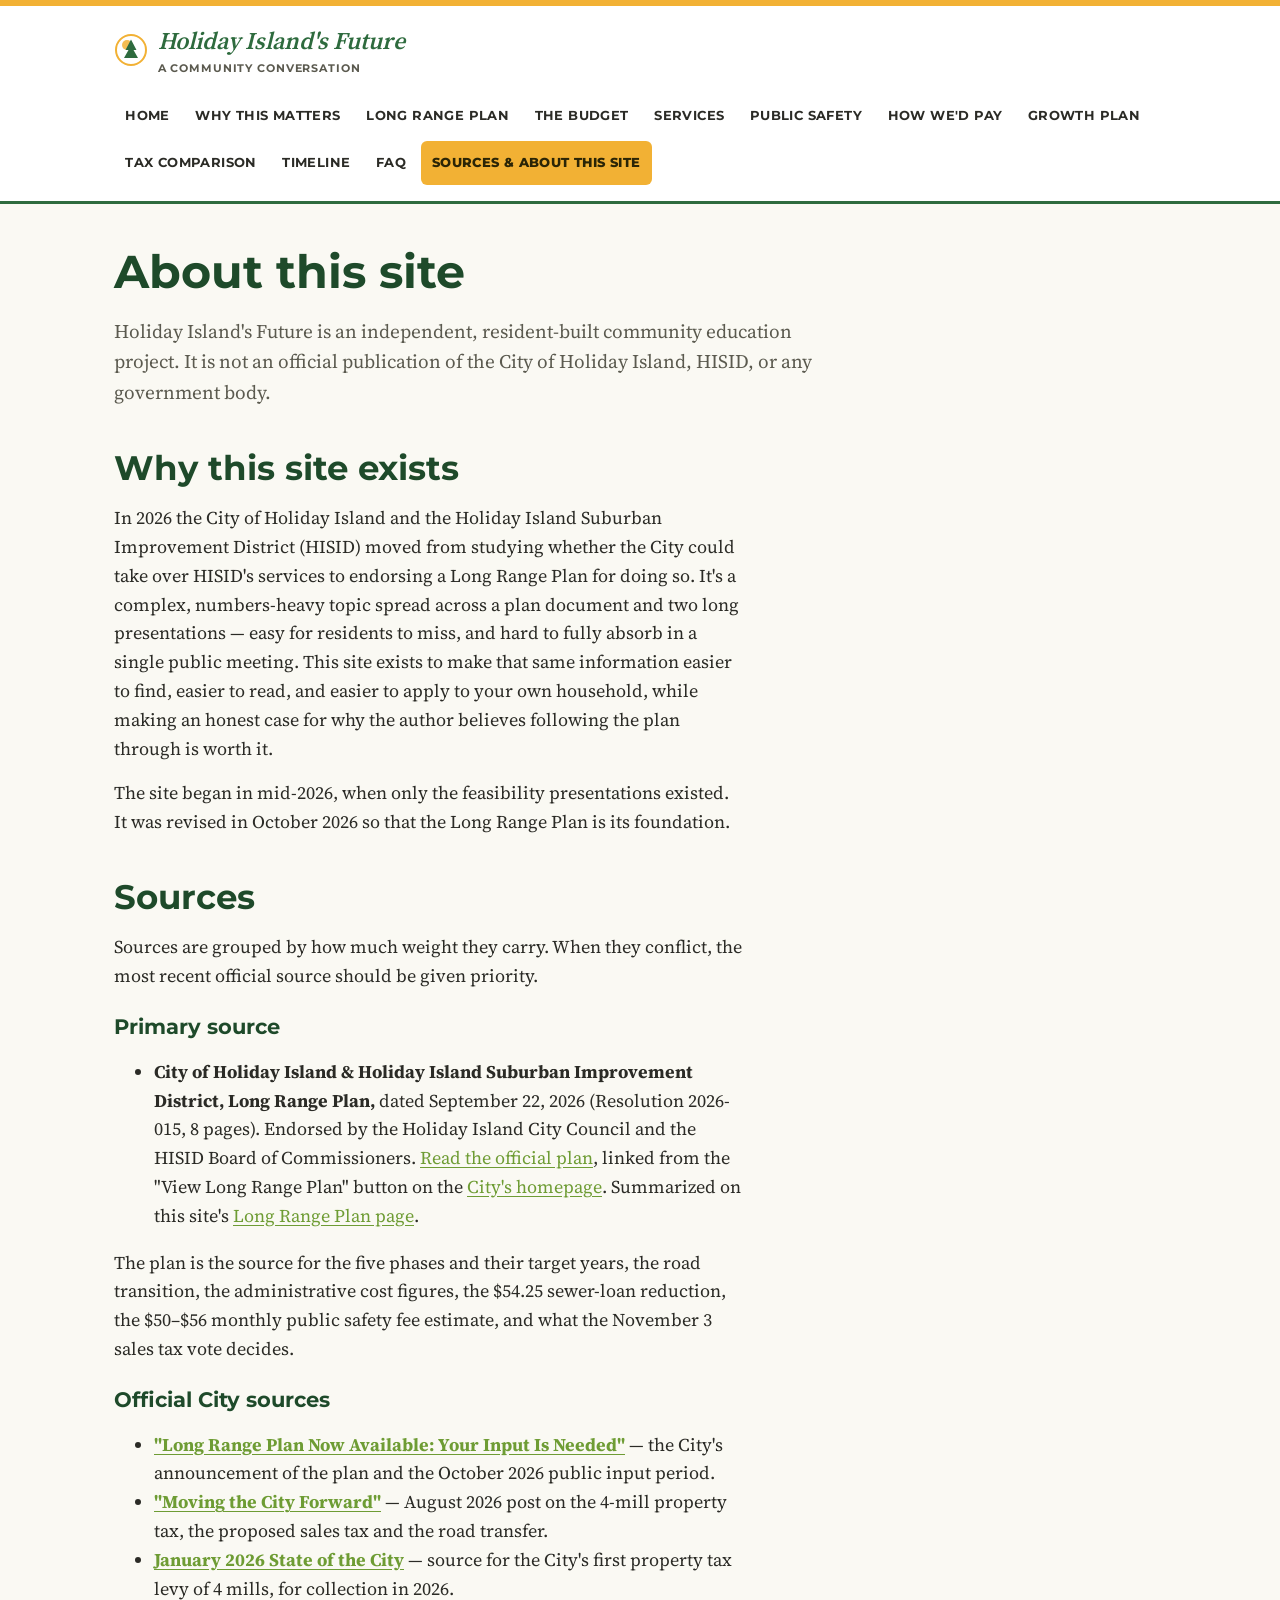
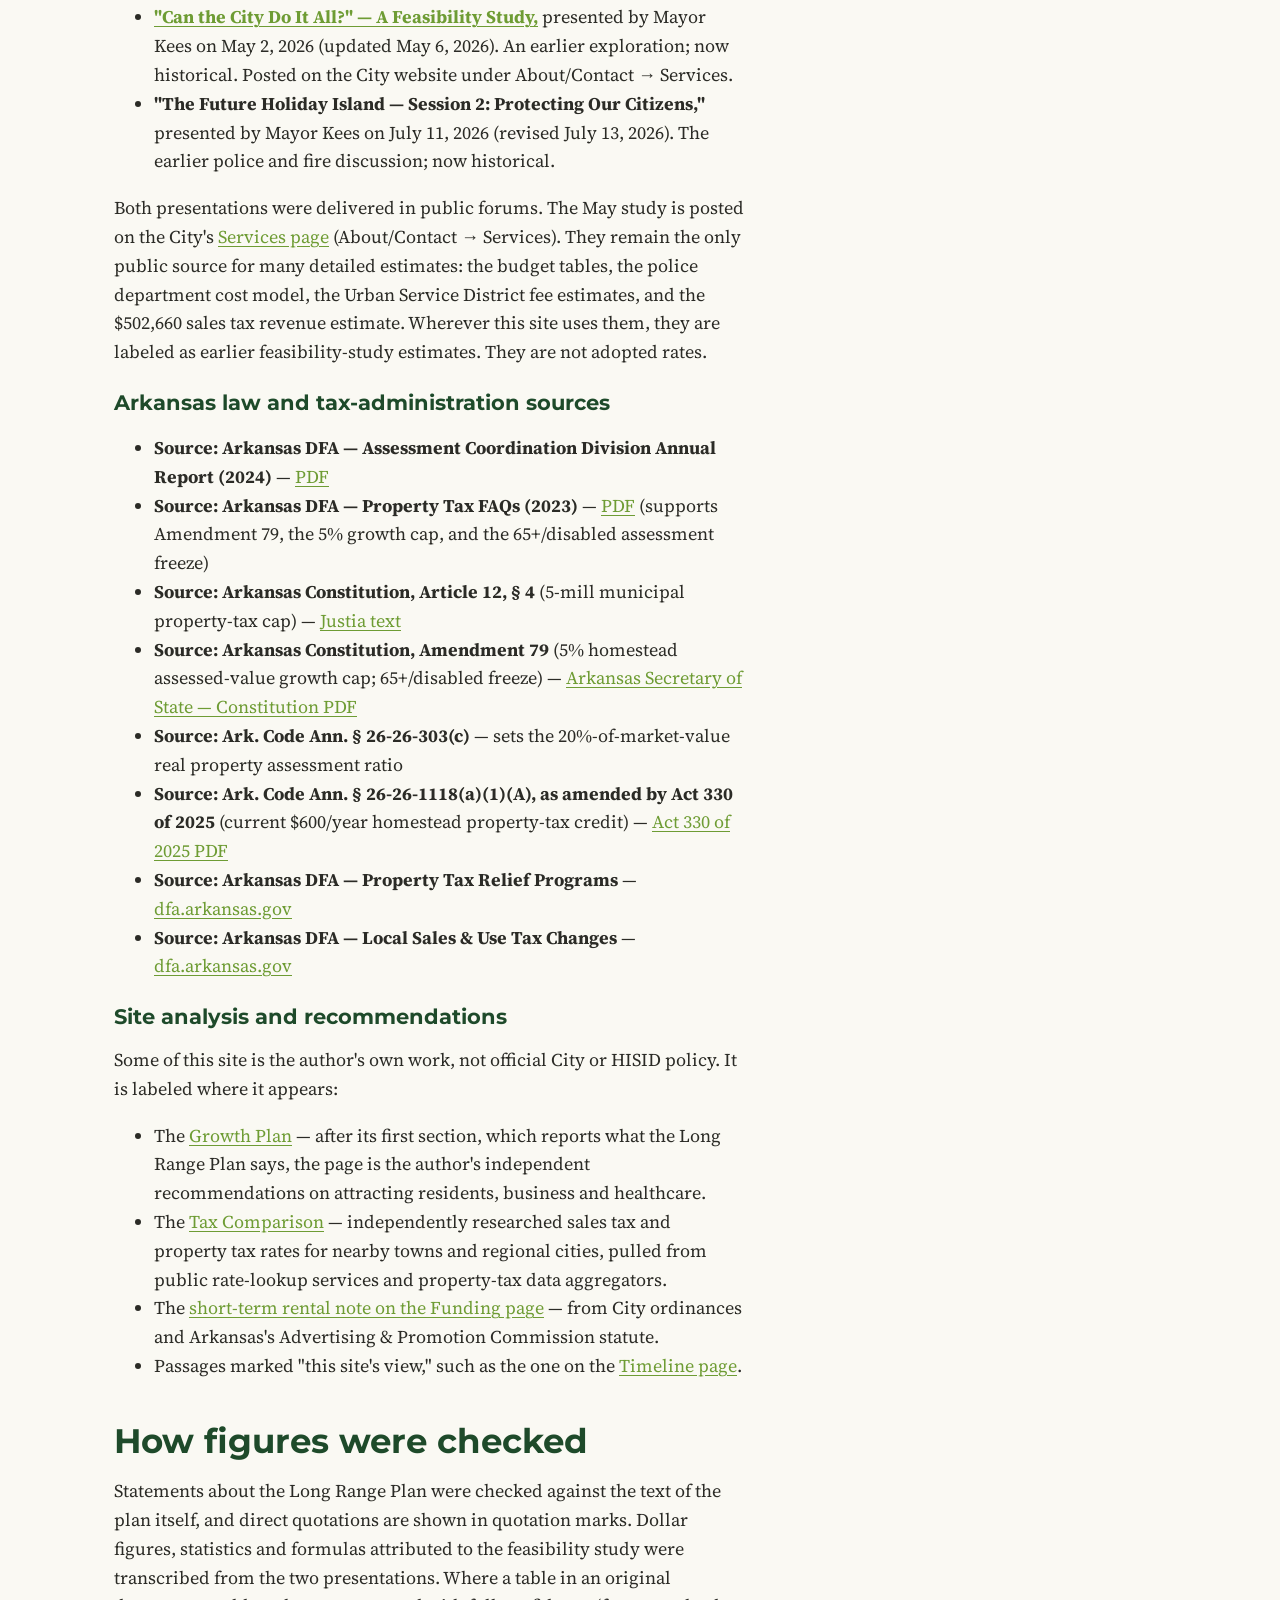
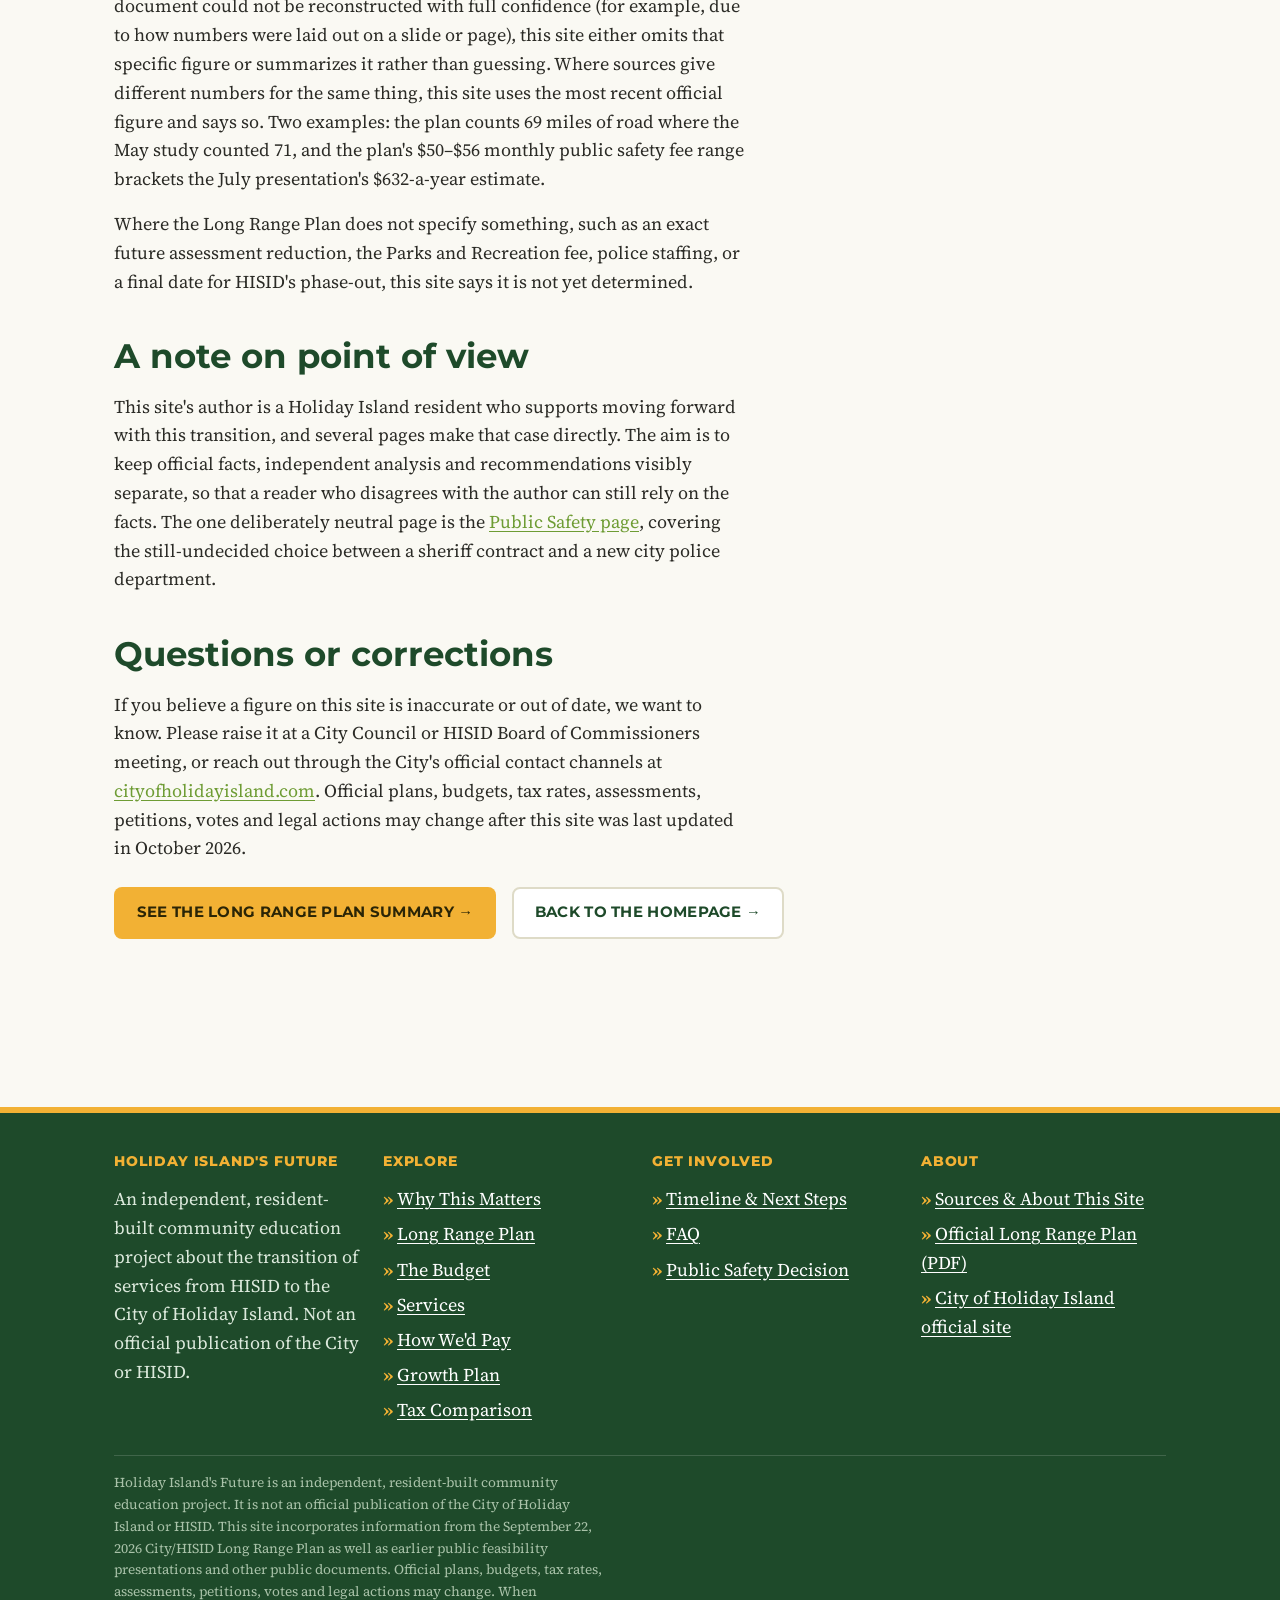
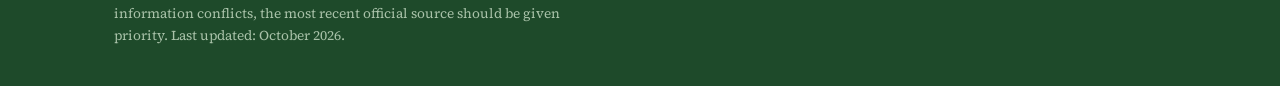
==== about-this-site.html @ 3b880674 "Rebuild the site around the September 2026 Long Range Plan The City and HISID endorsed a Long Range " ====
<!DOCTYPE html>
<html lang="en">
<head>
<meta charset="UTF-8">
<meta name="viewport" content="width=device-width, initial-scale=1.0">
<title>About This Site &amp; Sources — Holiday Island's Future</title>
<meta name="description" content="Sourcing and background for the Holiday Island's Future website — an independent community-education project.">
<link rel="icon" href="favicon.svg" type="image/svg+xml">
<link rel="stylesheet" href="assets/css/base.css">
<link rel="stylesheet" href="assets/css/components.css">
</head>
<body>
<a class="skip-link" href="#main">Skip to main content</a>
<header class="site-header">
  <div class="container">
    <a class="site-brand" href="index.html">
      <svg width="34" height="34" viewBox="0 0 34 34" aria-hidden="true"><circle cx="17" cy="17" r="15" fill="#fff" stroke="#F2B134" stroke-width="2"/><circle cx="13" cy="12" r="5" fill="#F2B134" opacity="0.85"/><path d="M17 6.5 L22.5 17 L19.5 17 L24 25 L10 25 L14.5 17 L11.5 17 Z" fill="#2E6B3E"/></svg>
      <span>Holiday Island's Future<span class="tag">A community conversation</span></span>
    </a>
    <nav class="site-nav" aria-label="Main">
      <ul>
        <li><a href="index.html">Home</a></li>
        <li><a href="why-transition.html">Why This Matters</a></li>
        <li><a href="long-range-plan.html">Long Range Plan</a></li>
        <li><a href="budget-today.html">The Budget</a></li>
        <li><a href="services.html">Services</a></li>
        <li><a href="public-safety.html">Public Safety</a></li>
        <li><a href="funding.html">How We'd Pay</a></li>
        <li><a href="growth-plan.html">Growth Plan</a></li>
        <li><a href="tax-comparison.html">Tax Comparison</a></li>
        <li><a href="timeline.html">Timeline</a></li>
        <li><a href="faq.html">FAQ</a></li>
        <li><a href="about-this-site.html" aria-current="page">Sources &amp; About This Site</a></li>
      </ul>
    </nav>
  </div>
</header>
<noscript><div class="noscript-note">JavaScript is off in your browser. Every page here still works without it.</div></noscript>

<main id="main">
  <section class="section">
    <div class="container">
      <h1>About this site</h1>
      <p class="lede">Holiday Island's Future is an independent, resident-built community education project. It is not an official publication of the City of Holiday Island, HISID, or any government body.</p>

      <h2>Why this site exists</h2>
      <p>In 2026 the City of Holiday Island and the Holiday Island Suburban Improvement District (HISID) moved from studying whether the City could take over HISID's services to endorsing a Long Range Plan for doing so. It's a complex, numbers-heavy topic spread across a plan document and two long presentations — easy for residents to miss, and hard to fully absorb in a single public meeting. This site exists to make that same information easier to find, easier to read, and easier to apply to your own household, while making an honest case for why the author believes following the plan through is worth it.</p>
      <p>The site began in mid-2026, when only the feasibility presentations existed. It was revised in October 2026 so that the Long Range Plan is its foundation.</p>

      <h2 id="sources">Sources</h2>
      <p>Sources are grouped by how much weight they carry. When they conflict, the most recent official source should be given priority.</p>

      <h3>Primary source</h3>
      <ul>
        <li><strong>City of Holiday Island &amp; Holiday Island Suburban Improvement District, Long Range Plan,</strong> dated September 22, 2026 (Resolution 2026-015, 8 pages). Endorsed by the Holiday Island City Council and the HISID Board of Commissioners. <a href="https://drive.google.com/file/d/1ul3-1l40UpRCqN19zxTP7dAHxp4odrPl/view" target="_blank" rel="noopener">Read the official plan</a>, linked from the "View Long Range Plan" button on the <a href="https://www.cityofholidayisland.com" target="_blank" rel="noopener">City's homepage</a>. Summarized on this site's <a href="long-range-plan.html">Long Range Plan page</a>.</li>
      </ul>
      <p>The plan is the source for the five phases and their target years, the road transition, the administrative cost figures, the $54.25 sewer-loan reduction, the $50–$56 monthly public safety fee estimate, and what the November 3 sales tax vote decides.</p>

      <h3>Official City sources</h3>
      <ul>
        <li><a href="https://www.cityofholidayisland.com/post/long-range-plan-now-available-your-input-is-needed" target="_blank" rel="noopener"><strong>"Long Range Plan Now Available: Your Input Is Needed"</strong></a> — the City's announcement of the plan and the October 2026 public input period.</li>
        <li><a href="https://www.cityofholidayisland.com/post/moving-the-city-forward" target="_blank" rel="noopener"><strong>"Moving the City Forward"</strong></a> — August 2026 post on the 4-mill property tax, the proposed sales tax and the road transfer.</li>
        <li><a href="https://www.cityofholidayisland.com/post/january-16-2026-state-of-the-city-planning-for-holiday-island-s-future" target="_blank" rel="noopener"><strong>January 2026 State of the City</strong></a> — source for the City's first property tax levy of 4 mills, for collection in 2026.</li>
        <li><a href="https://www.cityofholidayisland.com/services-1" target="_blank" rel="noopener"><strong>"Can the City Do It All?" — A Feasibility Study,</strong></a> presented by Mayor Kees on May 2, 2026 (updated May 6, 2026). An earlier exploration; now historical. Posted on the City website under About/Contact → Services.</li>
        <li><strong>"The Future Holiday Island — Session 2: Protecting Our Citizens,"</strong> presented by Mayor Kees on July 11, 2026 (revised July 13, 2026). The earlier police and fire discussion; now historical.</li>
      </ul>
      <p>Both presentations were delivered in public forums. The May study is posted on the City's <a href="https://www.cityofholidayisland.com/services-1" target="_blank" rel="noopener">Services page</a> (About/Contact → Services). They remain the only public source for many detailed estimates: the budget tables, the police department cost model, the Urban Service District fee estimates, and the $502,660 sales tax revenue estimate. Wherever this site uses them, they are labeled as earlier feasibility-study estimates. They are not adopted rates.</p>

      <h3>Arkansas law and tax-administration sources</h3>
      <ul>
        <li><strong>Source: Arkansas DFA — Assessment Coordination Division Annual Report (2024)</strong> — <a href="https://www.dfa.arkansas.gov/wp-content/uploads/AACD-Annual-Report-2024-3.pdf" target="_blank" rel="noopener">PDF</a></li>
        <li><strong>Source: Arkansas DFA — Property Tax FAQs (2023)</strong> — <a href="https://www.dfa.arkansas.gov/wp-content/uploads/faqs-2023.pdf" target="_blank" rel="noopener">PDF</a> (supports Amendment 79, the 5% growth cap, and the 65+/disabled assessment freeze)</li>
        <li><strong>Source: Arkansas Constitution, Article 12, § 4</strong> (5-mill municipal property-tax cap) — <a href="https://law.justia.com/constitution/arkansas/article-12/section-4/" target="_blank" rel="noopener">Justia text</a></li>
        <li><strong>Source: Arkansas Constitution, Amendment 79</strong> (5% homestead assessed-value growth cap; 65+/disabled freeze) — <a href="https://www.sos.arkansas.gov/uploads/elections/Arkansas_Election_Laws_and_Constitution_2025_Edition.pdf" target="_blank" rel="noopener">Arkansas Secretary of State — Constitution PDF</a></li>
        <li><strong>Source: Ark. Code Ann. § 26-26-303(c)</strong> — sets the 20%-of-market-value real property assessment ratio</li>
        <li><strong>Source: Ark. Code Ann. § 26-26-1118(a)(1)(A), as amended by Act 330 of 2025</strong> (current $600/year homestead property-tax credit) — <a href="https://arkleg.state.ar.us/Home/FTPDocument?path=/ACTS/2025R/Public/ACT330.pdf" target="_blank" rel="noopener">Act 330 of 2025 PDF</a></li>
        <li><strong>Source: Arkansas DFA — Property Tax Relief Programs</strong> — <a href="https://www.dfa.arkansas.gov/office/arkansas-assessment-coordination-division/real-property/property-tax-relief/" target="_blank" rel="noopener">dfa.arkansas.gov</a></li>
        <li><strong>Source: Arkansas DFA — Local Sales &amp; Use Tax Changes</strong> — <a href="https://www.dfa.arkansas.gov/office/taxes/excise-tax-administration/sales-use-tax/recent-changes-in-sales-use-tax/recent-changes-for-local-taxes/" target="_blank" rel="noopener">dfa.arkansas.gov</a></li>
      </ul>

      <h3>Site analysis and recommendations</h3>
      <p>Some of this site is the author's own work, not official City or HISID policy. It is labeled where it appears:</p>
      <ul>
        <li>The <a href="growth-plan.html">Growth Plan</a> — after its first section, which reports what the Long Range Plan says, the page is the author's independent recommendations on attracting residents, business and healthcare.</li>
        <li>The <a href="tax-comparison.html">Tax Comparison</a> — independently researched sales tax and property tax rates for nearby towns and regional cities, pulled from public rate-lookup services and property-tax data aggregators.</li>
        <li>The <a href="funding.html">short-term rental note on the Funding page</a> — from City ordinances and Arkansas's Advertising &amp; Promotion Commission statute.</li>
        <li>Passages marked "this site's view," such as the one on the <a href="timeline.html#vote">Timeline page</a>.</li>
      </ul>

      <h2>How figures were checked</h2>
      <p>Statements about the Long Range Plan were checked against the text of the plan itself, and direct quotations are shown in quotation marks. Dollar figures, statistics and formulas attributed to the feasibility study were transcribed from the two presentations. Where a table in an original document could not be reconstructed with full confidence (for example, due to how numbers were laid out on a slide or page), this site either omits that specific figure or summarizes it rather than guessing. Where sources give different numbers for the same thing, this site uses the most recent official figure and says so. Two examples: the plan counts 69 miles of road where the May study counted 71, and the plan's $50–$56 monthly public safety fee range brackets the July presentation's $632-a-year estimate.</p>
      <p>Where the Long Range Plan does not specify something, such as an exact future assessment reduction, the Parks and Recreation fee, police staffing, or a final date for HISID's phase-out, this site says it is not yet determined.</p>

      <h2>A note on point of view</h2>
      <p>This site's author is a Holiday Island resident who supports moving forward with this transition, and several pages make that case directly. The aim is to keep official facts, independent analysis and recommendations visibly separate, so that a reader who disagrees with the author can still rely on the facts. The one deliberately neutral page is the <a href="public-safety.html">Public Safety page</a>, covering the still-undecided choice between a sheriff contract and a new city police department.</p>

      <h2>Questions or corrections</h2>
      <p>If you believe a figure on this site is inaccurate or out of date, we want to know. Please raise it at a City Council or HISID Board of Commissioners meeting, or reach out through the City's official contact channels at <a href="https://www.cityofholidayisland.com" target="_blank" rel="noopener">cityofholidayisland.com</a>. Official plans, budgets, tax rates, assessments, petitions, votes and legal actions may change after this site was last updated in October 2026.</p>

      <div class="hero-actions">
        <a class="btn btn-primary" href="long-range-plan.html">See the Long Range Plan summary →</a>
        <a class="btn btn-quiet" href="index.html">Back to the homepage →</a>
      </div>
    </div>
  </section>
</main>

<footer class="site-footer">
  <div class="container">
    <div class="footer-grid">
      <div>
        <h4>Holiday Island's Future</h4>
        <p>An independent, resident-built community education project about the transition of services from HISID to the City of Holiday Island. Not an official publication of the City or HISID.</p>
      </div>
      <div>
        <h4>Explore</h4>
        <ul>
          <li><a href="why-transition.html">Why This Matters</a></li>
          <li><a href="long-range-plan.html">Long Range Plan</a></li>
          <li><a href="budget-today.html">The Budget</a></li>
          <li><a href="services.html">Services</a></li>
          <li><a href="funding.html">How We'd Pay</a></li>
          <li><a href="growth-plan.html">Growth Plan</a></li>
          <li><a href="tax-comparison.html">Tax Comparison</a></li>
        </ul>
      </div>
      <div>
        <h4>Get Involved</h4>
        <ul>
          <li><a href="timeline.html">Timeline &amp; Next Steps</a></li>
          <li><a href="faq.html">FAQ</a></li>
          <li><a href="public-safety.html">Public Safety Decision</a></li>
        </ul>
      </div>
      <div>
        <h4>About</h4>
        <ul>
          <li><a href="about-this-site.html">Sources &amp; About This Site</a></li>
          <li><a href="https://drive.google.com/file/d/1ul3-1l40UpRCqN19zxTP7dAHxp4odrPl/view" target="_blank" rel="noopener">Official Long Range Plan (PDF)</a></li>
          <li><a href="https://www.cityofholidayisland.com" target="_blank" rel="noopener">City of Holiday Island official site</a></li>
        </ul>
      </div>
    </div>
    <div class="footer-bottom">
      <p>Holiday Island's Future is an independent, resident-built community education project. It is not an official publication of the City of Holiday Island or HISID. This site incorporates information from the September 22, 2026 City/HISID Long Range Plan as well as earlier public feasibility presentations and other public documents. Official plans, budgets, tax rates, assessments, petitions, votes and legal actions may change. When information conflicts, the most recent official source should be given priority. Last updated: October 2026.</p>
    </div>
  </div>
</footer>
</body>
</html>
---- assets/css/base.css ----
/* Holiday Island's Future — design tokens, reset, typography, layout
   Palette and type pairing deliberately echo holidayisland.us (the HISID
   community site): forest green + gold, bold uppercase sans headings/nav,
   serif body copy. Fonts are self-hosted (assets/fonts/) as variable
   fonts so one file covers the full weight range with no runtime
   external requests. */

@font-face {
  font-family: "Montserrat";
  font-style: normal;
  font-weight: 400 800;
  font-display: swap;
  src: url("../fonts/montserrat-variable.woff2") format("woff2");
}

@font-face {
  font-family: "Source Serif 4";
  font-style: normal;
  font-weight: 400 700;
  font-display: swap;
  src: url("../fonts/source-serif-4-variable.woff2") format("woff2");
}

:root {
  /* Color tokens */
  --color-bg: #FAF9F3;
  --color-surface: #FFFFFF;
  --color-surface-alt: #F0F1E7;
  --color-text: #2B2B26;
  --color-text-muted: #5B5A4F;
  --color-border: #DEDBC7;

  --color-primary: #2E6B3E;
  --color-primary-dark: #1E4A2A;
  --color-primary-light: #4C8B5C;
  --color-primary-contrast: #FFFFFF;

  --color-accent: #F2B134;
  --color-accent-dark: #A9790C;
  --color-accent-contrast: #2B2506;

  --color-link: #6E9C34;
  --color-link-dark: #517327;

  --color-good: #2E6B3E;
  --color-good-bg: #E9F1E5;
  --color-warn: #A9790C;
  --color-warn-bg: #FBF1DC;

  --color-neutral-panel: #F5EFDE;
  --color-neutral-border: #C9B98F;

  /* Typography */
  --font-heading: "Montserrat", Arial, Helvetica, sans-serif;
  --font-body: "Source Serif 4", Georgia, "Iowan Old Style", serif;

  --font-size-base: 18px;
  --line-height-base: 1.6;

  /* Layout */
  --measure: 70ch;
  --radius: 10px;
  --shadow-card: 0 2px 10px rgba(27, 77, 92, 0.08);
  --shadow-card-hover: 0 6px 20px rgba(27, 77, 92, 0.14);
  --space-1: 0.5rem;
  --space-2: 1rem;
  --space-3: 1.5rem;
  --space-4: 2.5rem;
  --space-5: 4rem;
}

* , *::before, *::after { box-sizing: border-box; }

html { scroll-behavior: smooth; }

body {
  margin: 0;
  background: var(--color-bg);
  color: var(--color-text);
  font-family: var(--font-body);
  font-size: var(--font-size-base);
  line-height: var(--line-height-base);
  -webkit-font-smoothing: antialiased;
}

img { max-width: 100%; display: block; }

h1, h2, h3, h4 {
  font-family: var(--font-heading);
  color: var(--color-primary-dark);
  line-height: 1.2;
  margin: 0 0 var(--space-2);
}

h1 { font-size: clamp(2rem, 4vw, 2.9rem); }
h2 { font-size: clamp(1.5rem, 3vw, 2.1rem); margin-top: var(--space-4); }
h3 { font-size: 1.3rem; margin-top: var(--space-3); }

p { margin: 0 0 var(--space-2); max-width: var(--measure); }
main :is(ul, ol) { max-width: var(--measure); }

a { color: var(--color-link); text-underline-offset: 3px; }
a:hover { color: var(--color-link-dark); }

a:focus-visible,
button:focus-visible,
input:focus-visible,
select:focus-visible,
[tabindex]:focus-visible {
  outline: 3px solid var(--color-accent);
  outline-offset: 2px;
}

.container {
  width: 100%;
  max-width: 1100px;
  margin: 0 auto;
  padding: 0 var(--space-3);
}

main { display: block; padding-bottom: var(--space-5); }

.section {
  padding-top: var(--space-4);
  padding-bottom: var(--space-4);
}

.section--alt { background: var(--color-surface-alt); }

.lede {
  font-size: 1.2rem;
  color: var(--color-text-muted);
  max-width: var(--measure);
}

.visually-hidden {
  position: absolute;
  width: 1px; height: 1px;
  overflow: hidden;
  clip: rect(0 0 0 0);
  white-space: nowrap;
}

.skip-link {
  position: absolute;
  left: -999px;
  top: 0;
  background: var(--color-primary);
  color: #fff;
  padding: var(--space-1) var(--space-2);
  z-index: 100;
  border-radius: 0 0 6px 0;
}
.skip-link:focus { left: 0; }

@media (max-width: 760px) {
  :root { --font-size-base: 17px; }
  .section { padding-top: var(--space-3); padding-bottom: var(--space-3); }
}
---- assets/css/components.css ----
/* Holiday Island's Future — reusable components */

/* ---------- Dashed section rule ---------- */
.rule-dashed {
  border: none;
  border-top: 2px dashed var(--color-border);
  margin: var(--space-4) 0;
}

/* ---------- Header / Nav ---------- */
.site-header {
  background: var(--color-surface);
  border-top: 6px solid var(--color-accent);
  border-bottom: 3px solid var(--color-primary);
}

.site-header .container {
  display: flex;
  align-items: center;
  justify-content: space-between;
  flex-wrap: wrap;
  gap: var(--space-2);
  padding-top: var(--space-2);
  padding-bottom: var(--space-2);
}

.site-brand {
  display: flex;
  align-items: center;
  gap: 0.6rem;
  color: var(--color-primary);
  text-decoration: none;
  font-family: var(--font-body);
  font-style: italic;
  font-size: 1.5rem;
  font-weight: 600;
}
.site-brand:hover { color: var(--color-primary-dark); opacity: 1; }
.site-brand svg { flex-shrink: 0; }
.site-brand .tag {
  display: block;
  font-family: var(--font-heading);
  font-style: normal;
  font-size: 0.68rem;
  font-weight: 700;
  letter-spacing: 0.08em;
  text-transform: uppercase;
  color: var(--color-text-muted);
}

.site-nav ul {
  list-style: none;
  display: flex;
  flex-wrap: wrap;
  gap: 0.2rem;
  margin: 0;
  padding: 0;
}

.site-nav a {
  display: inline-block;
  color: var(--color-text);
  text-decoration: none;
  padding: 0.5rem 0.7rem;
  border-radius: 6px;
  font-family: var(--font-heading);
  font-weight: 700;
  font-size: 0.82rem;
  letter-spacing: 0.03em;
  text-transform: uppercase;
  min-height: 44px;
  display: flex;
  align-items: center;
}

.site-nav a:hover { background: var(--color-surface-alt); color: var(--color-primary); }
.site-nav a[aria-current="page"] {
  background: var(--color-accent);
  color: var(--color-accent-contrast);
  font-weight: 800;
}

@media (max-width: 900px) {
  .site-nav ul { gap: 0; }
  .site-nav a { padding: 0.5rem; font-size: 0.74rem; }
}

/* ---------- Hero ---------- */
.hero {
  background: linear-gradient(180deg, var(--color-primary) 0%, var(--color-primary-light) 100%);
  color: #fff;
  padding: var(--space-5) 0 var(--space-4);
  position: relative;
  overflow: hidden;
}

.hero h1 { color: #fff; max-width: 18ch; }
.hero .lede { color: #E3F0E4; max-width: 58ch; font-size: 1.25rem; }

.hero-actions {
  display: flex;
  flex-wrap: wrap;
  gap: var(--space-2);
  margin-top: var(--space-3);
}

.wave-divider {
  display: block;
  position: absolute;
  left: 0;
  bottom: 0;
  width: 100%;
  height: 48px;
}

.wave-divider path { fill: var(--color-bg); }
.wave-divider.alt path { fill: var(--color-surface-alt); }

/* ---------- Buttons ---------- */
.btn {
  display: inline-flex;
  align-items: center;
  gap: 0.4rem;
  padding: 0.75rem 1.3rem;
  border-radius: 8px;
  font-family: var(--font-heading);
  font-weight: 700;
  text-transform: uppercase;
  letter-spacing: 0.02em;
  text-decoration: none;
  min-height: 44px;
  border: 2px solid transparent;
  font-size: 0.92rem;
  cursor: pointer;
}

.btn-primary {
  background: var(--color-accent);
  color: var(--color-accent-contrast);
}
.btn-primary:hover { background: var(--color-accent-dark); color: #fff; }

.btn-outline {
  background: transparent;
  border-color: #fff;
  color: #fff;
}
.btn-outline:hover { background: rgba(255,255,255,0.15); color: #fff; }

.btn-quiet {
  background: var(--color-surface);
  border-color: var(--color-border);
  color: var(--color-primary-dark);
}
.btn-quiet:hover { border-color: var(--color-primary); }

/* ---------- Cards ---------- */
.card-grid {
  display: grid;
  grid-template-columns: repeat(auto-fit, minmax(260px, 1fr));
  gap: var(--space-3);
  margin-top: var(--space-3);
}

.card {
  background: var(--color-surface);
  border: 1px solid var(--color-border);
  border-radius: var(--radius);
  padding: var(--space-3);
  box-shadow: var(--shadow-card);
  display: flex;
  flex-direction: column;
  gap: 0.6rem;
}

.card:hover { box-shadow: var(--shadow-card-hover); }

.card .icon {
  width: 44px; height: 44px;
  color: var(--color-primary);
}

.card h3 { margin-top: 0; }
.card p { margin-bottom: 0; }
.card .card-link { margin-top: auto; font-weight: 600; }

/* ---------- Tables ---------- */
.table-wrap { overflow-x: auto; margin: var(--space-2) 0 var(--space-3); }

table {
  width: 100%;
  border-collapse: collapse;
  background: var(--color-surface);
  min-width: 480px;
}

caption {
  text-align: left;
  font-weight: 600;
  padding-bottom: 0.5rem;
  color: var(--color-primary-dark);
}

th, td {
  text-align: left;
  padding: 0.75rem 0.9rem;
  border-bottom: 1px solid var(--color-border);
  min-height: 44px;
}

thead th {
  background: var(--color-primary);
  color: #fff;
  position: sticky;
  top: 0;
}

tbody tr:nth-child(even) { background: var(--color-surface-alt); }

td.num, th.num { text-align: right; font-variant-numeric: tabular-nums; }
td.positive { color: var(--color-warn); font-weight: 600; }
td.negative { color: var(--color-good); font-weight: 600; }

/* ---------- Callouts ---------- */
.callout {
  border-radius: var(--radius);
  padding: var(--space-3);
  margin: var(--space-3) 0;
  border: 1px solid var(--color-border);
  background: var(--color-surface);
}

.callout h3 { margin-top: 0; }

.callout--accent {
  background: var(--color-warn-bg);
  border-color: var(--color-accent);
}

.callout--good {
  background: var(--color-good-bg);
  border-color: var(--color-good);
}

/* The "neutral zone" treatment used only on public-safety.html */
.callout--neutral {
  background: var(--color-neutral-panel);
  border: 3px double var(--color-neutral-border);
  padding: var(--space-3) var(--space-3);
}
.callout--neutral h2, .callout--neutral h3 { color: #5B4A22; }

/* ---------- Disclaimer banner ---------- */
.disclaimer {
  background: var(--color-neutral-panel);
  border: 1px solid var(--color-neutral-border);
  border-radius: var(--radius);
  padding: var(--space-2) var(--space-3);
  font-size: 0.95rem;
  color: #5B4A22;
  margin: var(--space-3) 0;
}
.disclaimer strong { color: #4A3B1A; }

/* ---------- Sub-nav (services.html) ---------- */
.subnav {
  position: sticky;
  top: 0;
  z-index: 10;
  background: var(--color-surface);
  border-bottom: 1px solid var(--color-border);
  overflow-x: auto;
}
.subnav ul {
  list-style: none;
  display: flex;
  gap: 0.5rem;
  margin: 0;
  padding: 0.6rem var(--space-3);
  max-width: 1100px;
  margin: 0 auto;
}
.subnav a {
  display: block;
  padding: 0.5rem 0.8rem;
  border-radius: 6px;
  text-decoration: none;
  color: var(--color-primary-dark);
  font-weight: 600;
  white-space: nowrap;
  min-height: 44px;
  display: flex;
  align-items: center;
}
.subnav a:hover { background: var(--color-surface-alt); }

/* ---------- Stat tiles ---------- */
.stat-grid {
  display: grid;
  grid-template-columns: repeat(auto-fit, minmax(190px, 1fr));
  gap: var(--space-2);
  margin: var(--space-3) 0;
}
.stat-tile {
  background: var(--color-surface);
  border: 1px solid var(--color-border);
  border-radius: var(--radius);
  padding: var(--space-2);
  text-align: center;
}
.stat-tile .value {
  display: block;
  font-family: var(--font-heading);
  font-size: 1.9rem;
  color: var(--color-primary);
  font-weight: 700;
}
.stat-tile .label { color: var(--color-text-muted); font-size: 0.92rem; }

/* ---------- Badges (source/assumption indicators) ---------- */
.badge {
  display: inline-flex;
  align-items: center;
  font-family: var(--font-heading);
  font-size: 0.72rem;
  font-weight: 700;
  text-transform: uppercase;
  letter-spacing: 0.03em;
  padding: 0.2rem 0.55rem;
  border-radius: 999px;
  border: 1px solid;
  white-space: nowrap;
}
.badge--current { color: var(--color-good); background: var(--color-good-bg); border-color: var(--color-good); }
.badge--study { color: var(--color-warn); background: var(--color-warn-bg); border-color: var(--color-warn); }
.badge--estimate { color: #5B4A22; background: var(--color-neutral-panel); border-color: var(--color-neutral-border); }

/* ---------- Expandable help sections ---------- */
.help-details {
  border: 1px solid var(--color-border);
  border-radius: var(--radius);
  background: var(--color-surface);
  padding: 0 var(--space-3);
  margin: var(--space-2) 0;
}
.help-details summary {
  cursor: pointer;
  font-weight: 700;
  color: var(--color-primary-dark);
  padding: 0.75rem 0;
  min-height: 44px;
  display: flex;
  align-items: center;
  list-style: none;
}
.help-details summary::-webkit-details-marker { display: none; }
.help-details summary::before { content: "+ "; }
.help-details[open] summary::before { content: "\2212 "; }
.help-details > *:last-child { padding-bottom: var(--space-3); }

/* ---------- Timeline ---------- */
.timeline { position: relative; margin-top: var(--space-3); }
.timeline-year {
  border-left: 4px solid var(--color-primary);
  padding: 0 0 var(--space-4) var(--space-3);
  position: relative;
}
.timeline-year::before {
  content: "";
  position: absolute;
  left: -13px; top: 2px;
  width: 22px; height: 22px;
  border-radius: 50%;
  background: var(--color-accent);
  border: 3px solid var(--color-bg);
}
.timeline-year h3 { margin-top: 0; color: var(--color-primary); }
.timeline-year ul { padding-left: 1.2rem; }
.timeline-year li { margin-bottom: 0.5rem; }

/* ---------- Footer ---------- */
.site-footer {
  background: var(--color-primary-dark);
  color: #DCE9DC;
  padding: var(--space-4) 0 var(--space-3);
  margin-top: var(--space-5);
  border-top: 6px solid var(--color-accent);
}
.site-footer a { color: #fff; }
.site-footer .footer-grid {
  display: grid;
  grid-template-columns: repeat(auto-fit, minmax(200px, 1fr));
  gap: var(--space-3);
}
.site-footer h4 { color: var(--color-accent); font-family: var(--font-heading); font-weight: 800; font-size: 0.85rem; text-transform: uppercase; letter-spacing: 0.06em; }
.site-footer ul { list-style: none; padding: 0; margin: 0; }
.site-footer li { margin-bottom: 0.4rem; }
.site-footer li::before { content: "\00bb\0020"; color: var(--color-accent); font-weight: 700; }
.footer-bottom {
  border-top: 1px solid rgba(255,255,255,0.15);
  margin-top: var(--space-3);
  padding-top: var(--space-2);
  font-size: 0.85rem;
  color: #A9C2A9;
}

/* ---------- Pride / photo-band placeholder ---------- */
.scenic-band {
  background: linear-gradient(120deg, #3D7A4C 0%, #2E6B3E 45%, #1E4A2A 100%);
  color: #fff;
  border-radius: var(--radius);
  padding: var(--space-4);
  position: relative;
  overflow: hidden;
}
.scenic-band::after {
  content: "";
  position: absolute;
  inset: 0;
  background-image: radial-gradient(circle at 15% 30%, rgba(255,255,255,0.10) 0, transparent 45%),
                     radial-gradient(circle at 85% 70%, rgba(255,255,255,0.08) 0, transparent 40%);
  pointer-events: none;
}
.scenic-band h2, .scenic-band p { color: #fff; position: relative; }

/* ---------- Vote call-to-action band ---------- */
.vote-band {
  background: linear-gradient(120deg, #24384D 0%, #1B2A3A 60%, #14212E 100%);
  color: #fff;
  border-radius: var(--radius);
  padding: var(--space-4);
  position: relative;
  overflow: hidden;
}
.vote-band::after {
  content: "";
  position: absolute;
  inset: 0;
  background-image: radial-gradient(circle at 15% 30%, rgba(255,255,255,0.10) 0, transparent 45%),
                     radial-gradient(circle at 85% 70%, rgba(255,255,255,0.08) 0, transparent 40%);
  pointer-events: none;
}
.vote-band h2 { color: var(--color-accent); position: relative; }
.vote-band p { color: #fff; position: relative; }

.noscript-note {
  background: var(--color-warn-bg);
  border: 1px solid var(--color-accent);
  padding: var(--space-2);
  text-align: center;
}

/* ---------- Status badges (Long Range Plan phases) ---------- */
.badge--decided { color: #fff; background: var(--color-primary); border-color: var(--color-primary); }
.badge--planned { color: #6B4C05; background: var(--color-warn-bg); border-color: var(--color-warn); }
.badge--condition { color: #5B4A22; background: var(--color-neutral-panel); border-color: var(--color-neutral-border); }
.badge--future { color: var(--color-text-muted); background: var(--color-surface-alt); border-color: var(--color-border); }
.badge-row { display: flex; flex-wrap: wrap; gap: 0.35rem; margin: 0.2rem 0 0.4rem; }

/* ---------- Source labels ---------- */
.source-note {
  font-size: 0.85rem;
  color: var(--color-text-muted);
  margin-top: 0.4rem;
}
.source-note a { color: var(--color-link-dark); }

/* ---------- Five-phase strip (compact, e.g. homepage) ---------- */
.phase-strip {
  list-style: none;
  display: grid;
  grid-template-columns: repeat(auto-fit, minmax(170px, 1fr));
  gap: var(--space-2);
  margin: var(--space-3) 0 var(--space-2);
  padding: 0;
  max-width: none;
}
.phase-strip li {
  background: var(--color-surface);
  border: 1px solid var(--color-border);
  border-top: 5px solid var(--color-primary);
  border-radius: var(--radius);
  padding: var(--space-2);
  display: flex;
  flex-direction: column;
  gap: 0.25rem;
}
.phase-strip li.is-open { border-top-color: var(--color-accent); }
.phase-strip li.is-future { border-top-color: var(--color-neutral-border); }
.phase-strip .phase-when {
  font-family: var(--font-heading);
  font-weight: 800;
  font-size: 1.35rem;
  color: var(--color-primary-dark);
  line-height: 1.1;
}
.phase-strip .phase-what {
  font-family: var(--font-heading);
  font-weight: 700;
  font-size: 0.82rem;
  text-transform: uppercase;
  letter-spacing: 0.04em;
}
.phase-strip .phase-note { font-size: 0.9rem; color: var(--color-text-muted); }
.phase-strip .badge { align-self: flex-start; margin-top: auto; }

/* ---------- Five-phase list (detailed) ---------- */
.phase-list {
  list-style: none;
  margin: var(--space-3) 0;
  padding: 0;
  max-width: none;
}
.phase-list > li {
  position: relative;
  border-left: 4px solid var(--color-primary);
  padding: 0 0 var(--space-3) var(--space-3);
  margin-left: 11px;
}
.phase-list > li:last-child { border-left-color: transparent; padding-bottom: 0; }
.phase-list > li::before {
  content: "";
  position: absolute;
  left: -13px; top: 2px;
  width: 22px; height: 22px;
  border-radius: 50%;
  background: var(--color-accent);
  border: 3px solid var(--color-bg);
}
.section--alt .phase-list > li::before { border-color: var(--color-surface-alt); }
.phase-list > li.is-decided::before { background: var(--color-primary); }
.phase-list > li.is-future::before { background: var(--color-neutral-border); }
.phase-list .phase-card {
  background: var(--color-surface);
  border: 1px solid var(--color-border);
  border-radius: var(--radius);
  padding: var(--space-2) var(--space-3);
  box-shadow: var(--shadow-card);
}
.phase-list .phase-kicker {
  font-family: var(--font-heading);
  font-weight: 800;
  font-size: 0.78rem;
  text-transform: uppercase;
  letter-spacing: 0.06em;
  color: var(--color-text-muted);
  margin: 0;
}
.phase-list h3 { margin: 0.1rem 0 0.3rem; color: var(--color-primary); }
.phase-list .phase-card > :last-child { margin-bottom: 0; }
.phase-list ul { padding-left: 1.2rem; }
.phase-list ul li { margin-bottom: 0.4rem; }

/* ---------- Decided / still-open pair ---------- */
.status-pair {
  display: grid;
  grid-template-columns: repeat(auto-fit, minmax(280px, 1fr));
  gap: var(--space-3);
  margin: var(--space-3) 0;
}
.status-pair .callout { margin: 0; }
.status-pair ul { padding-left: 1.2rem; margin-bottom: 0; }
.status-pair li { margin-bottom: 0.45rem; }

/* ---------- Current vs. planning-assumption comparison ---------- */
.compare-pair {
  display: grid;
  grid-template-columns: repeat(auto-fit, minmax(240px, 1fr));
  gap: var(--space-2);
  margin: var(--space-3) 0 var(--space-2);
}
.compare-tile {
  background: var(--color-surface);
  border: 1px solid var(--color-border);
  border-radius: var(--radius);
  padding: var(--space-2) var(--space-3);
}
.compare-tile .value {
  display: block;
  font-family: var(--font-heading);
  font-size: 1.9rem;
  font-weight: 700;
  color: var(--color-primary);
  line-height: 1.2;
  margin: 0.3rem 0 0.2rem;
}
.compare-tile p { margin-bottom: 0; font-size: 0.95rem; }

/* ---------- Assessment step-down flow ---------- */
.assess-flow {
  list-style: none;
  margin: var(--space-3) 0 var(--space-2);
  padding: 0;
  max-width: 820px;
}
.assess-flow > li {
  background: var(--color-surface);
  border: 1px solid var(--color-border);
  border-radius: var(--radius);
  padding: var(--space-2) var(--space-3);
  position: relative;
  margin-bottom: 2.1rem;
}
.assess-flow > li:last-child { margin-bottom: 0; }
.assess-flow > li:not(:last-child)::after {
  content: "\2193";
  position: absolute;
  left: 50%;
  bottom: -2rem;
  transform: translateX(-50%);
  font-family: var(--font-heading);
  font-weight: 800;
  font-size: 1.4rem;
  line-height: 1.4;
  color: var(--color-primary);
}
.assess-flow .step-title {
  font-family: var(--font-heading);
  font-weight: 800;
  font-size: 0.95rem;
  text-transform: uppercase;
  letter-spacing: 0.04em;
  color: var(--color-primary-dark);
  margin: 0 0 0.3rem;
}
.assess-flow p { margin-bottom: 0.4rem; font-size: 0.98rem; }
.assess-flow .chips { display: flex; flex-wrap: wrap; gap: 0.35rem; margin-top: 0.5rem; }
.assess-flow .chip {
  font-family: var(--font-heading);
  font-size: 0.72rem;
  font-weight: 700;
  padding: 0.2rem 0.55rem;
  border-radius: 6px;
  background: var(--color-good-bg);
  border: 1px solid var(--color-good);
  color: var(--color-primary-dark);
}
.assess-flow .chip.is-gone {
  background: transparent;
  border: 1px dashed var(--color-border);
  color: var(--color-text-muted);
  text-decoration: line-through;
}

/* Dark vote band: notes and lists need light text */
.vote-band .source-note { color: #C9D6E2; }
.vote-band .source-note a { color: #fff; }
.vote-band ul { position: relative; color: #fff; max-width: 65ch; padding-left: 1.2rem; }
.vote-band li { margin-bottom: 0.45rem; }

/* ---------- Citations ---------- */
sup.cite {
  font-family: var(--font-heading);
  font-size: 0.62em;
  font-weight: 600;
  line-height: 0;
  letter-spacing: 0;
  text-transform: none;
  margin-left: 1px;
  white-space: nowrap;
}
sup.cite a { color: var(--color-text-muted); text-decoration: none; padding: 0 1px; }
sup.cite a:hover, sup.cite a:focus-visible { color: var(--color-link-dark); text-decoration: underline; }
thead sup.cite a, .hero sup.cite a, .vote-band sup.cite a, .scenic-band sup.cite a { color: inherit; opacity: 0.85; }

.references {
  border-top: 1px solid var(--color-border);
  margin-top: var(--space-4);
  padding-top: var(--space-3);
  font-size: 0.82rem;
  color: var(--color-text-muted);
}
.references h2 {
  font-size: 0.85rem;
  text-transform: uppercase;
  letter-spacing: 0.06em;
  color: var(--color-text-muted);
  margin: 0 0 var(--space-1);
}
.references ol { margin: 0; padding-left: 1.6rem; max-width: 90ch; }
.references li { margin-bottom: 0.25rem; }
.references li:target { background: var(--color-warn-bg); }
.references a { color: var(--color-link-dark); }

/* ---------- Hero illustration (home page) ---------- */
.hero-art {
  position: absolute;
  inset: 0;
  width: 100%;
  height: 100%;
  pointer-events: none;
  -webkit-mask-image: linear-gradient(to right, transparent 0%, rgba(0,0,0,0.25) 38%, #000 62%);
  mask-image: linear-gradient(to right, transparent 0%, rgba(0,0,0,0.25) 38%, #000 62%);
}
.hero .container { position: relative; z-index: 1; }
.hero .wave-divider { z-index: 1; }
@media (max-width: 900px) {
  .hero-art {
    opacity: 0.45;
    -webkit-mask-image: linear-gradient(to bottom, transparent 20%, #000 75%);
    mask-image: linear-gradient(to bottom, transparent 20%, #000 75%);
  }
}

/* ---------- Bar charts (static, no script) ---------- */
.bar-chart {
  margin: var(--space-3) 0;
  padding: var(--space-3);
  background: var(--color-surface);
  border: 1px solid var(--color-border);
  border-radius: var(--radius);
  box-shadow: var(--shadow-card);
}
.bar-chart figcaption { color: var(--color-text-muted); margin-bottom: var(--space-2); max-width: var(--measure); }
.bar-chart figcaption strong { color: var(--color-primary-dark); font-family: var(--font-heading); display: block; font-size: 1.05rem; }
.bar-chart ul { list-style: none; margin: 0; padding: 0; max-width: none; }
.bar-row {
  display: grid;
  grid-template-columns: minmax(150px, 290px) 1fr 5.5rem;
  align-items: center;
  gap: 0.75rem;
  padding: 0.28rem 0;
  font-size: 0.92rem;
}
.bar-label em { font-style: normal; color: var(--color-text-muted); }
.bar-track { display: block; height: 16px; border-left: 1px solid var(--color-border); }
.bar {
  display: block;
  height: 100%;
  min-width: 2px;
  background: #B9B39A;
  border-radius: 0 4px 4px 0;
}
.bar-row.is-hi .bar { background: var(--color-primary); }
.bar-row.is-b .bar { background: #C98A12; }
.bar-row.is-hi .bar-label { color: var(--color-primary-dark); }
.bar-value { text-align: right; font-variant-numeric: tabular-nums; font-family: var(--font-heading); font-weight: 700; font-size: 0.85rem; }
.bar-legend { display: flex; flex-wrap: wrap; align-items: center; gap: 0.4rem; font-size: 0.85rem; color: var(--color-text-muted); margin-bottom: var(--space-1); }
.bar-legend .swatch { display: inline-block; width: 12px; height: 12px; border-radius: 3px; background: #B9B39A; margin-left: 0.6rem; }
.bar-legend .swatch:first-child { margin-left: 0; }
.bar-legend .swatch--hi { background: var(--color-primary); }
.bar-legend .swatch--b { background: #C98A12; }
.bar-chart .source-note { margin-bottom: 0; margin-top: var(--space-2); }
@media (max-width: 620px) {
  .bar-chart { padding: var(--space-2); }
  .bar-row { grid-template-columns: 1fr 5rem; row-gap: 0.1rem; padding: 0.4rem 0; }
  .bar-label { grid-column: 1 / -1; }
}
@media (forced-colors: active) {
  .bar { background: CanvasText; forced-color-adjust: none; }
  .bar-row.is-b .bar { background: repeating-linear-gradient(45deg, CanvasText 0 3px, Canvas 3px 6px); }
}
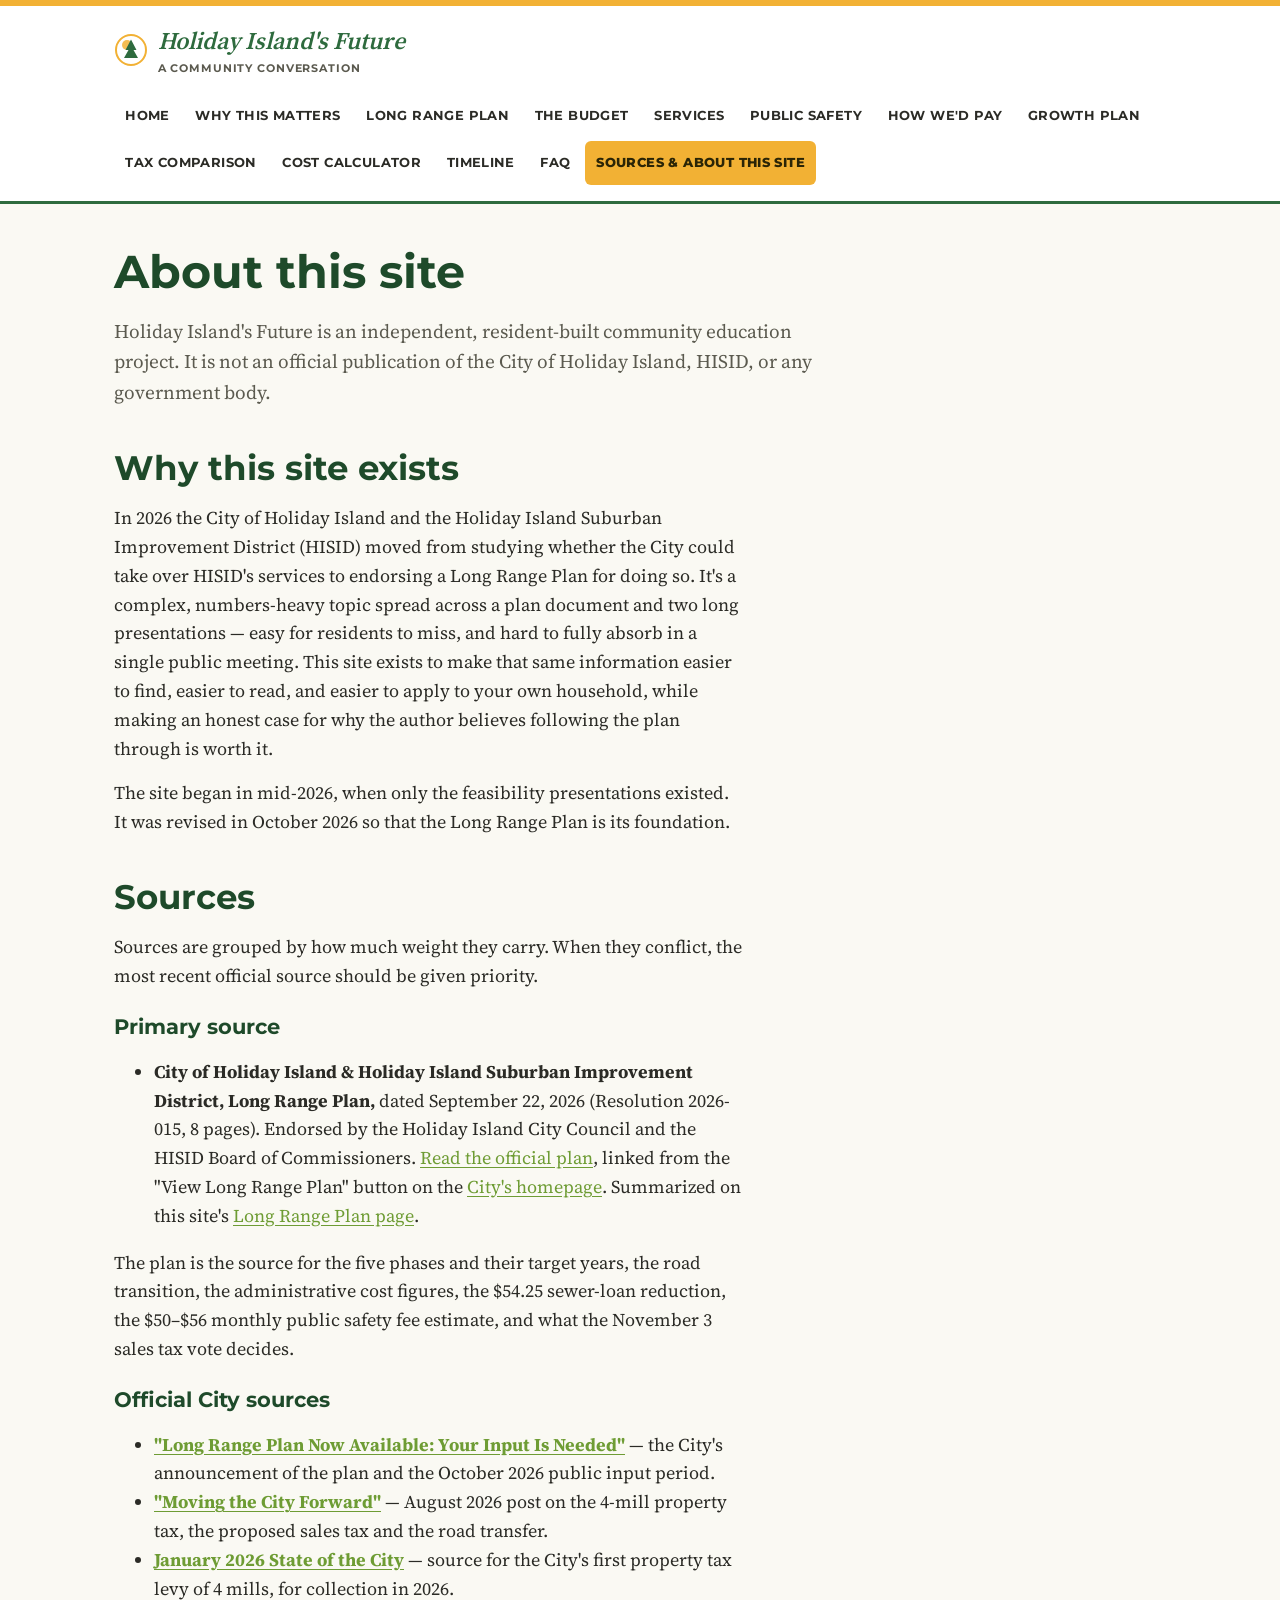
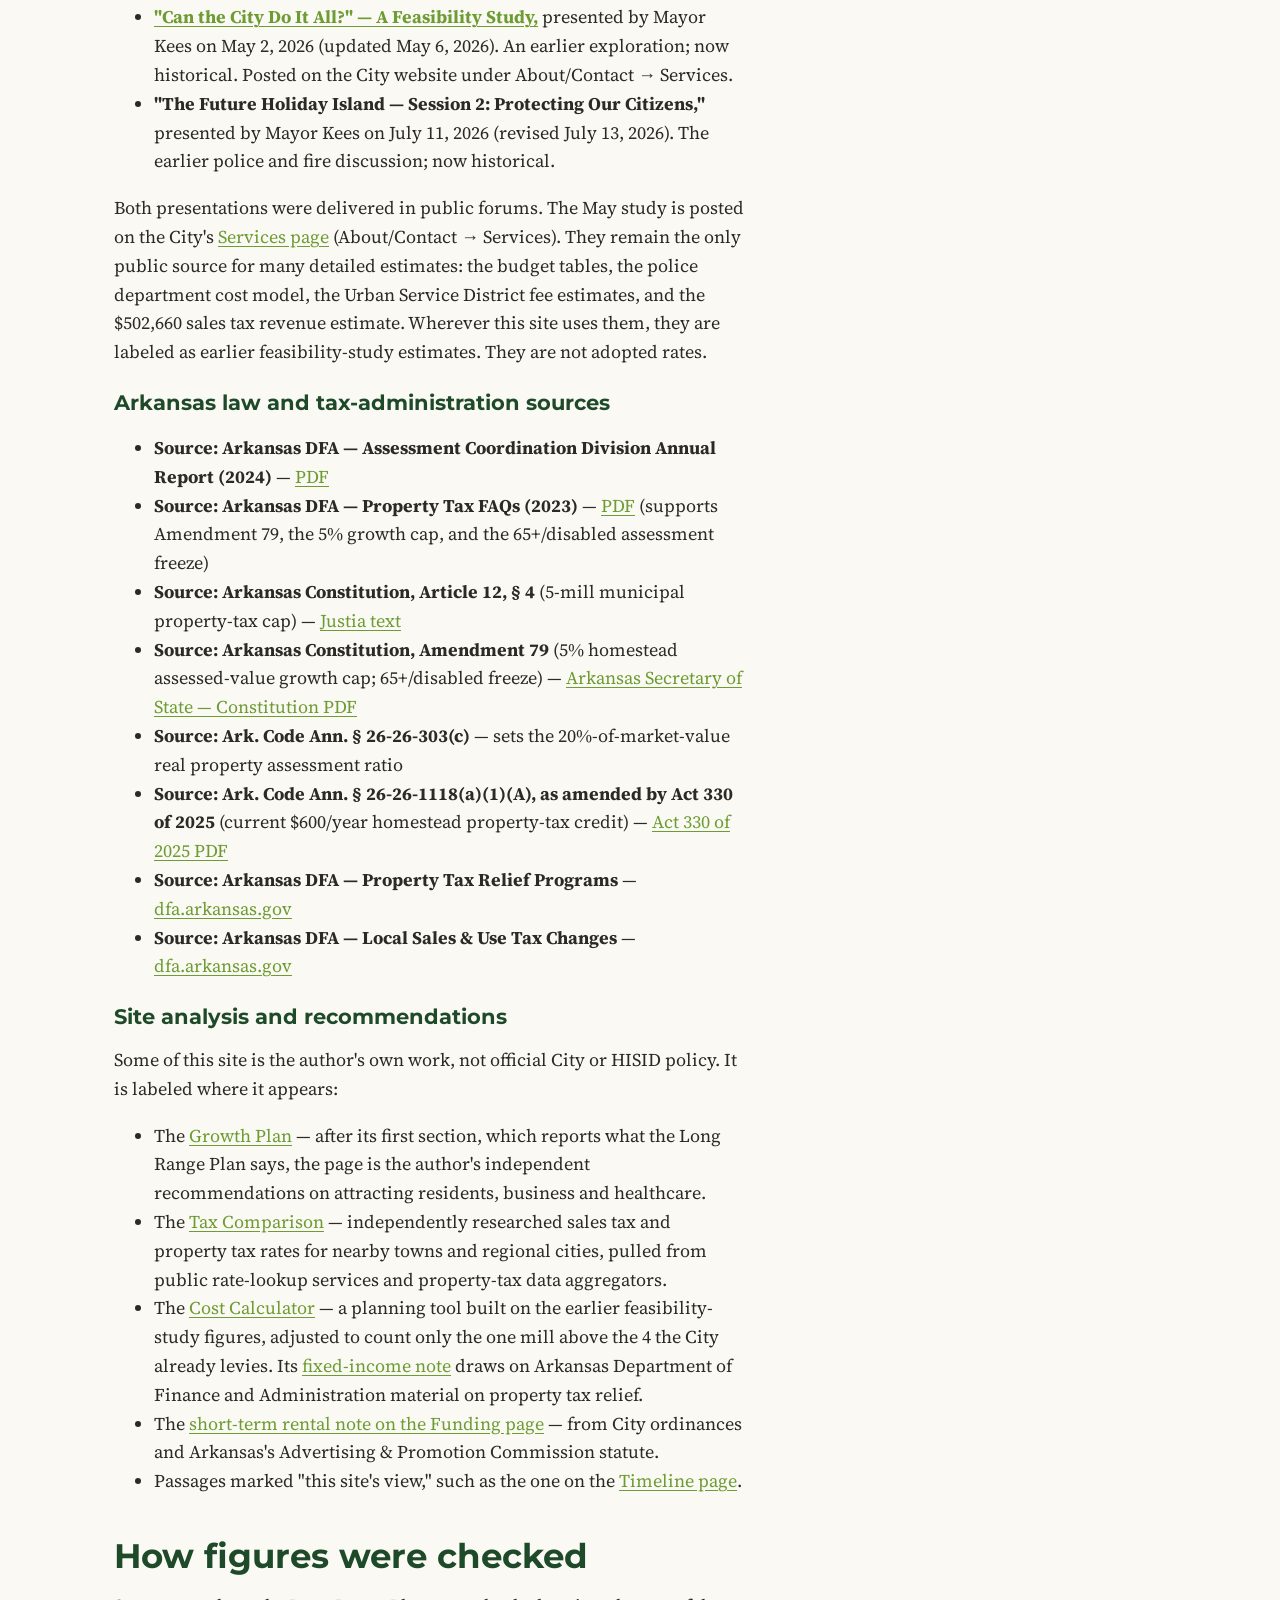
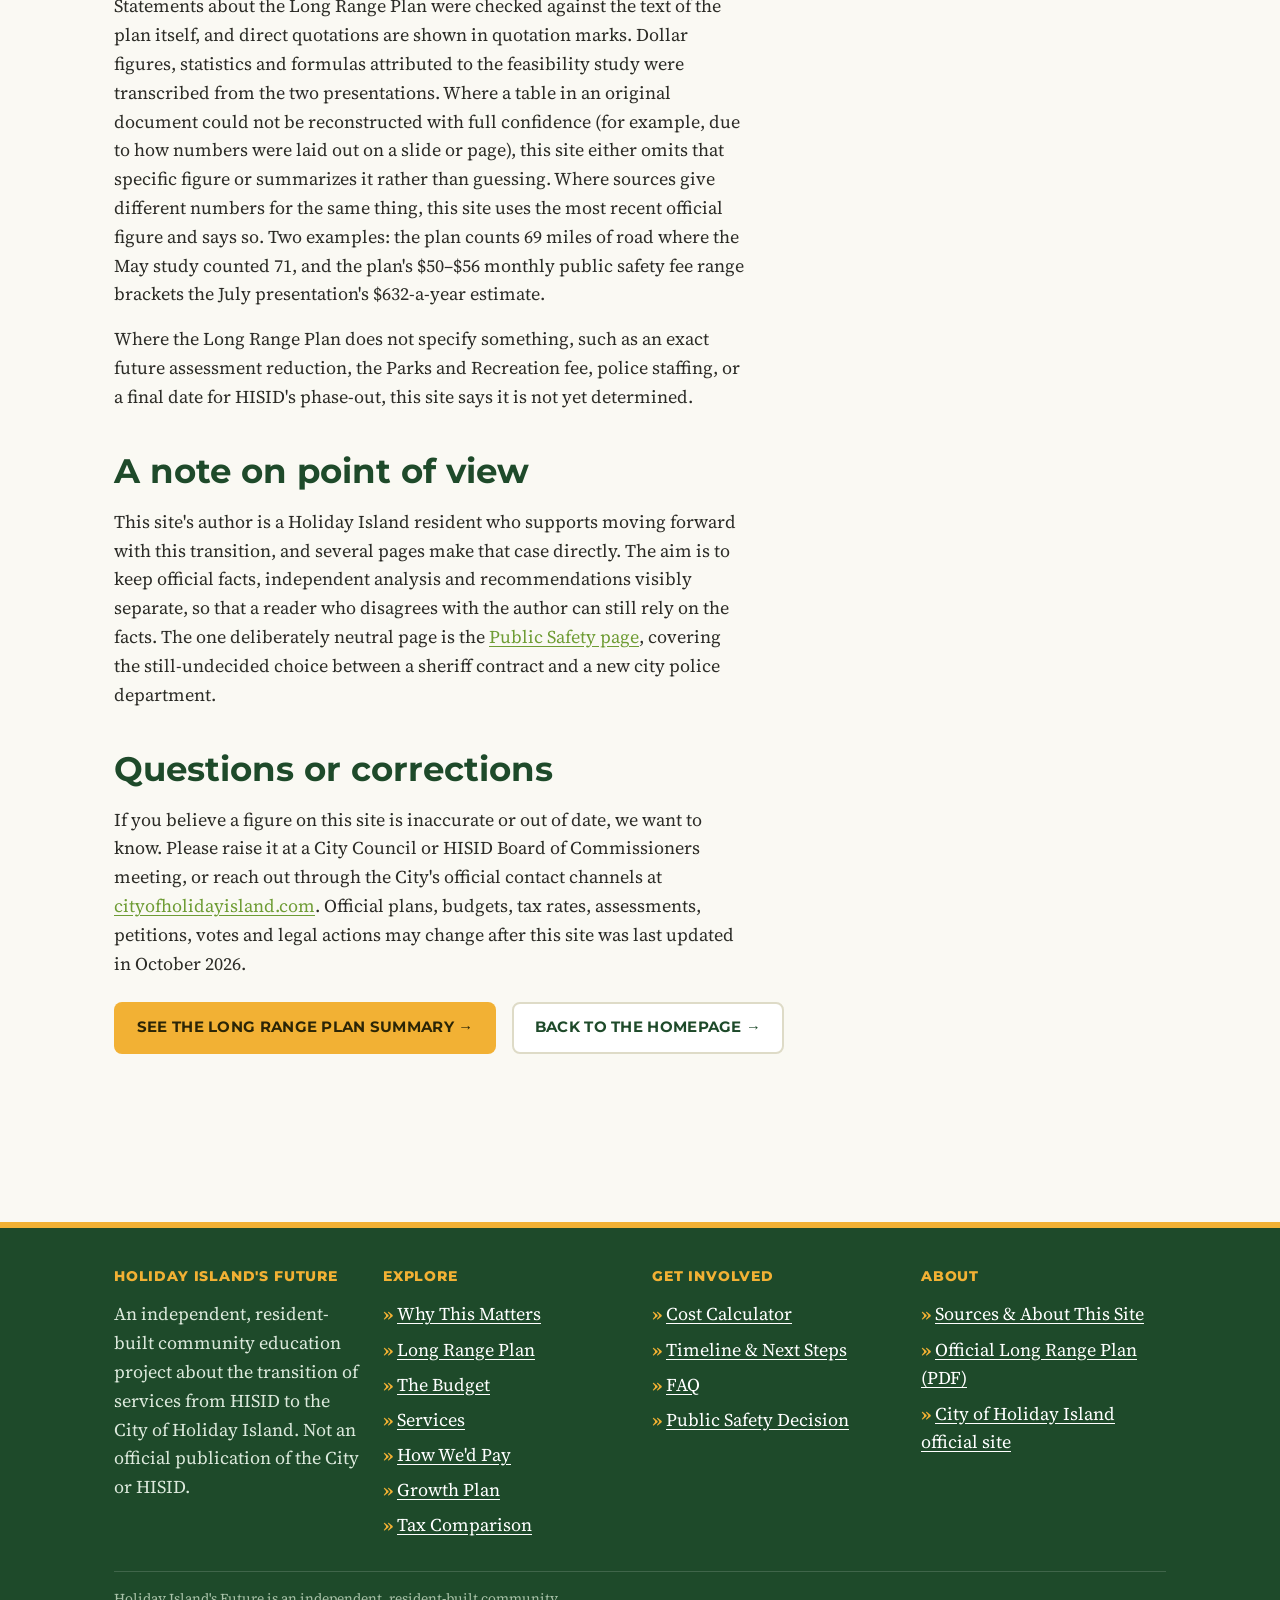
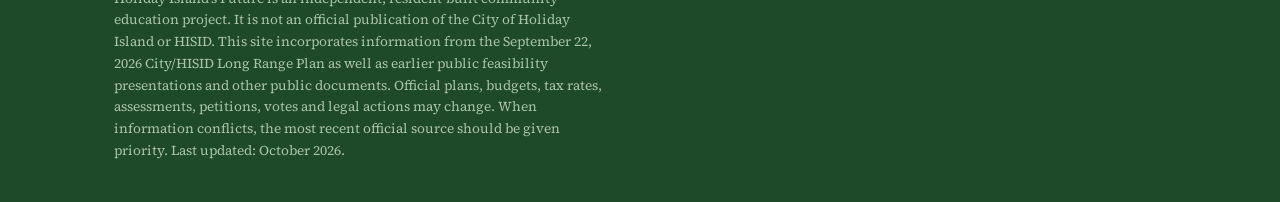
==== commit 54b4ed07: "Restore the Cost Calculator Bring the calculator back as a site page with its scripts and styles, an" ====
--- a/about-this-site.html
+++ b/about-this-site.html
@@ -28,6 +28,7 @@
         <li><a href="funding.html">How We'd Pay</a></li>
         <li><a href="growth-plan.html">Growth Plan</a></li>
         <li><a href="tax-comparison.html">Tax Comparison</a></li>
+        <li><a href="calculator.html">Cost Calculator</a></li>
         <li><a href="timeline.html">Timeline</a></li>
         <li><a href="faq.html">FAQ</a></li>
         <li><a href="about-this-site.html" aria-current="page">Sources &amp; About This Site</a></li>
@@ -35,7 +36,7 @@
     </nav>
   </div>
 </header>
-<noscript><div class="noscript-note">JavaScript is off in your browser. Every page here still works without it.</div></noscript>
+<noscript><div class="noscript-note">JavaScript is off in your browser. Every page here still works — only the interactive Cost Calculator needs JavaScript to compute your results.</div></noscript>
 
 <main id="main">
   <section class="section">
@@ -83,6 +84,7 @@
       <ul>
         <li>The <a href="growth-plan.html">Growth Plan</a> — after its first section, which reports what the Long Range Plan says, the page is the author's independent recommendations on attracting residents, business and healthcare.</li>
         <li>The <a href="tax-comparison.html">Tax Comparison</a> — independently researched sales tax and property tax rates for nearby towns and regional cities, pulled from public rate-lookup services and property-tax data aggregators.</li>
+        <li>The <a href="calculator.html">Cost Calculator</a> — a planning tool built on the earlier feasibility-study figures, adjusted to count only the one mill above the 4 the City already levies. Its <a href="calculator.html#fixed-income">fixed-income note</a> draws on Arkansas Department of Finance and Administration material on property tax relief.</li>
         <li>The <a href="funding.html">short-term rental note on the Funding page</a> — from City ordinances and Arkansas's Advertising &amp; Promotion Commission statute.</li>
         <li>Passages marked "this site's view," such as the one on the <a href="timeline.html#vote">Timeline page</a>.</li>
       </ul>
@@ -127,6 +129,7 @@
       <div>
         <h4>Get Involved</h4>
         <ul>
+          <li><a href="calculator.html">Cost Calculator</a></li>
           <li><a href="timeline.html">Timeline &amp; Next Steps</a></li>
           <li><a href="faq.html">FAQ</a></li>
           <li><a href="public-safety.html">Public Safety Decision</a></li>
--- a/assets/css/components.css
+++ b/assets/css/components.css
@@ -750,3 +750,80 @@
   .bar { background: CanvasText; forced-color-adjust: none; }
   .bar-row.is-b .bar { background: repeating-linear-gradient(45deg, CanvasText 0 3px, Canvas 3px 6px); }
 }
+
+/* ---------- Calculator ---------- */
+.calc {
+  background: var(--color-surface);
+  border: 1px solid var(--color-border);
+  border-radius: var(--radius);
+  padding: var(--space-3);
+  box-shadow: var(--shadow-card);
+}
+
+.calc fieldset {
+  border: none;
+  padding: 0;
+  margin: 0 0 var(--space-3);
+}
+
+.calc legend {
+  font-family: var(--font-heading);
+  font-weight: 700;
+  color: var(--color-primary-dark);
+  padding: 0 0 0.5rem;
+  font-size: 1.05rem;
+}
+
+.calc label {
+  display: block;
+  font-weight: 600;
+  margin-bottom: 0.3rem;
+}
+
+.calc .field { margin-bottom: var(--space-2); }
+
+.calc input[type="number"],
+.calc select {
+  width: 100%;
+  max-width: 320px;
+  padding: 0.65rem 0.7rem;
+  font-size: 1rem;
+  border: 1px solid var(--color-border);
+  border-radius: 8px;
+  min-height: 44px;
+  background: #fff;
+  color: var(--color-text);
+}
+
+.radio-row {
+  display: flex;
+  gap: var(--space-3);
+  flex-wrap: wrap;
+}
+.radio-option {
+  display: flex;
+  align-items: center;
+  gap: 0.5rem;
+  border: 2px solid var(--color-border);
+  border-radius: 8px;
+  padding: 0.6rem 1rem;
+  min-height: 44px;
+  cursor: pointer;
+}
+.radio-option:has(input:checked) {
+  border-color: var(--color-primary);
+  background: var(--color-surface-alt);
+}
+.radio-option input { width: 20px; height: 20px; }
+
+.calc-results { margin-top: var(--space-3); border-top: 2px solid var(--color-border); padding-top: var(--space-3); }
+
+.calc-total {
+  font-family: var(--font-heading);
+  font-size: 2rem;
+  font-weight: 700;
+  margin: 0.4rem 0;
+}
+.calc-total.is-positive { color: var(--color-warn); }
+.calc-total.is-negative { color: var(--color-good); }
+
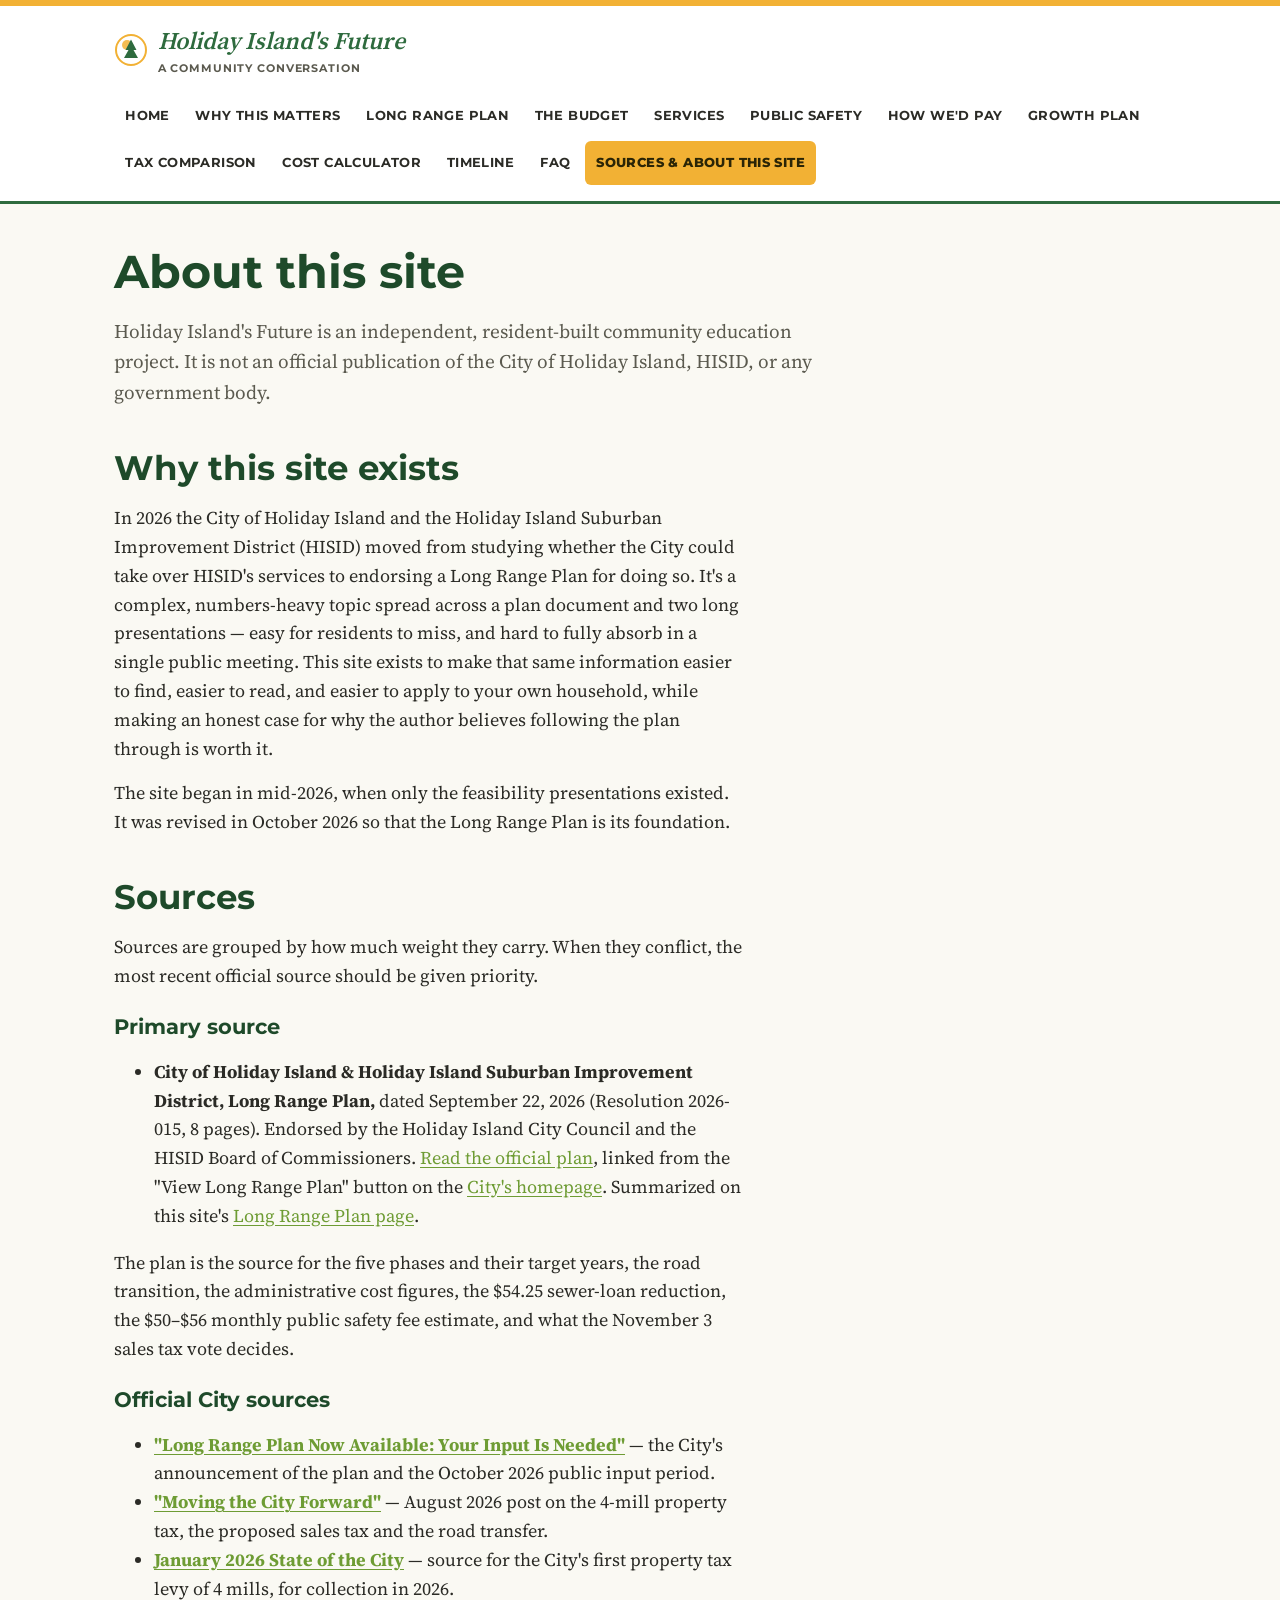
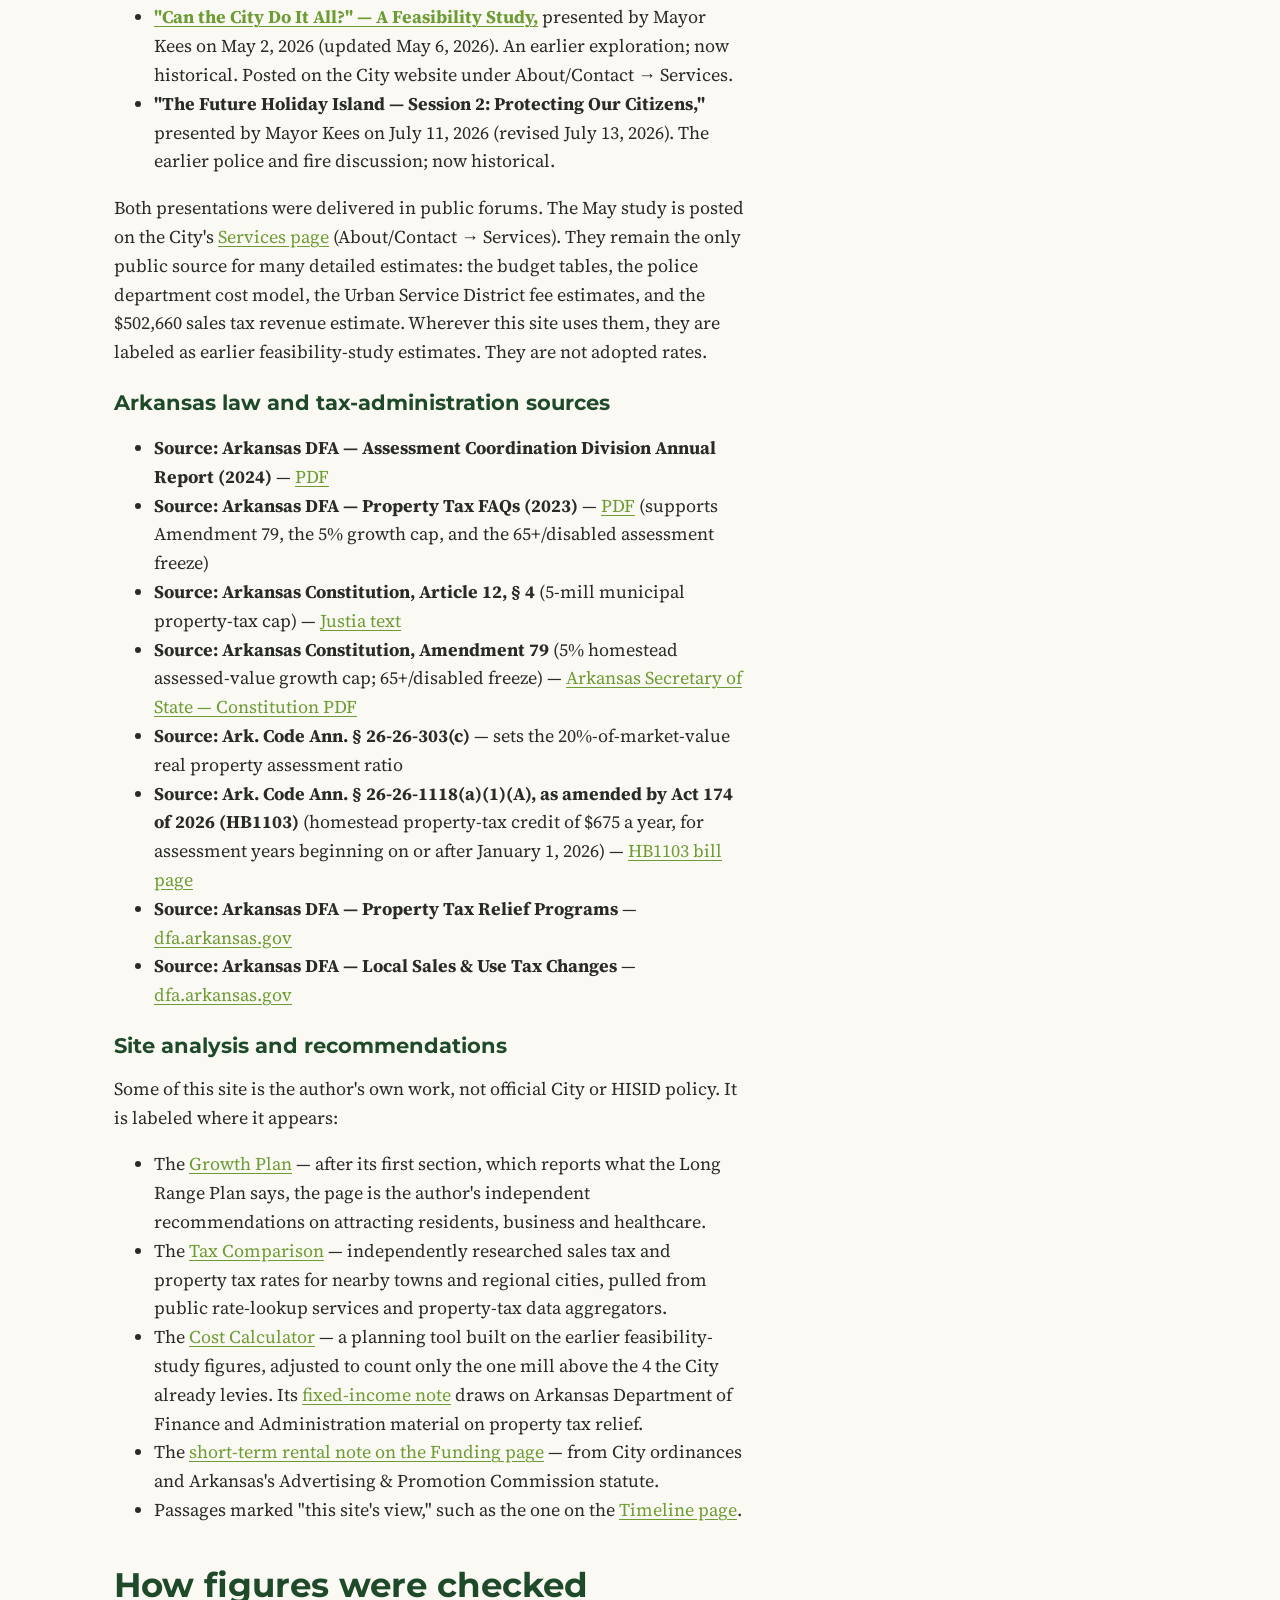
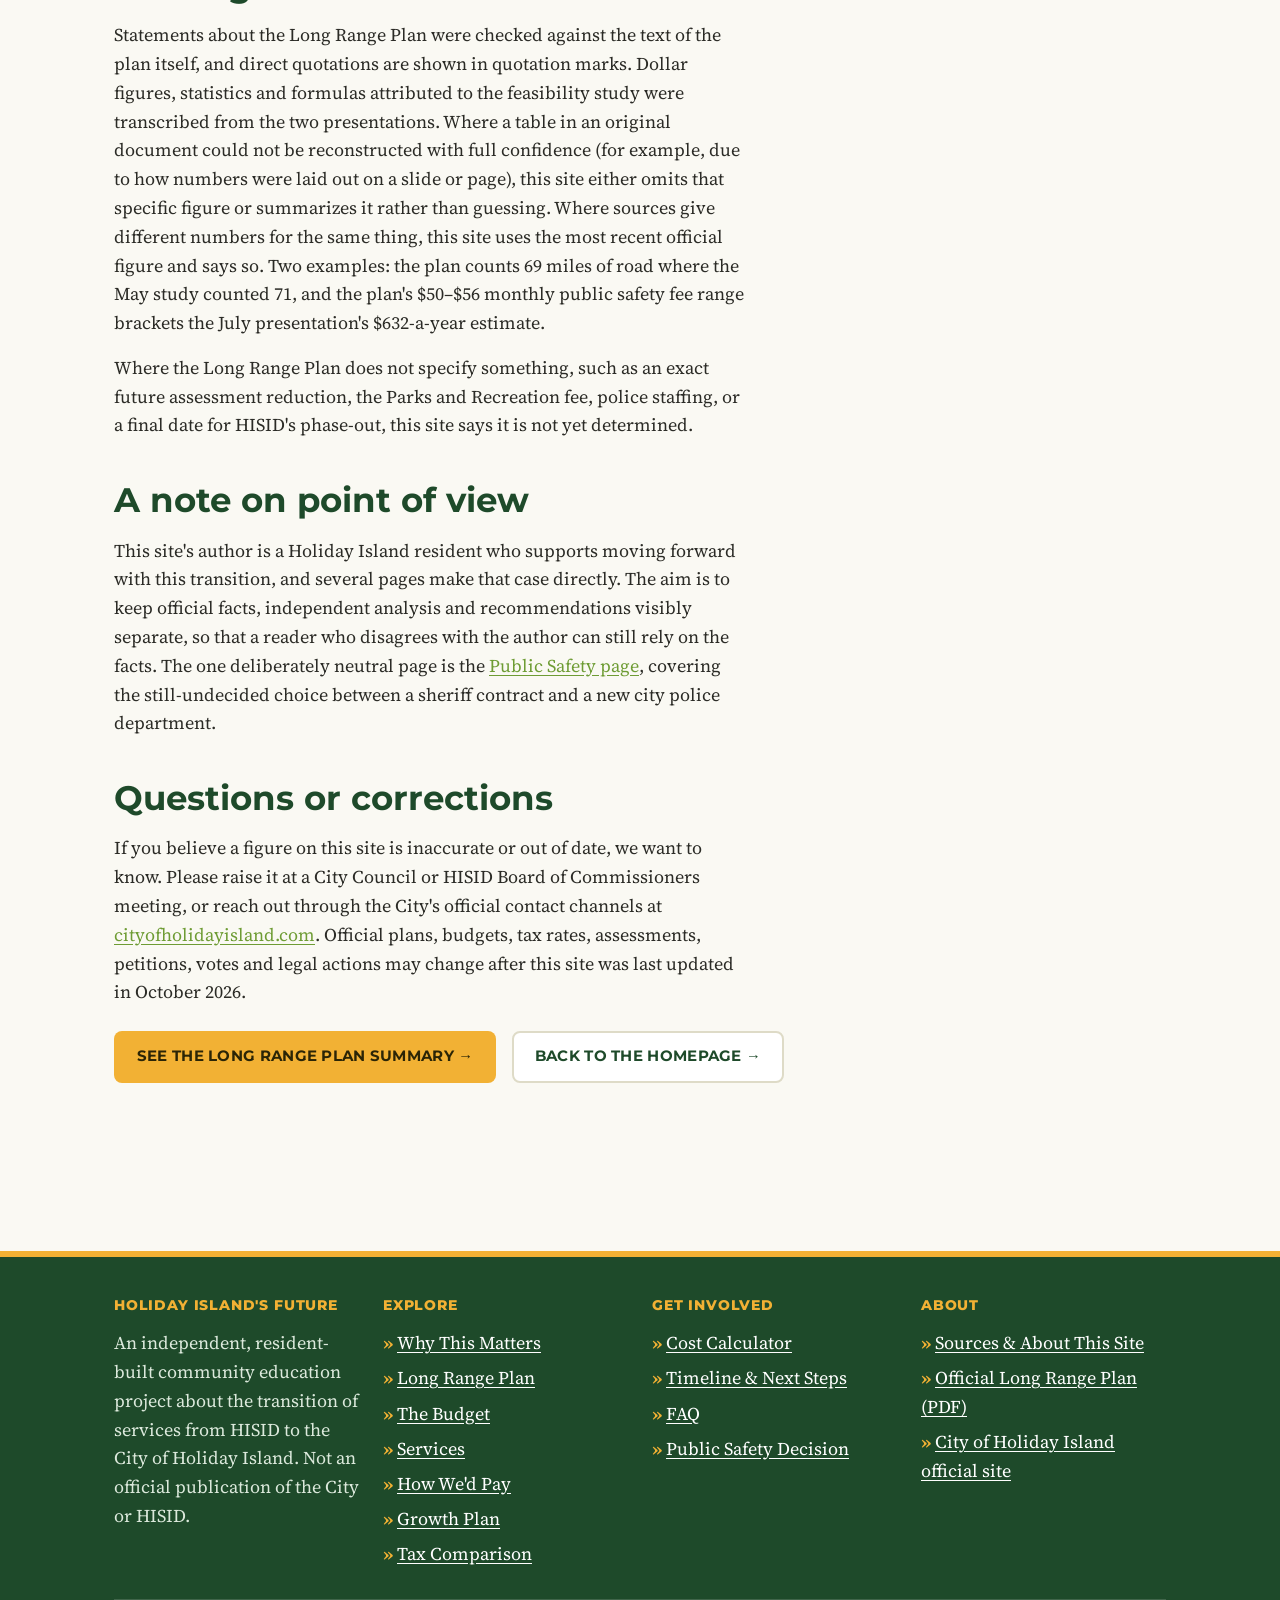
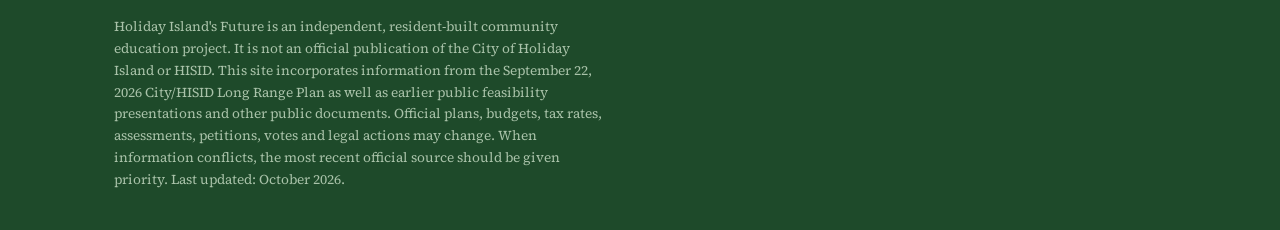
==== commit 7938699b: "Update homestead credit, calculator spending input, and legal wording - Homestead property tax credi" ====
--- a/about-this-site.html
+++ b/about-this-site.html
@@ -74,7 +74,7 @@
         <li><strong>Source: Arkansas Constitution, Article 12, § 4</strong> (5-mill municipal property-tax cap) — <a href="https://law.justia.com/constitution/arkansas/article-12/section-4/" target="_blank" rel="noopener">Justia text</a></li>
         <li><strong>Source: Arkansas Constitution, Amendment 79</strong> (5% homestead assessed-value growth cap; 65+/disabled freeze) — <a href="https://www.sos.arkansas.gov/uploads/elections/Arkansas_Election_Laws_and_Constitution_2025_Edition.pdf" target="_blank" rel="noopener">Arkansas Secretary of State — Constitution PDF</a></li>
         <li><strong>Source: Ark. Code Ann. § 26-26-303(c)</strong> — sets the 20%-of-market-value real property assessment ratio</li>
-        <li><strong>Source: Ark. Code Ann. § 26-26-1118(a)(1)(A), as amended by Act 330 of 2025</strong> (current $600/year homestead property-tax credit) — <a href="https://arkleg.state.ar.us/Home/FTPDocument?path=/ACTS/2025R/Public/ACT330.pdf" target="_blank" rel="noopener">Act 330 of 2025 PDF</a></li>
+        <li><strong>Source: Ark. Code Ann. § 26-26-1118(a)(1)(A), as amended by Act 174 of 2026 (HB1103)</strong> (homestead property-tax credit of $675 a year, for assessment years beginning on or after January 1, 2026) — <a href="https://www.arkleg.state.ar.us/Bills/Detail?ddBienniumSession=2025%2F2026F&amp;id=HB1103" target="_blank" rel="noopener">HB1103 bill page</a></li>
         <li><strong>Source: Arkansas DFA — Property Tax Relief Programs</strong> — <a href="https://www.dfa.arkansas.gov/office/arkansas-assessment-coordination-division/real-property/property-tax-relief/" target="_blank" rel="noopener">dfa.arkansas.gov</a></li>
         <li><strong>Source: Arkansas DFA — Local Sales &amp; Use Tax Changes</strong> — <a href="https://www.dfa.arkansas.gov/office/taxes/excise-tax-administration/sales-use-tax/recent-changes-in-sales-use-tax/recent-changes-for-local-taxes/" target="_blank" rel="noopener">dfa.arkansas.gov</a></li>
       </ul>
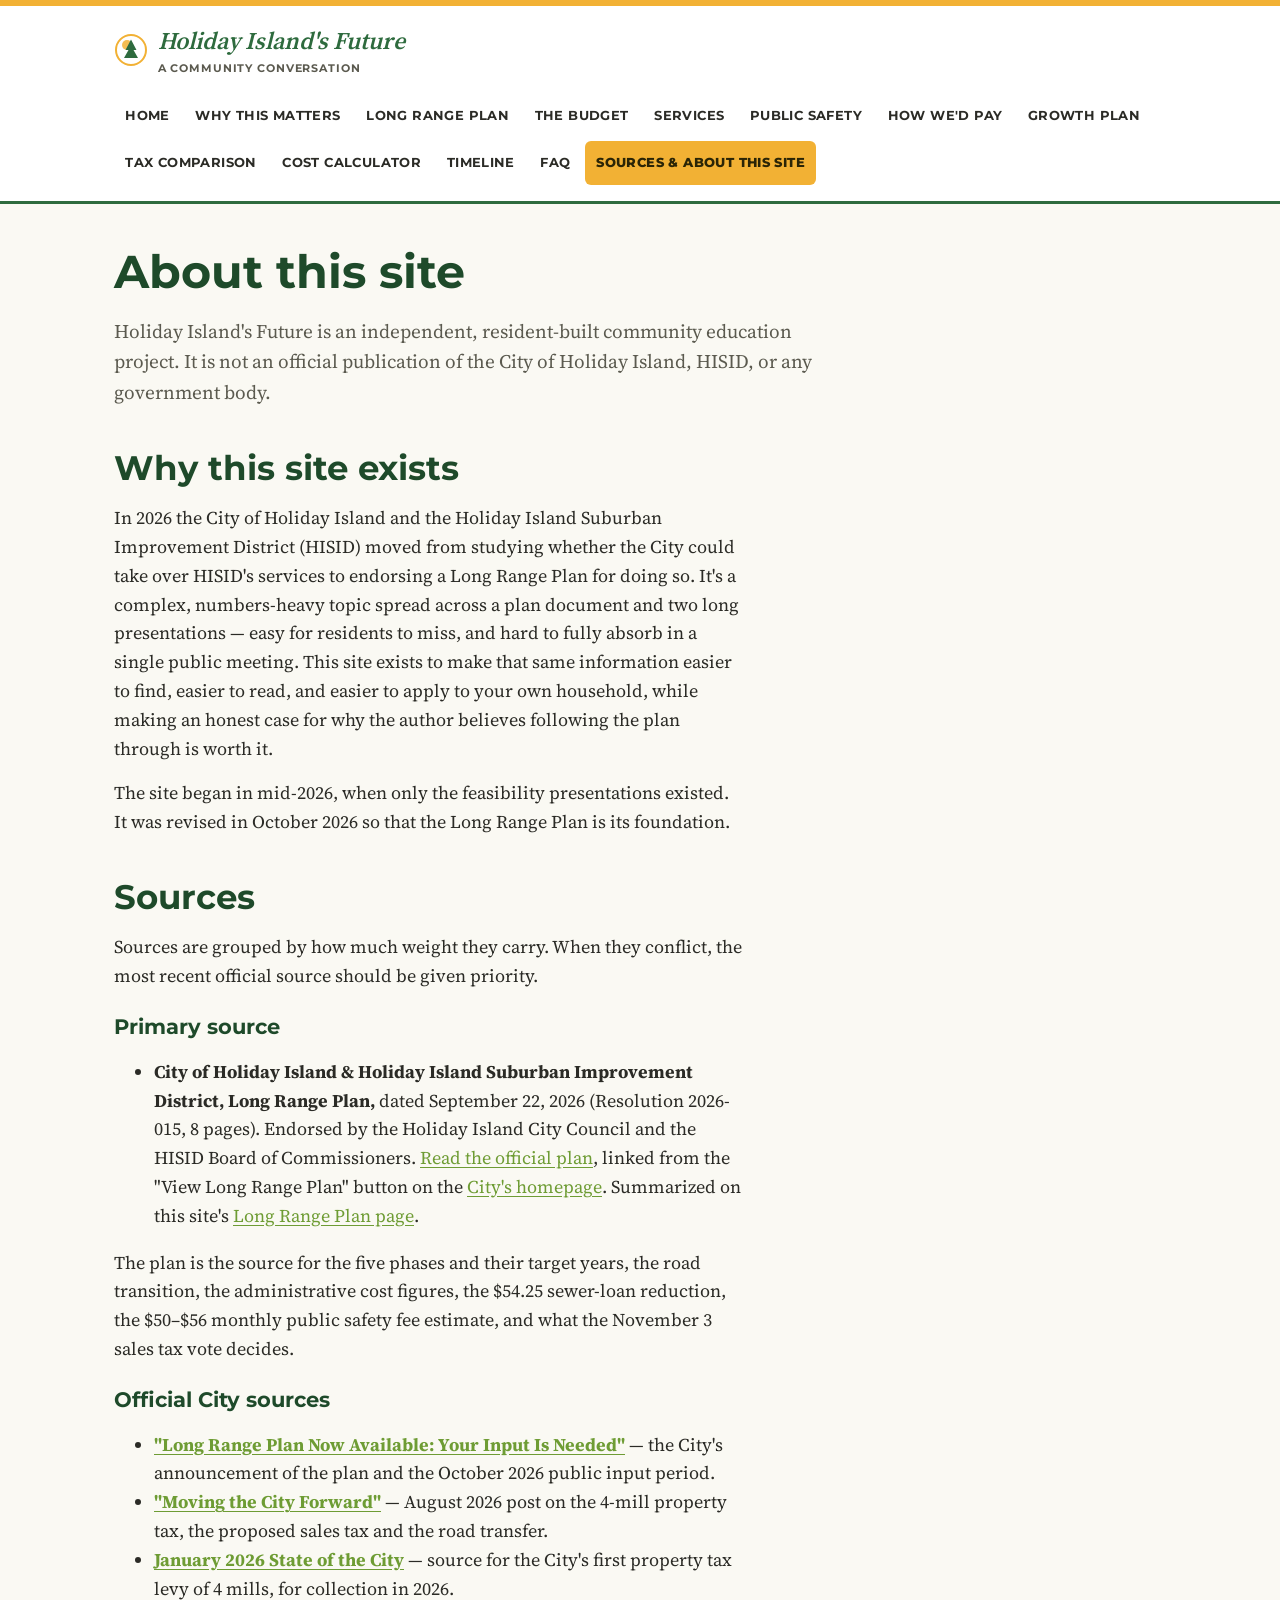
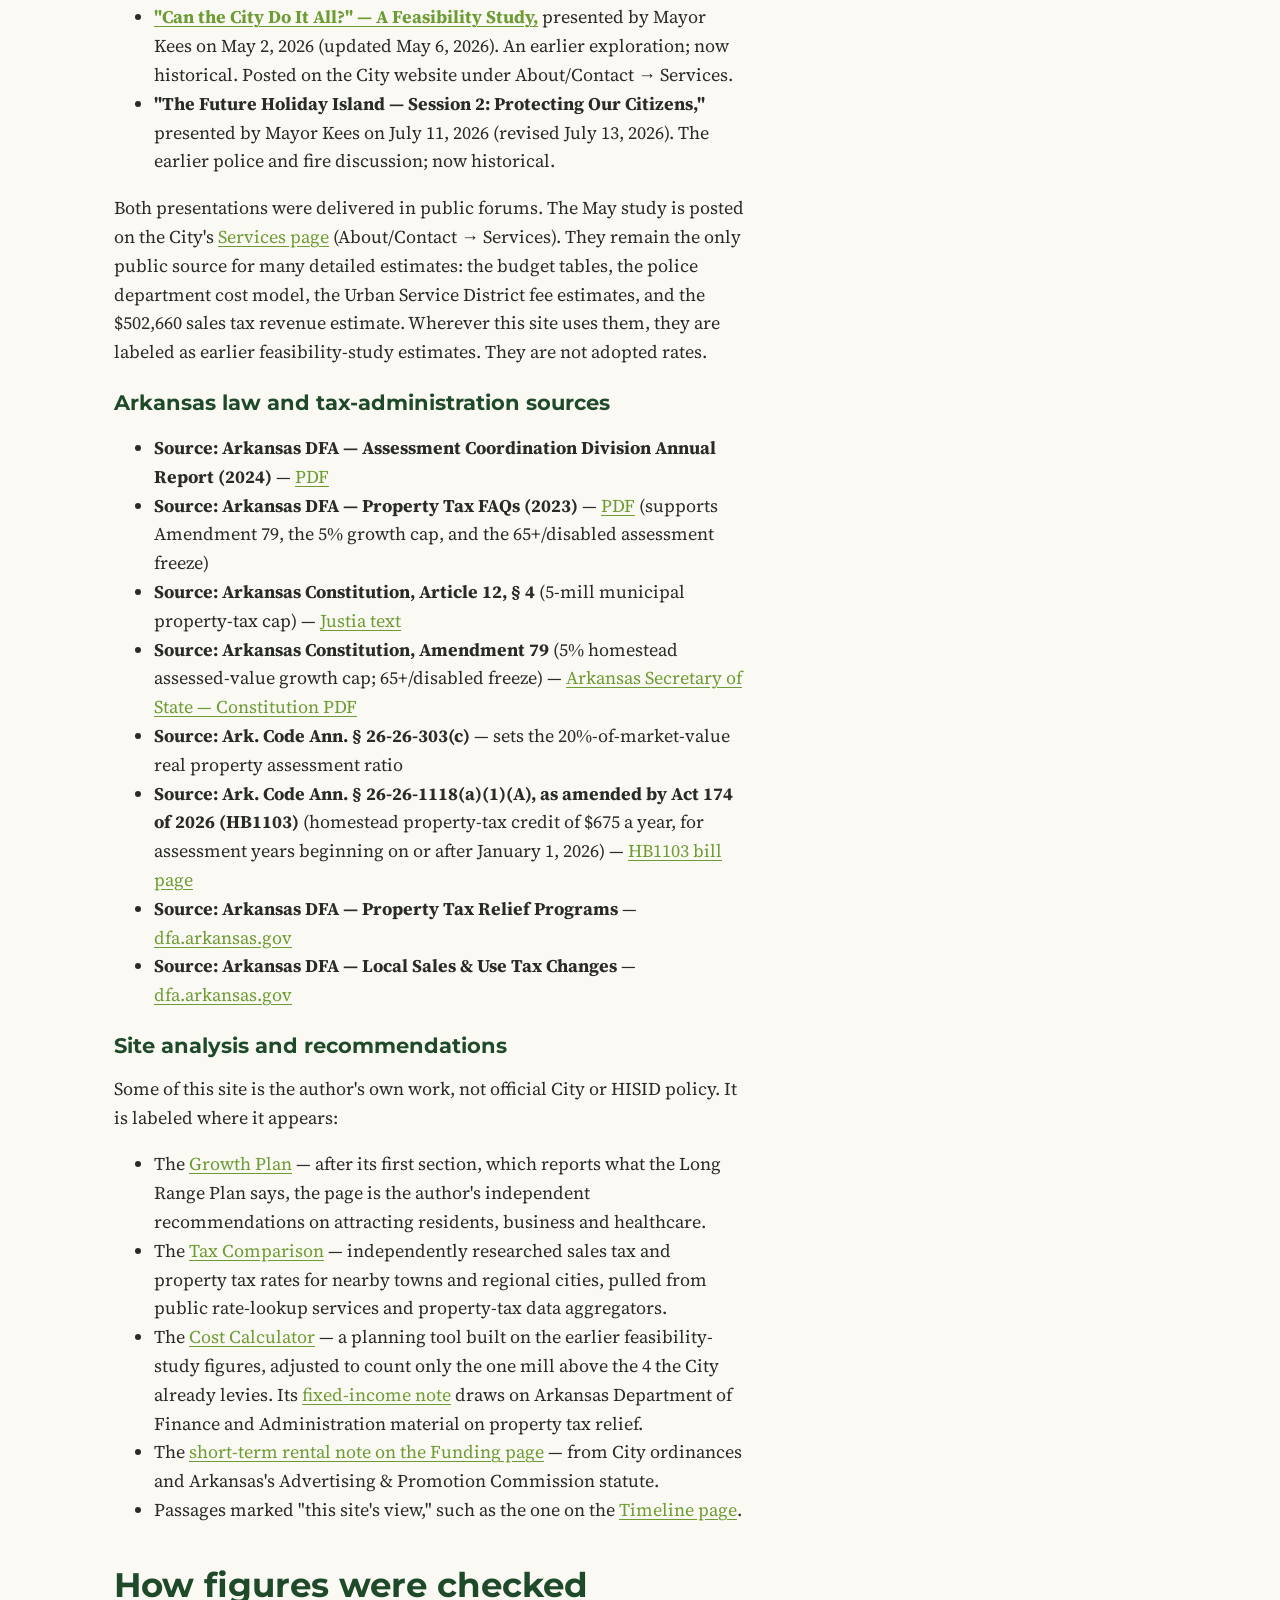
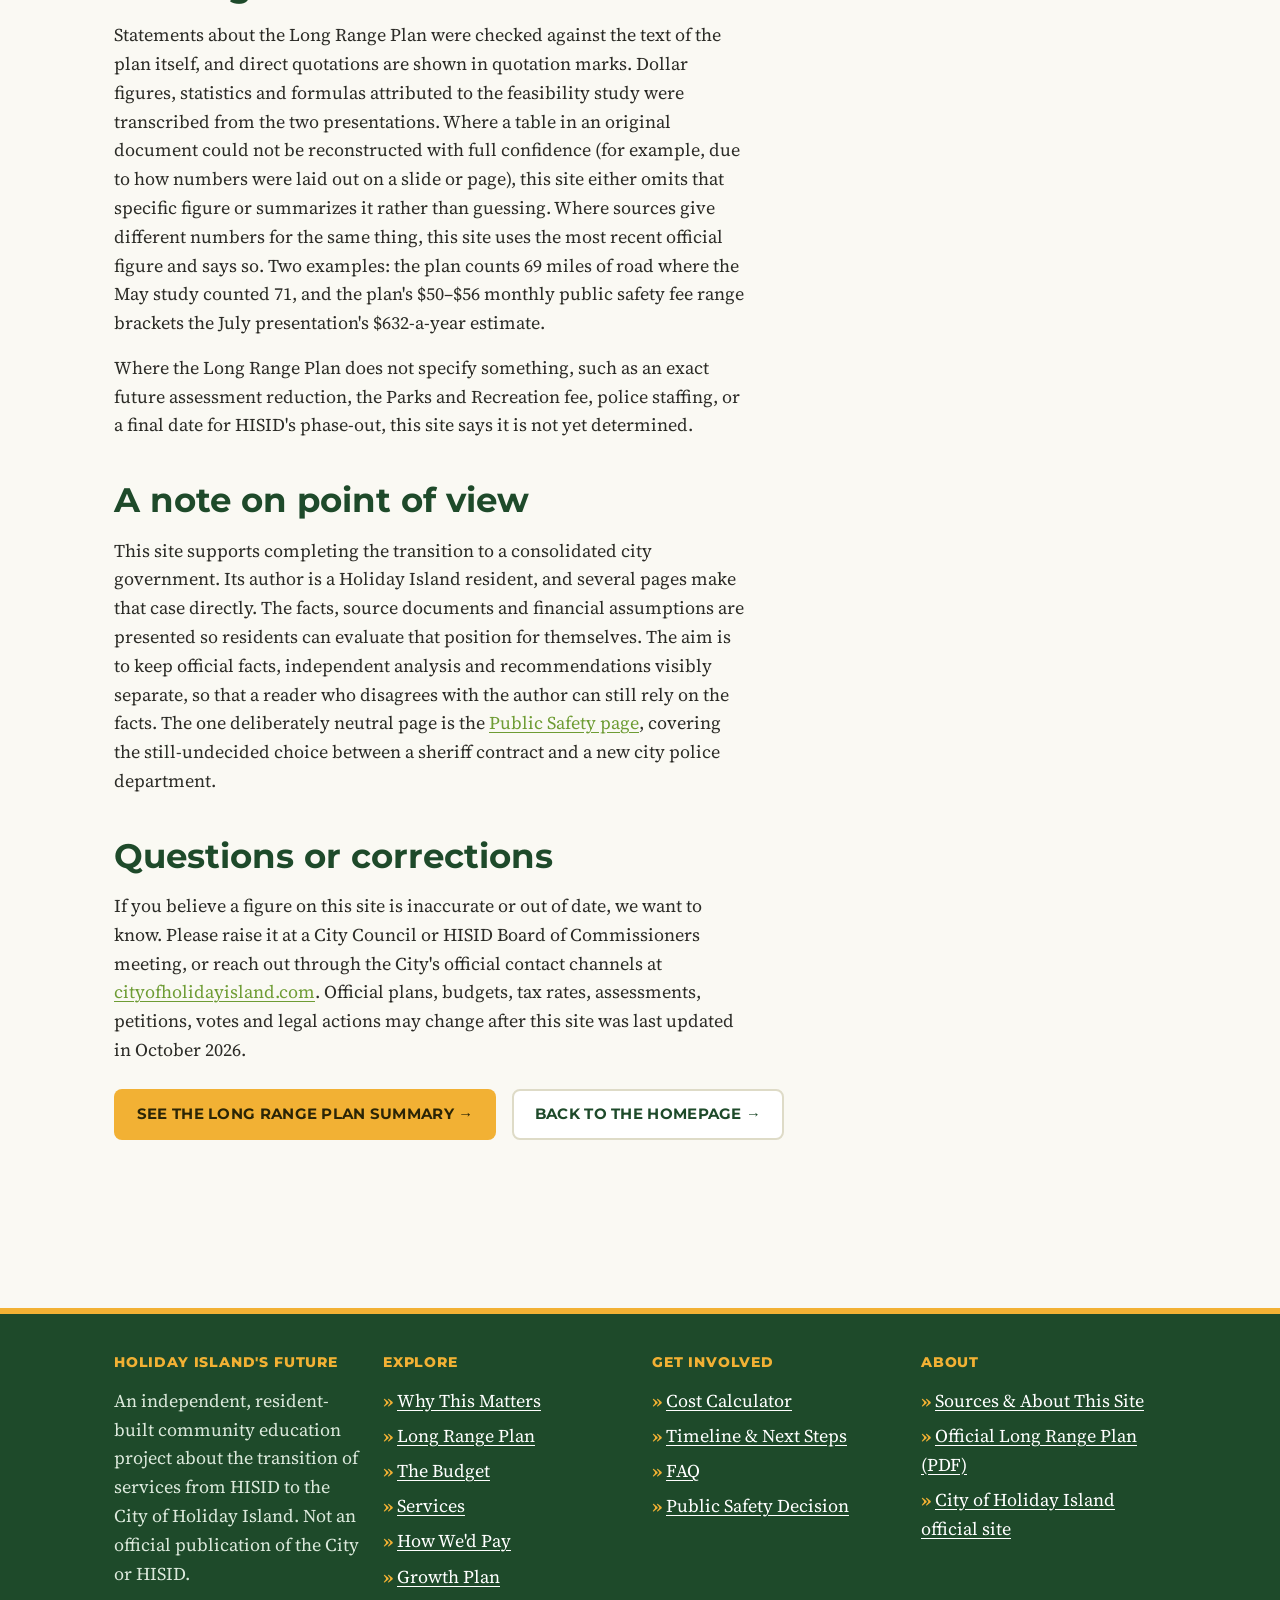
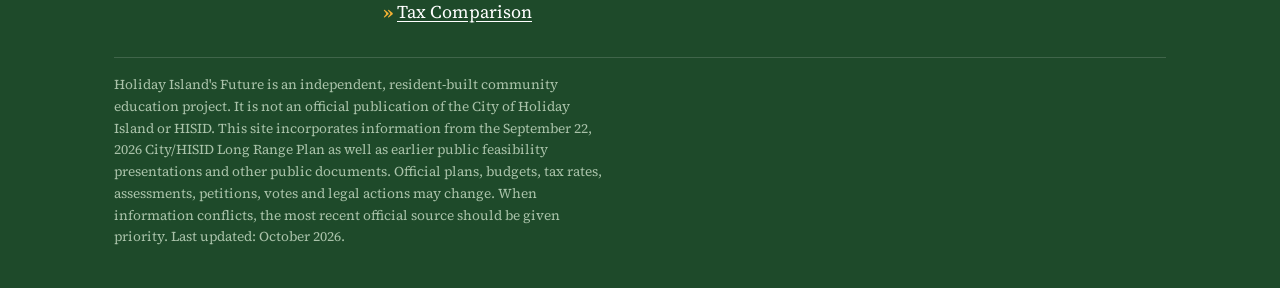
==== commit 8b48bb79: "Strengthen the case around one government and finishing the transition - Home: add "We already becam" ====
--- a/about-this-site.html
+++ b/about-this-site.html
@@ -94,7 +94,7 @@
       <p>Where the Long Range Plan does not specify something, such as an exact future assessment reduction, the Parks and Recreation fee, police staffing, or a final date for HISID's phase-out, this site says it is not yet determined.</p>
 
       <h2>A note on point of view</h2>
-      <p>This site's author is a Holiday Island resident who supports moving forward with this transition, and several pages make that case directly. The aim is to keep official facts, independent analysis and recommendations visibly separate, so that a reader who disagrees with the author can still rely on the facts. The one deliberately neutral page is the <a href="public-safety.html">Public Safety page</a>, covering the still-undecided choice between a sheriff contract and a new city police department.</p>
+      <p>This site supports completing the transition to a consolidated city government. Its author is a Holiday Island resident, and several pages make that case directly. The facts, source documents and financial assumptions are presented so residents can evaluate that position for themselves. The aim is to keep official facts, independent analysis and recommendations visibly separate, so that a reader who disagrees with the author can still rely on the facts. The one deliberately neutral page is the <a href="public-safety.html">Public Safety page</a>, covering the still-undecided choice between a sheriff contract and a new city police department.</p>
 
       <h2>Questions or corrections</h2>
       <p>If you believe a figure on this site is inaccurate or out of date, we want to know. Please raise it at a City Council or HISID Board of Commissioners meeting, or reach out through the City's official contact channels at <a href="https://www.cityofholidayisland.com" target="_blank" rel="noopener">cityofholidayisland.com</a>. Official plans, budgets, tax rates, assessments, petitions, votes and legal actions may change after this site was last updated in October 2026.</p>
--- a/assets/css/components.css
+++ b/assets/css/components.css
@@ -761,6 +761,7 @@
 }
 
 .calc fieldset {
+  min-width: 0; /* let wide tables inside scroll instead of stretching the form on phones */
   border: none;
   padding: 0;
   margin: 0 0 var(--space-3);
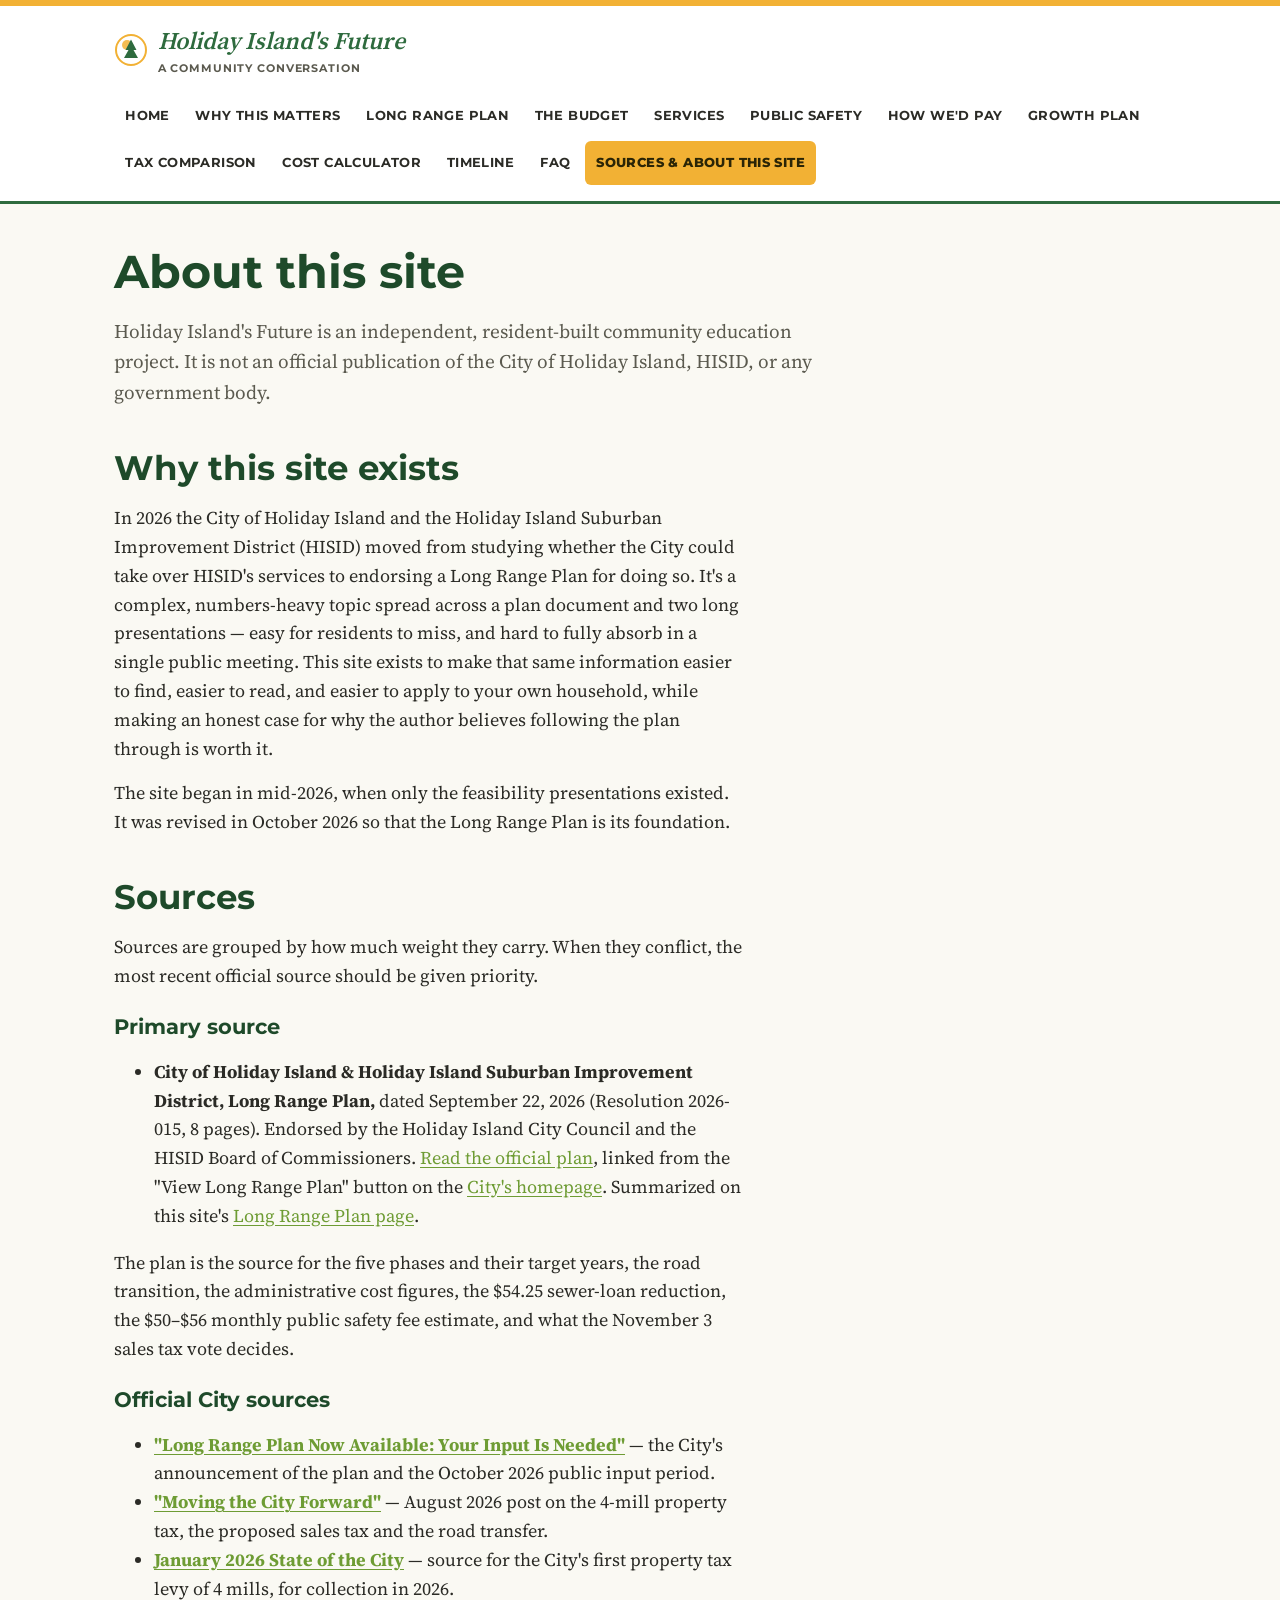
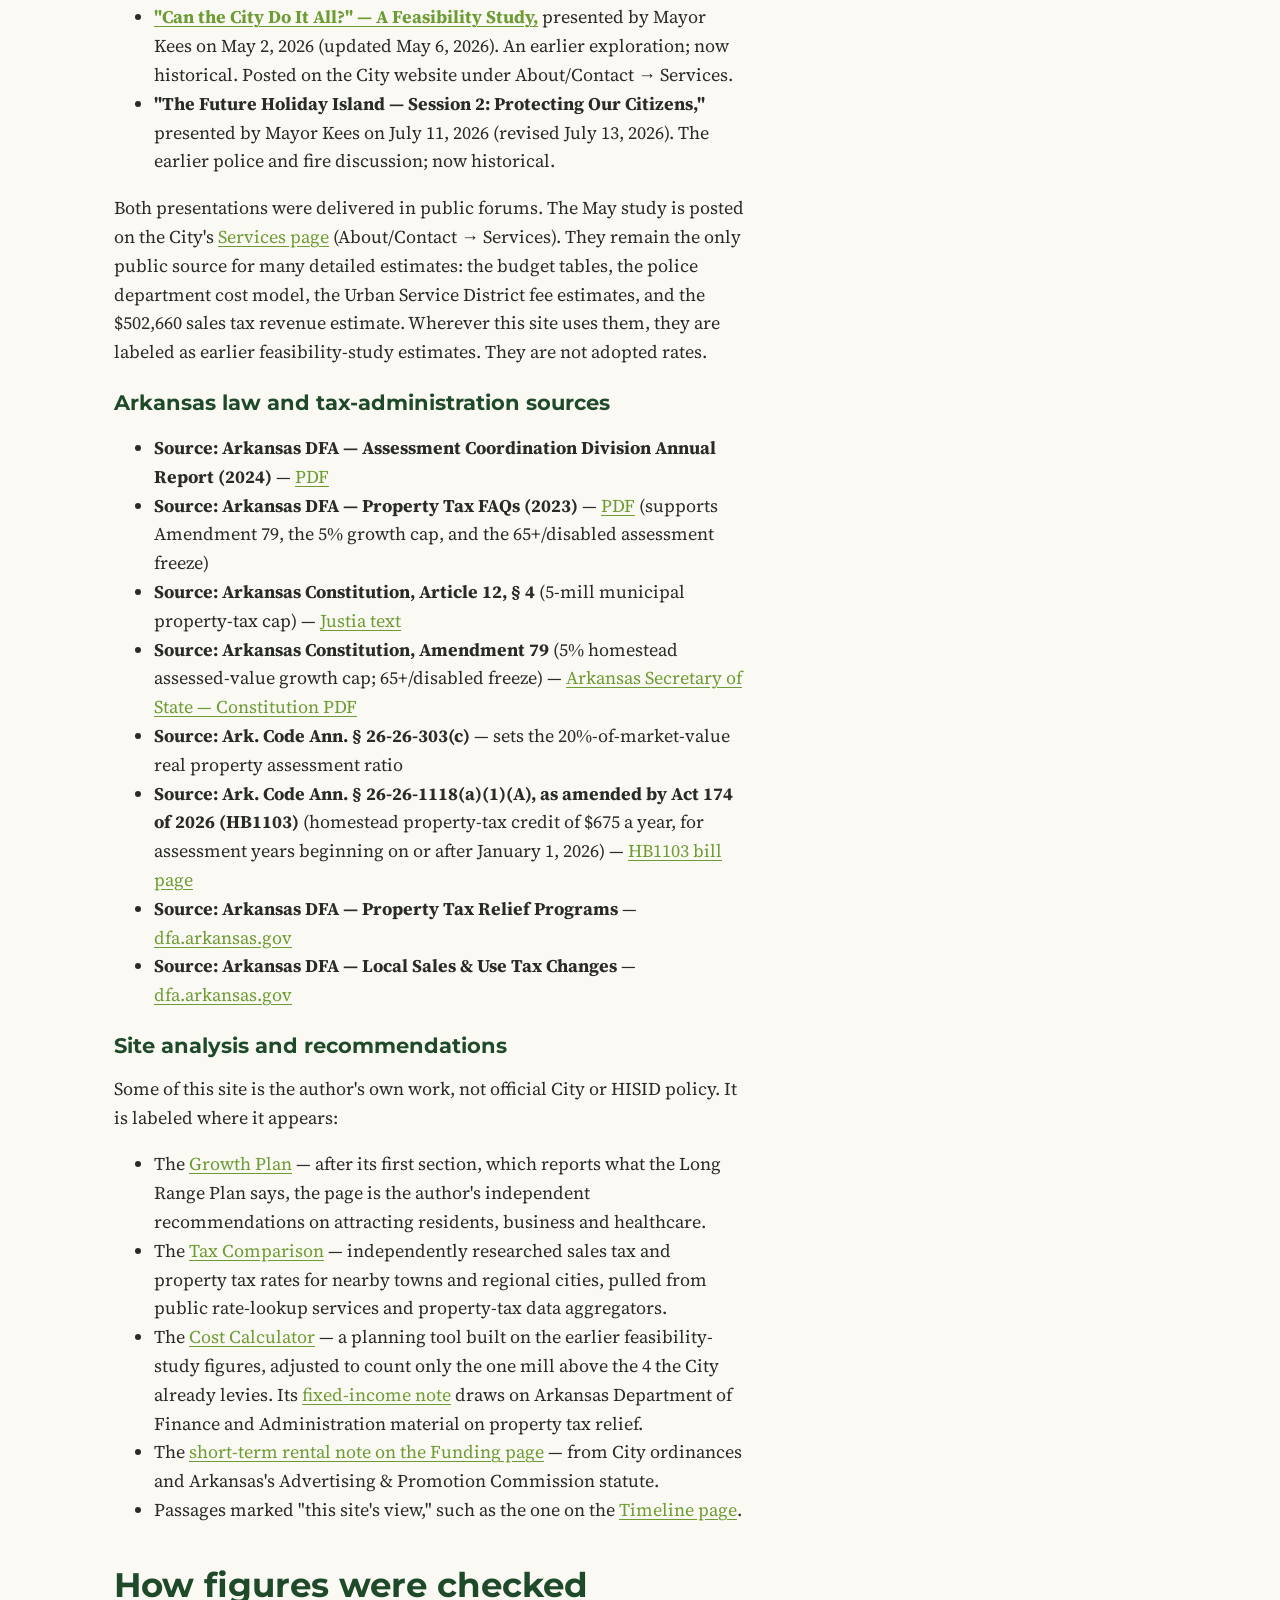
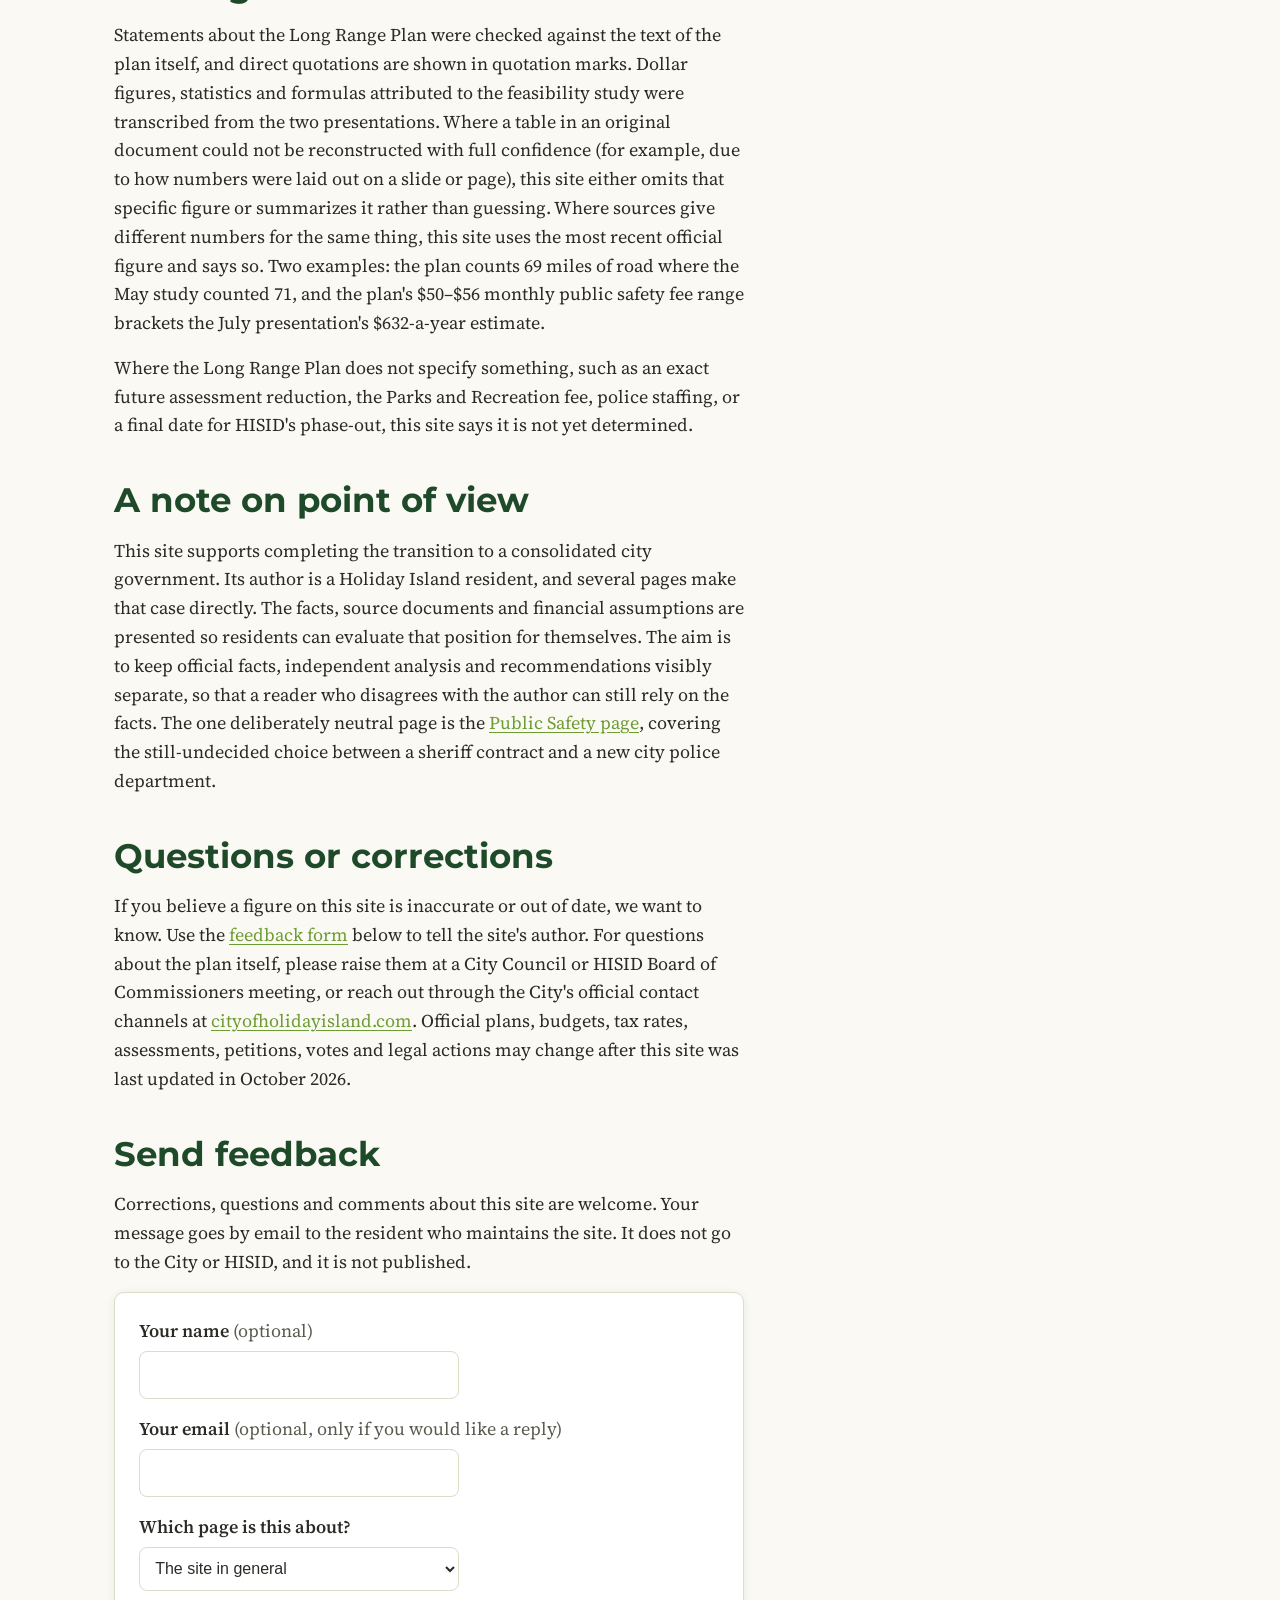
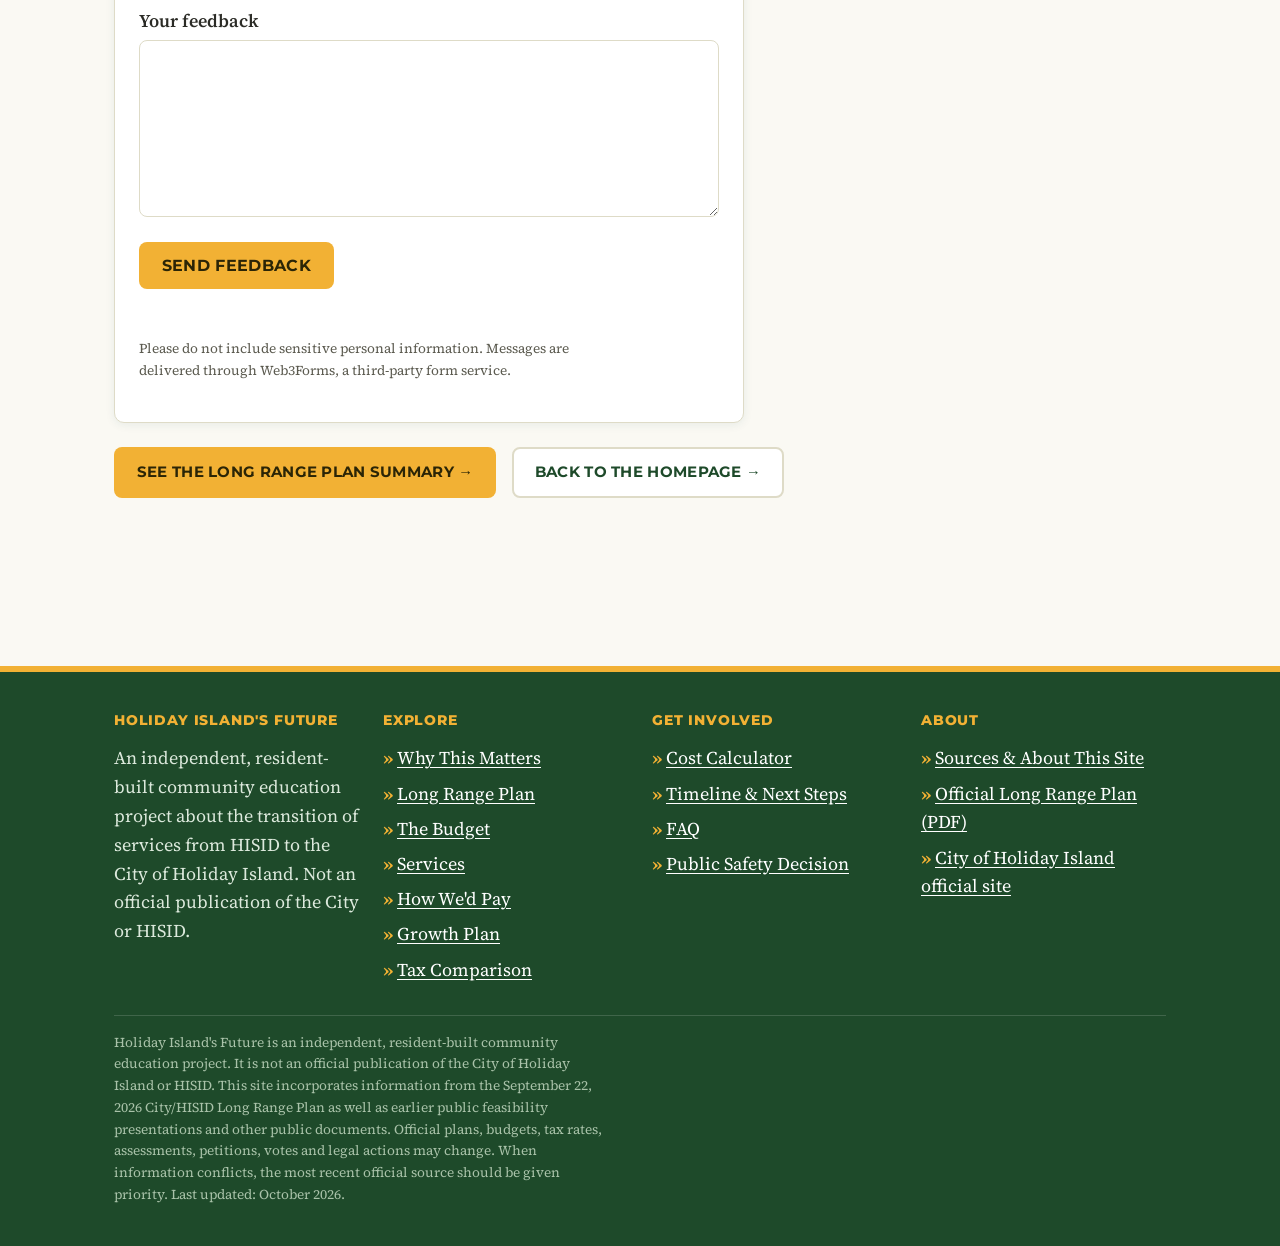
==== commit bb8c5c44: "Add a feedback form to the About page Co-Authored-By: Claude Opus 5.5 <noreply@anthropic.com>" ====
--- a/about-this-site.html
+++ b/about-this-site.html
@@ -97,7 +97,50 @@
       <p>This site supports completing the transition to a consolidated city government. Its author is a Holiday Island resident, and several pages make that case directly. The facts, source documents and financial assumptions are presented so residents can evaluate that position for themselves. The aim is to keep official facts, independent analysis and recommendations visibly separate, so that a reader who disagrees with the author can still rely on the facts. The one deliberately neutral page is the <a href="public-safety.html">Public Safety page</a>, covering the still-undecided choice between a sheriff contract and a new city police department.</p>
 
       <h2>Questions or corrections</h2>
-      <p>If you believe a figure on this site is inaccurate or out of date, we want to know. Please raise it at a City Council or HISID Board of Commissioners meeting, or reach out through the City's official contact channels at <a href="https://www.cityofholidayisland.com" target="_blank" rel="noopener">cityofholidayisland.com</a>. Official plans, budgets, tax rates, assessments, petitions, votes and legal actions may change after this site was last updated in October 2026.</p>
+      <p>If you believe a figure on this site is inaccurate or out of date, we want to know. Use the <a href="#feedback">feedback form</a> below to tell the site's author. For questions about the plan itself, please raise them at a City Council or HISID Board of Commissioners meeting, or reach out through the City's official contact channels at <a href="https://www.cityofholidayisland.com" target="_blank" rel="noopener">cityofholidayisland.com</a>. Official plans, budgets, tax rates, assessments, petitions, votes and legal actions may change after this site was last updated in October 2026.</p>
+
+      <h2 id="feedback">Send feedback</h2>
+      <p>Corrections, questions and comments about this site are welcome. Your message goes by email to the resident who maintains the site. It does not go to the City or HISID, and it is not published.</p>
+      <form class="calc feedback-form" id="feedback-form" action="https://api.web3forms.com/submit" method="POST">
+        <input type="hidden" name="access_key" value="2f6d53c4-0fec-44ad-8a26-5050691aefdf">
+        <input type="hidden" name="subject" value="Holiday Island's Future feedback">
+        <input type="hidden" name="from_name" value="Holiday Island's Future website">
+        <input type="checkbox" name="botcheck" class="feedback-trap" tabindex="-1" autocomplete="off" aria-hidden="true">
+        <div class="field">
+          <label for="fb-name">Your name <span class="optional">(optional)</span></label>
+          <input type="text" id="fb-name" name="name" autocomplete="name" maxlength="100">
+        </div>
+        <div class="field">
+          <label for="fb-email">Your email <span class="optional">(optional, only if you would like a reply)</span></label>
+          <input type="email" id="fb-email" name="email" autocomplete="email" maxlength="150">
+        </div>
+        <div class="field">
+          <label for="fb-page">Which page is this about?</label>
+          <select id="fb-page" name="page">
+            <option>The site in general</option>
+            <option>Home</option>
+            <option>Why This Matters</option>
+            <option>Long Range Plan</option>
+            <option>The Budget</option>
+            <option>Services</option>
+            <option>Public Safety</option>
+            <option>How We'd Pay</option>
+            <option>Growth Plan</option>
+            <option>Tax Comparison</option>
+            <option>Cost Calculator</option>
+            <option>Timeline</option>
+            <option>FAQ</option>
+            <option>Sources &amp; About This Site</option>
+          </select>
+        </div>
+        <div class="field">
+          <label for="fb-message">Your feedback</label>
+          <textarea id="fb-message" name="message" rows="6" maxlength="5000" required></textarea>
+        </div>
+        <button type="submit" class="btn btn-primary">Send feedback</button>
+        <p class="feedback-status" id="feedback-status" role="status" aria-live="polite"></p>
+        <p class="source-note">Please do not include sensitive personal information. Messages are delivered through Web3Forms, a third-party form service.</p>
+      </form>
 
       <div class="hero-actions">
         <a class="btn btn-primary" href="long-range-plan.html">See the Long Range Plan summary →</a>
@@ -149,5 +192,6 @@
     </div>
   </div>
 </footer>
+<script src="assets/js/feedback.js"></script>
 </body>
 </html>
--- a/assets/css/components.css
+++ b/assets/css/components.css
@@ -689,8 +689,6 @@
   width: 100%;
   height: 100%;
   pointer-events: none;
-  -webkit-mask-image: linear-gradient(to right, transparent 0%, rgba(0,0,0,0.25) 38%, #000 62%);
-  mask-image: linear-gradient(to right, transparent 0%, rgba(0,0,0,0.25) 38%, #000 62%);
 }
 .hero .container { position: relative; z-index: 1; }
 .hero .wave-divider { z-index: 1; }
@@ -796,6 +794,36 @@
   color: var(--color-text);
 }
 
+/* ---------- Feedback form (About page) ---------- */
+.feedback-form { max-width: var(--measure); }
+
+.feedback-form input[type="text"],
+.feedback-form input[type="email"],
+.feedback-form textarea {
+  width: 100%;
+  max-width: 320px;
+  padding: 0.65rem 0.7rem;
+  font: inherit;
+  font-size: 1rem;
+  border: 1px solid var(--color-border);
+  border-radius: 8px;
+  min-height: 44px;
+  background: #fff;
+  color: var(--color-text);
+}
+.feedback-form textarea { max-width: 100%; resize: vertical; }
+.feedback-form textarea:focus-visible {
+  outline: 3px solid var(--color-accent);
+  outline-offset: 2px;
+}
+.feedback-form .optional { font-weight: 400; color: var(--color-text-muted); }
+.feedback-form .feedback-trap { display: none; }
+.feedback-form button.btn { font-size: 1rem; cursor: pointer; }
+.feedback-form button[disabled] { opacity: 0.6; cursor: default; }
+.feedback-status { margin: var(--space-2) 0 0; font-weight: 600; min-height: 1.5em; }
+.feedback-status.is-ok { color: var(--color-good); }
+.feedback-status.is-error { color: var(--color-warn); }
+
 .radio-row {
   display: flex;
   gap: var(--space-3);
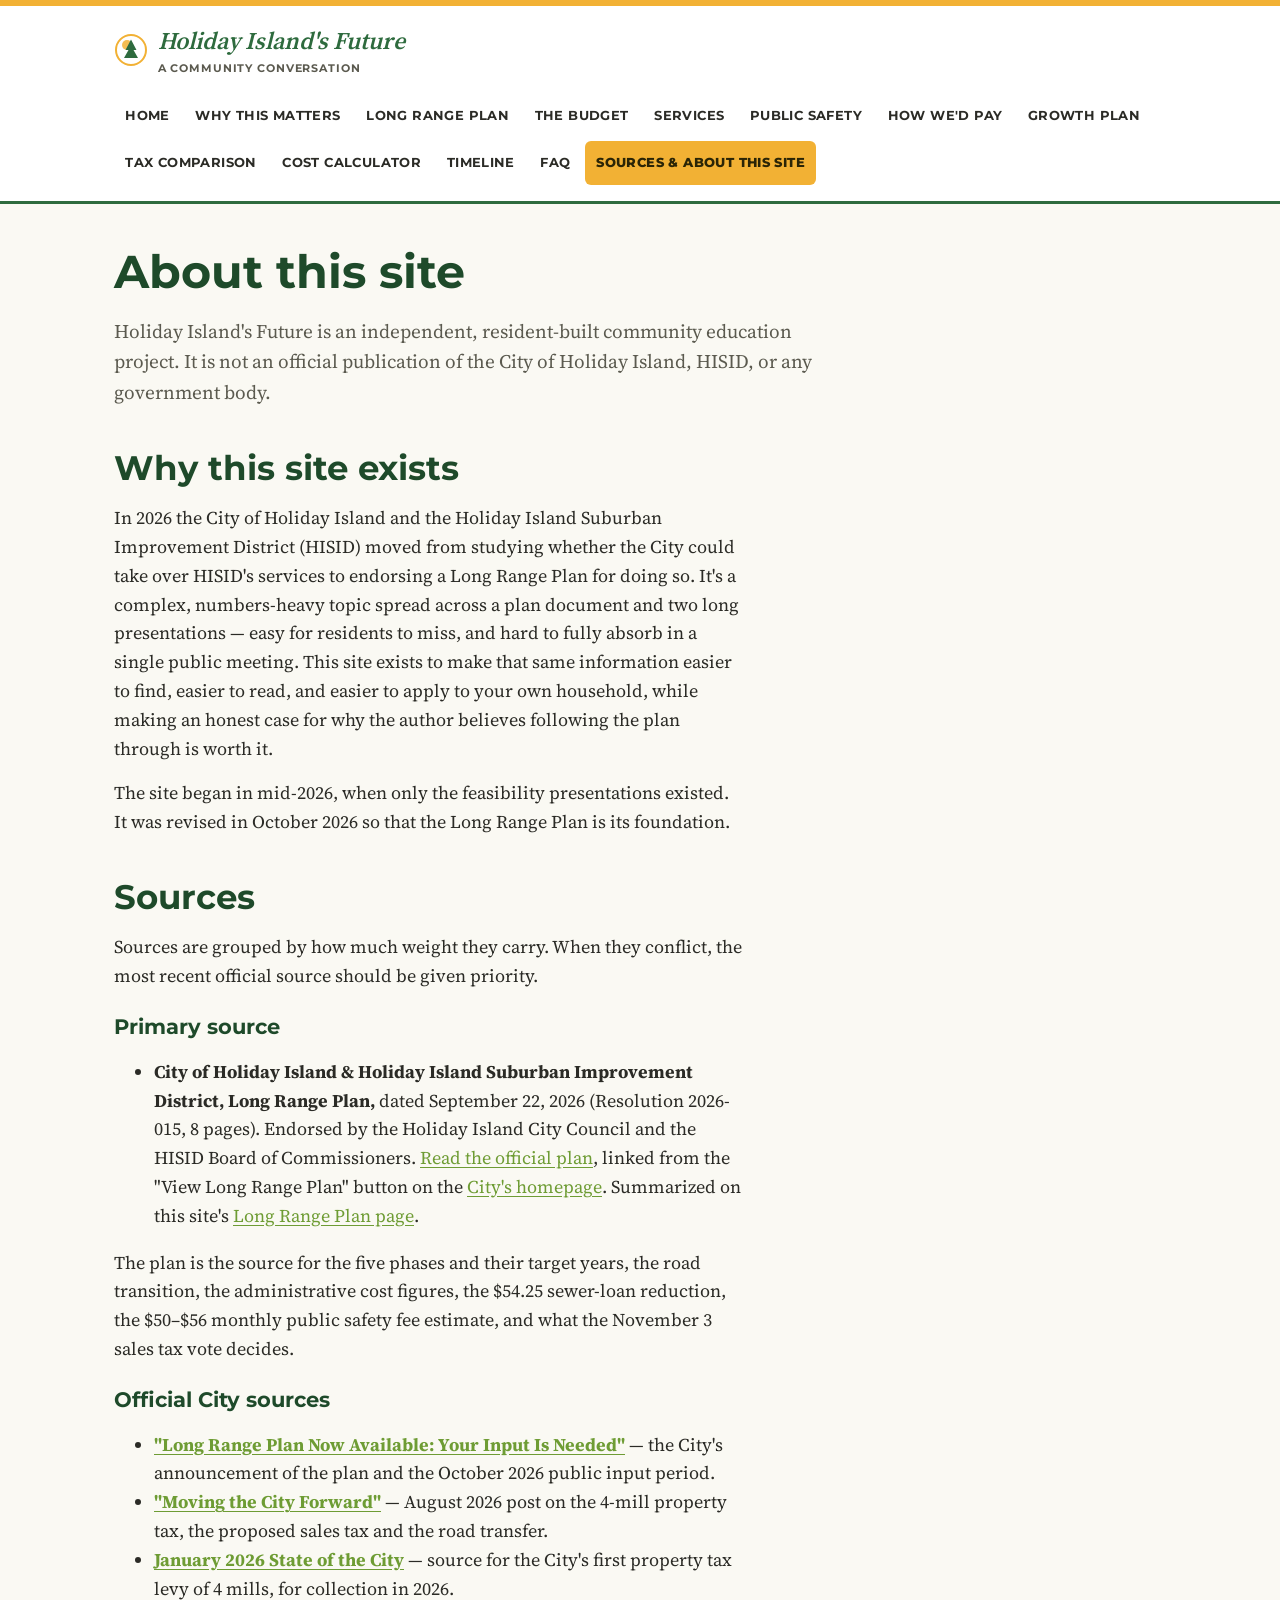
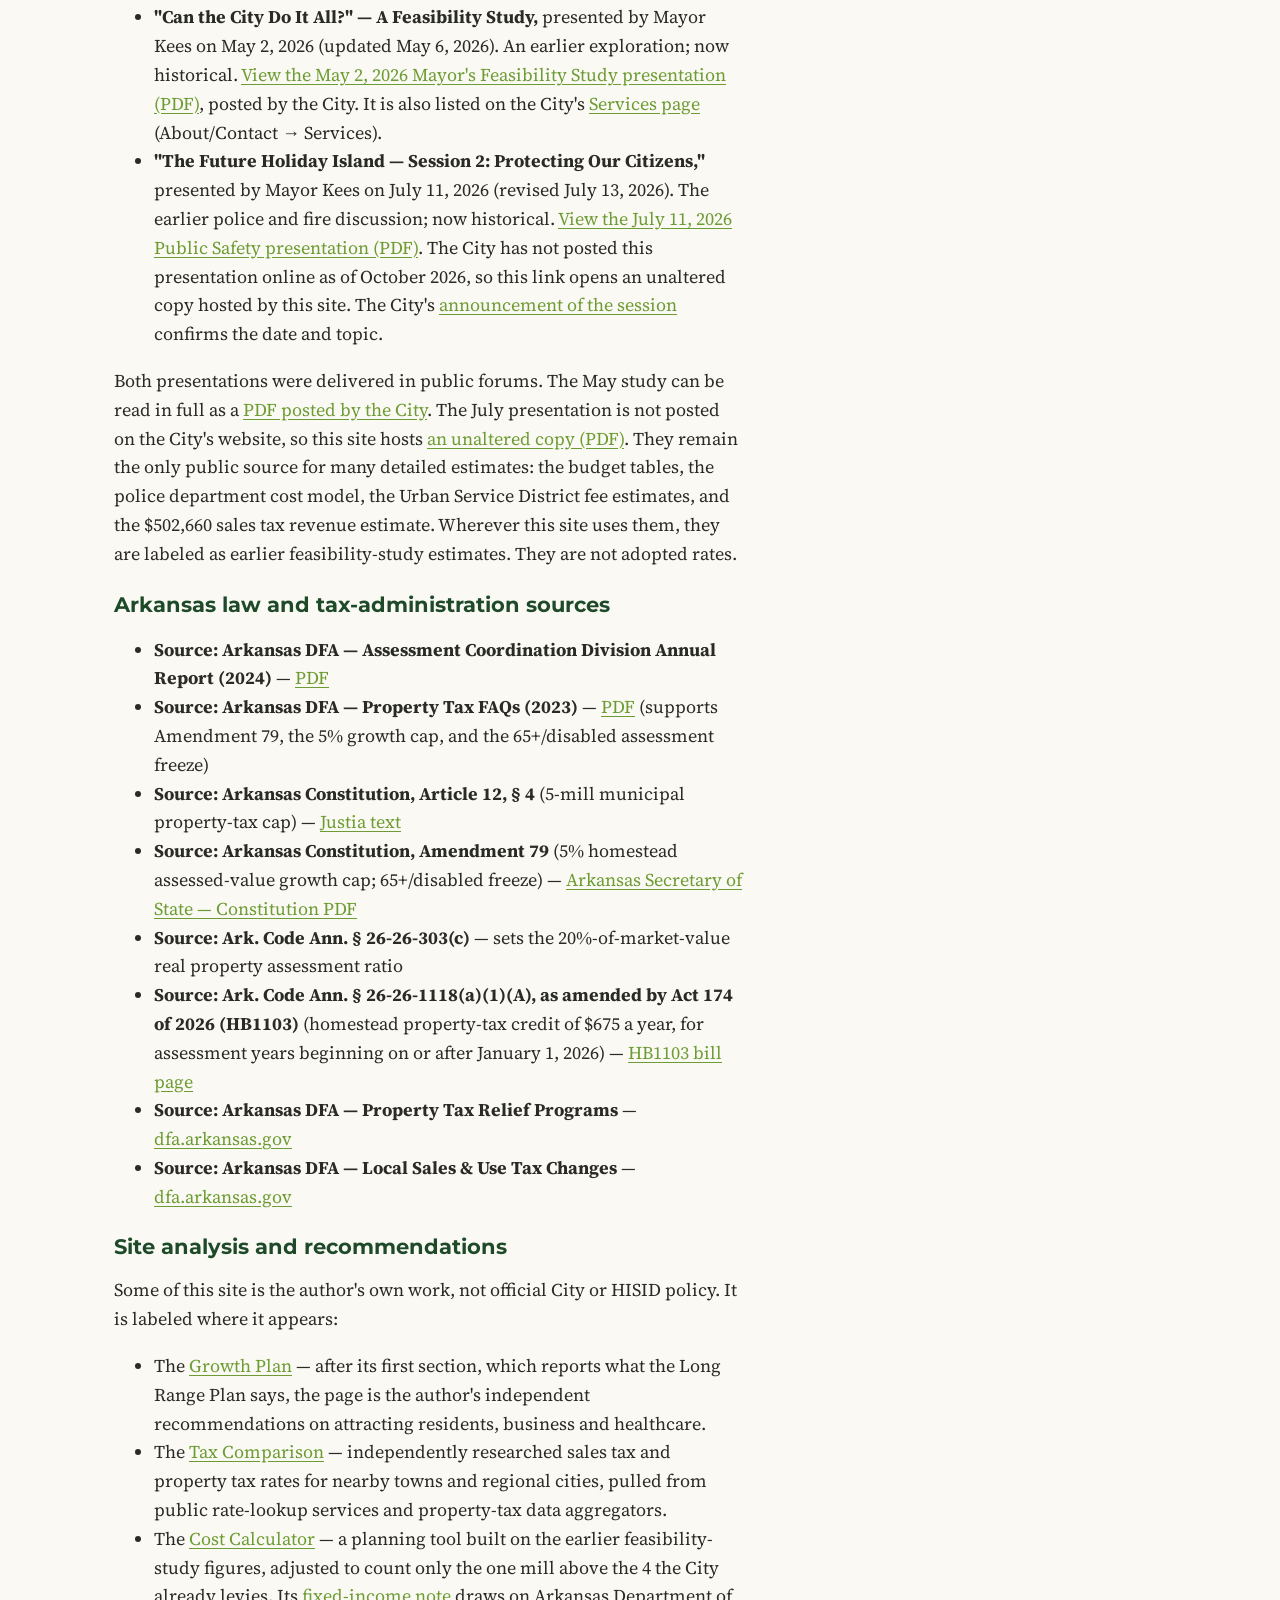
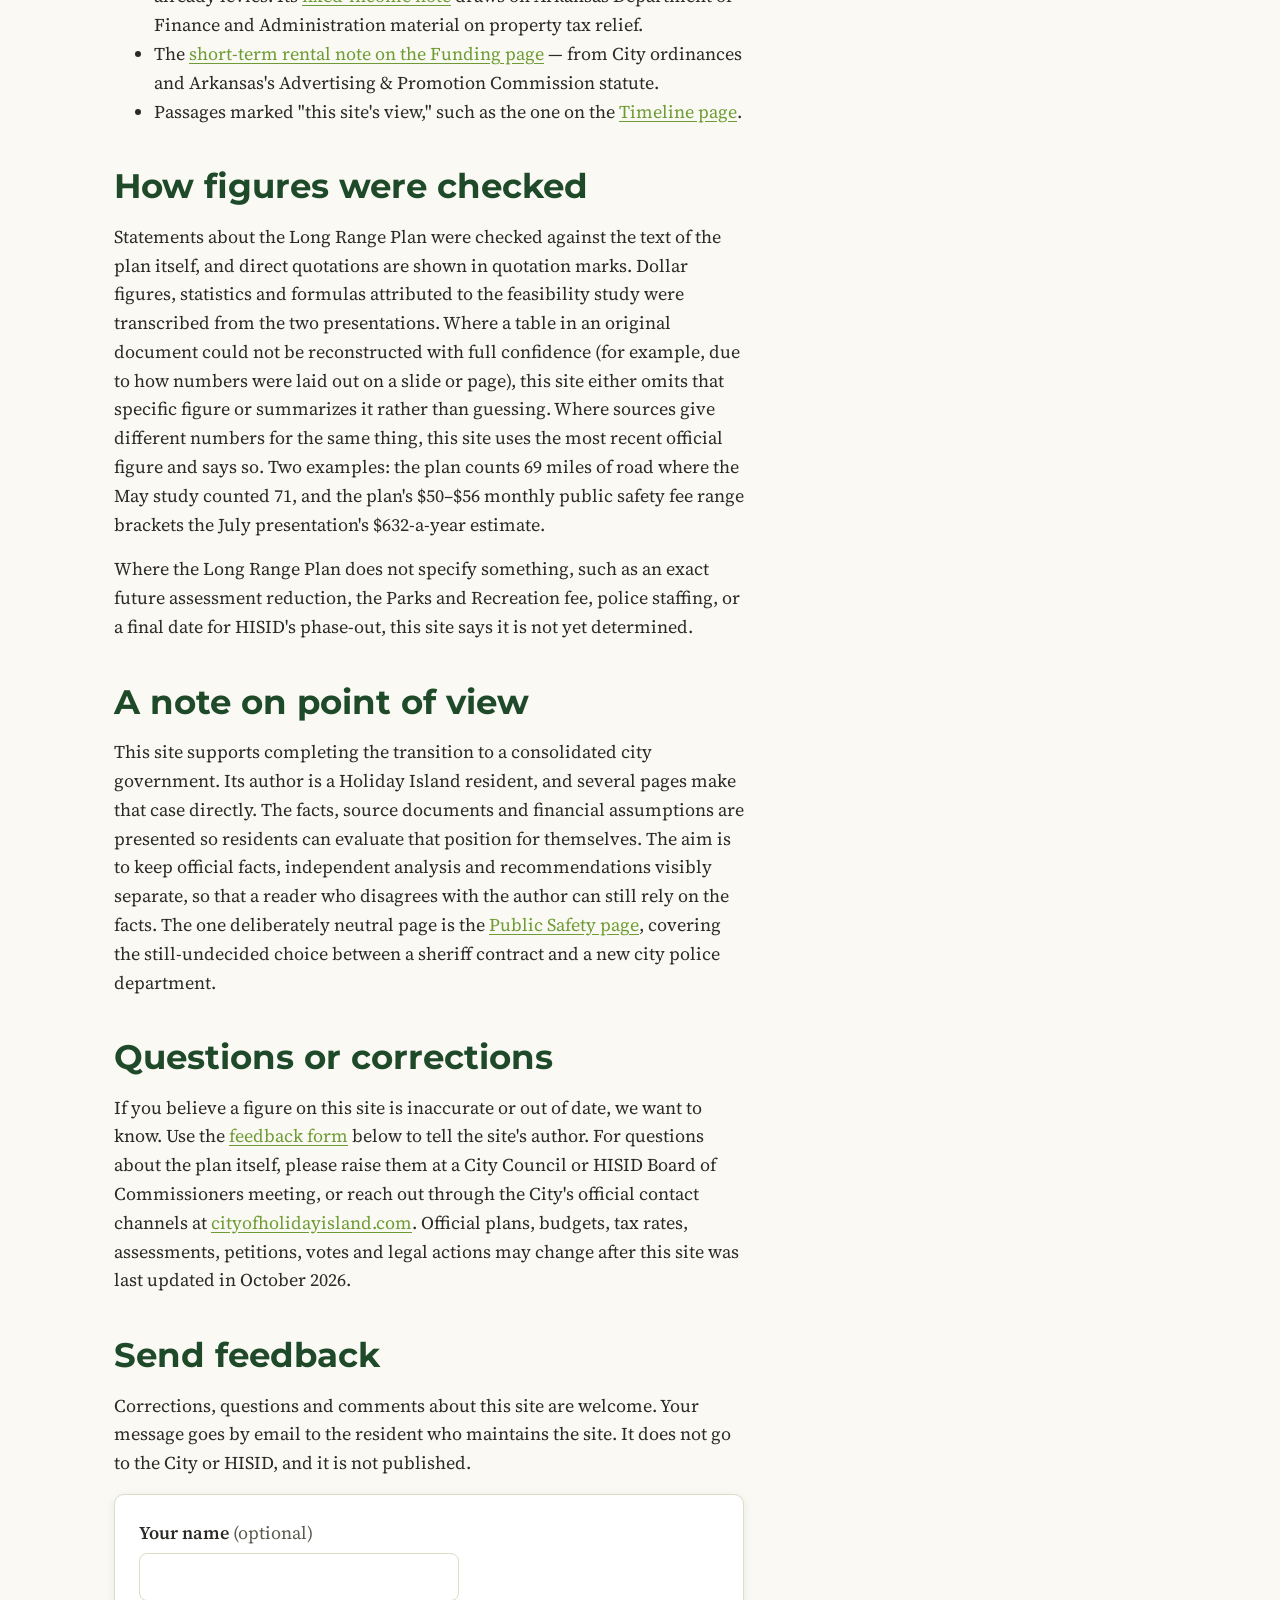
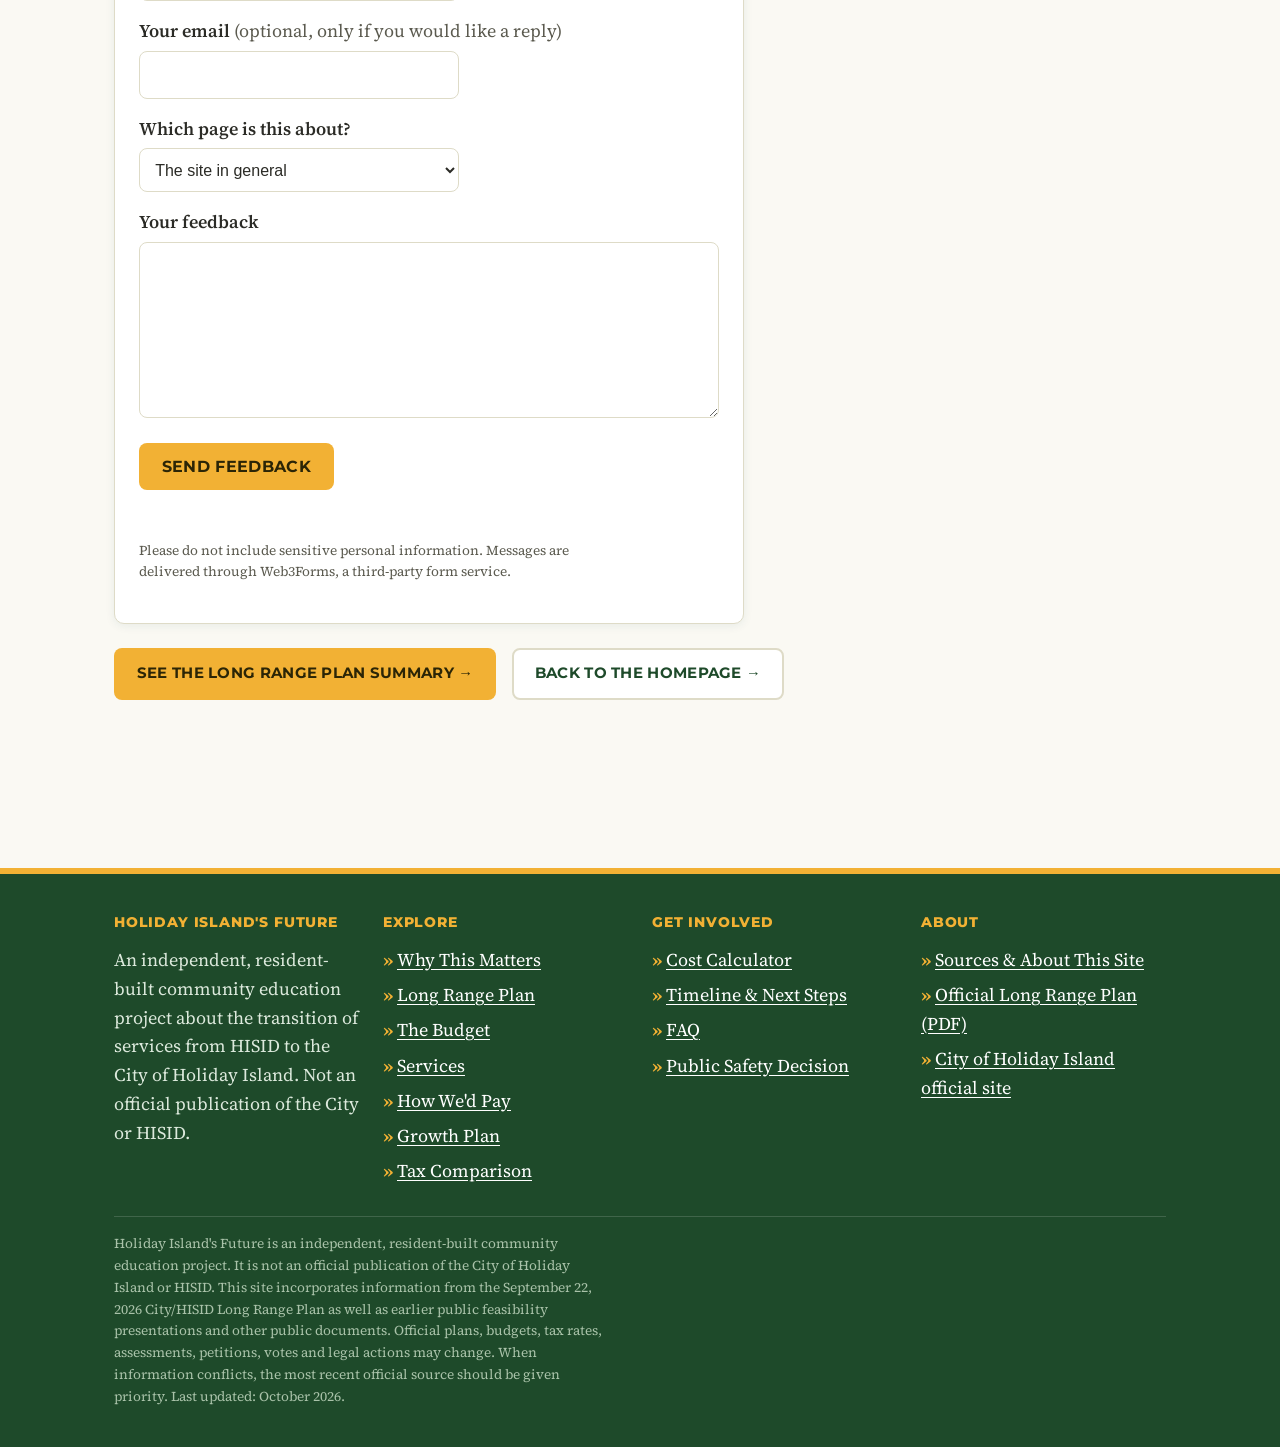
==== commit 50a182bb: "Link directly to the May and July source presentations The May 2 feasibility study now links to the " ====
--- a/about-this-site.html
+++ b/about-this-site.html
@@ -62,10 +62,10 @@
         <li><a href="https://www.cityofholidayisland.com/post/long-range-plan-now-available-your-input-is-needed" target="_blank" rel="noopener"><strong>"Long Range Plan Now Available: Your Input Is Needed"</strong></a> — the City's announcement of the plan and the October 2026 public input period.</li>
         <li><a href="https://www.cityofholidayisland.com/post/moving-the-city-forward" target="_blank" rel="noopener"><strong>"Moving the City Forward"</strong></a> — August 2026 post on the 4-mill property tax, the proposed sales tax and the road transfer.</li>
         <li><a href="https://www.cityofholidayisland.com/post/january-16-2026-state-of-the-city-planning-for-holiday-island-s-future" target="_blank" rel="noopener"><strong>January 2026 State of the City</strong></a> — source for the City's first property tax levy of 4 mills, for collection in 2026.</li>
-        <li><a href="https://www.cityofholidayisland.com/services-1" target="_blank" rel="noopener"><strong>"Can the City Do It All?" — A Feasibility Study,</strong></a> presented by Mayor Kees on May 2, 2026 (updated May 6, 2026). An earlier exploration; now historical. Posted on the City website under About/Contact → Services.</li>
-        <li><strong>"The Future Holiday Island — Session 2: Protecting Our Citizens,"</strong> presented by Mayor Kees on July 11, 2026 (revised July 13, 2026). The earlier police and fire discussion; now historical.</li>
+        <li><strong>"Can the City Do It All?" — A Feasibility Study,</strong> presented by Mayor Kees on May 2, 2026 (updated May 6, 2026). An earlier exploration; now historical. <a href="https://drive.google.com/file/d/1cW_t89j97DmD1tYG5C-fjrrJwmnLW6jU/view" target="_blank" rel="noopener">View the May 2, 2026 Mayor's Feasibility Study presentation (PDF)</a>, posted by the City. It is also listed on the City's <a href="https://www.cityofholidayisland.com/services-1" target="_blank" rel="noopener">Services page</a> (About/Contact → Services).</li>
+        <li><strong>"The Future Holiday Island — Session 2: Protecting Our Citizens,"</strong> presented by Mayor Kees on July 11, 2026 (revised July 13, 2026). The earlier police and fire discussion; now historical. <a href="docs/sources/public-safety-presentation-2026-07-11.pdf" target="_blank" rel="noopener">View the July 11, 2026 Public Safety presentation (PDF)</a>. The City has not posted this presentation online as of October 2026, so this link opens an unaltered copy hosted by this site. The City's <a href="https://www.cityofholidayisland.com/post/session-two-important-community-meeting" target="_blank" rel="noopener">announcement of the session</a> confirms the date and topic.</li>
       </ul>
-      <p>Both presentations were delivered in public forums. The May study is posted on the City's <a href="https://www.cityofholidayisland.com/services-1" target="_blank" rel="noopener">Services page</a> (About/Contact → Services). They remain the only public source for many detailed estimates: the budget tables, the police department cost model, the Urban Service District fee estimates, and the $502,660 sales tax revenue estimate. Wherever this site uses them, they are labeled as earlier feasibility-study estimates. They are not adopted rates.</p>
+      <p>Both presentations were delivered in public forums. The May study can be read in full as a <a href="https://drive.google.com/file/d/1cW_t89j97DmD1tYG5C-fjrrJwmnLW6jU/view" target="_blank" rel="noopener">PDF posted by the City</a>. The July presentation is not posted on the City's website, so this site hosts <a href="docs/sources/public-safety-presentation-2026-07-11.pdf" target="_blank" rel="noopener">an unaltered copy (PDF)</a>. They remain the only public source for many detailed estimates: the budget tables, the police department cost model, the Urban Service District fee estimates, and the $502,660 sales tax revenue estimate. Wherever this site uses them, they are labeled as earlier feasibility-study estimates. They are not adopted rates.</p>
 
       <h3>Arkansas law and tax-administration sources</h3>
       <ul>
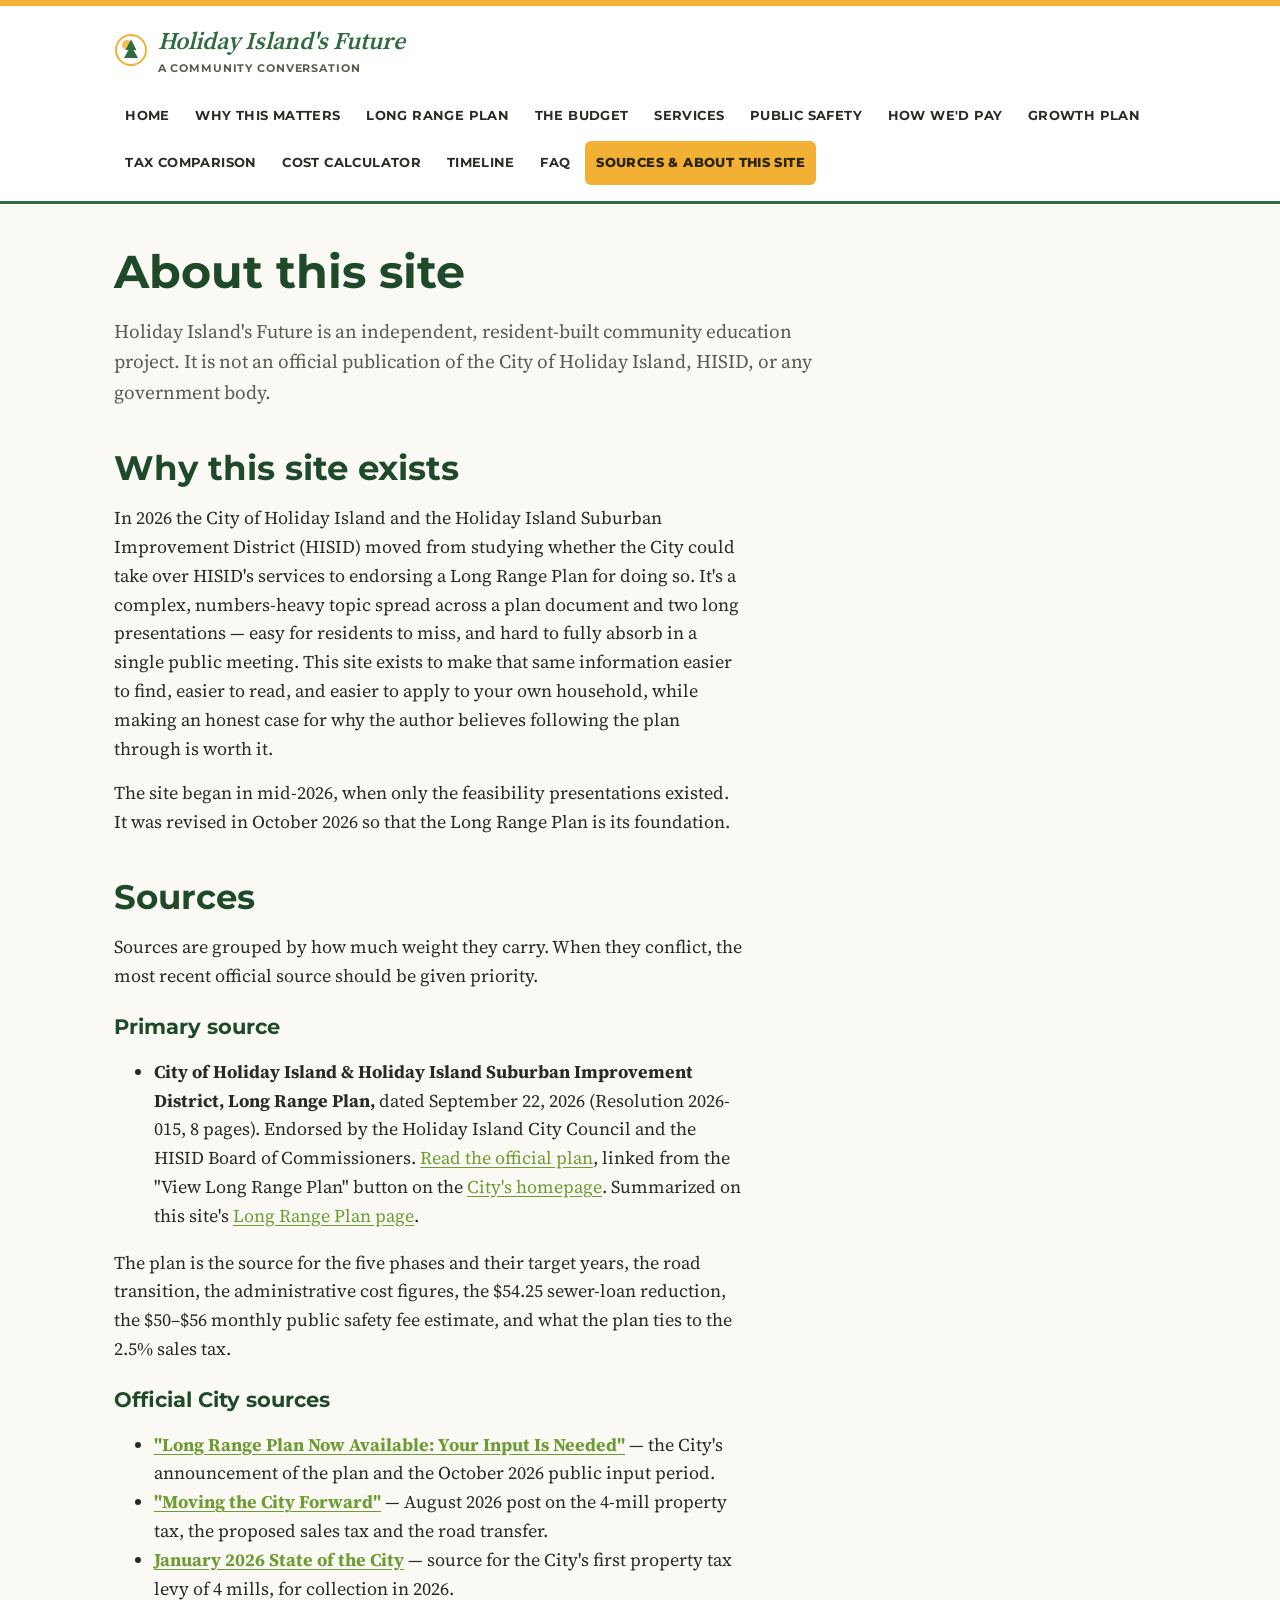
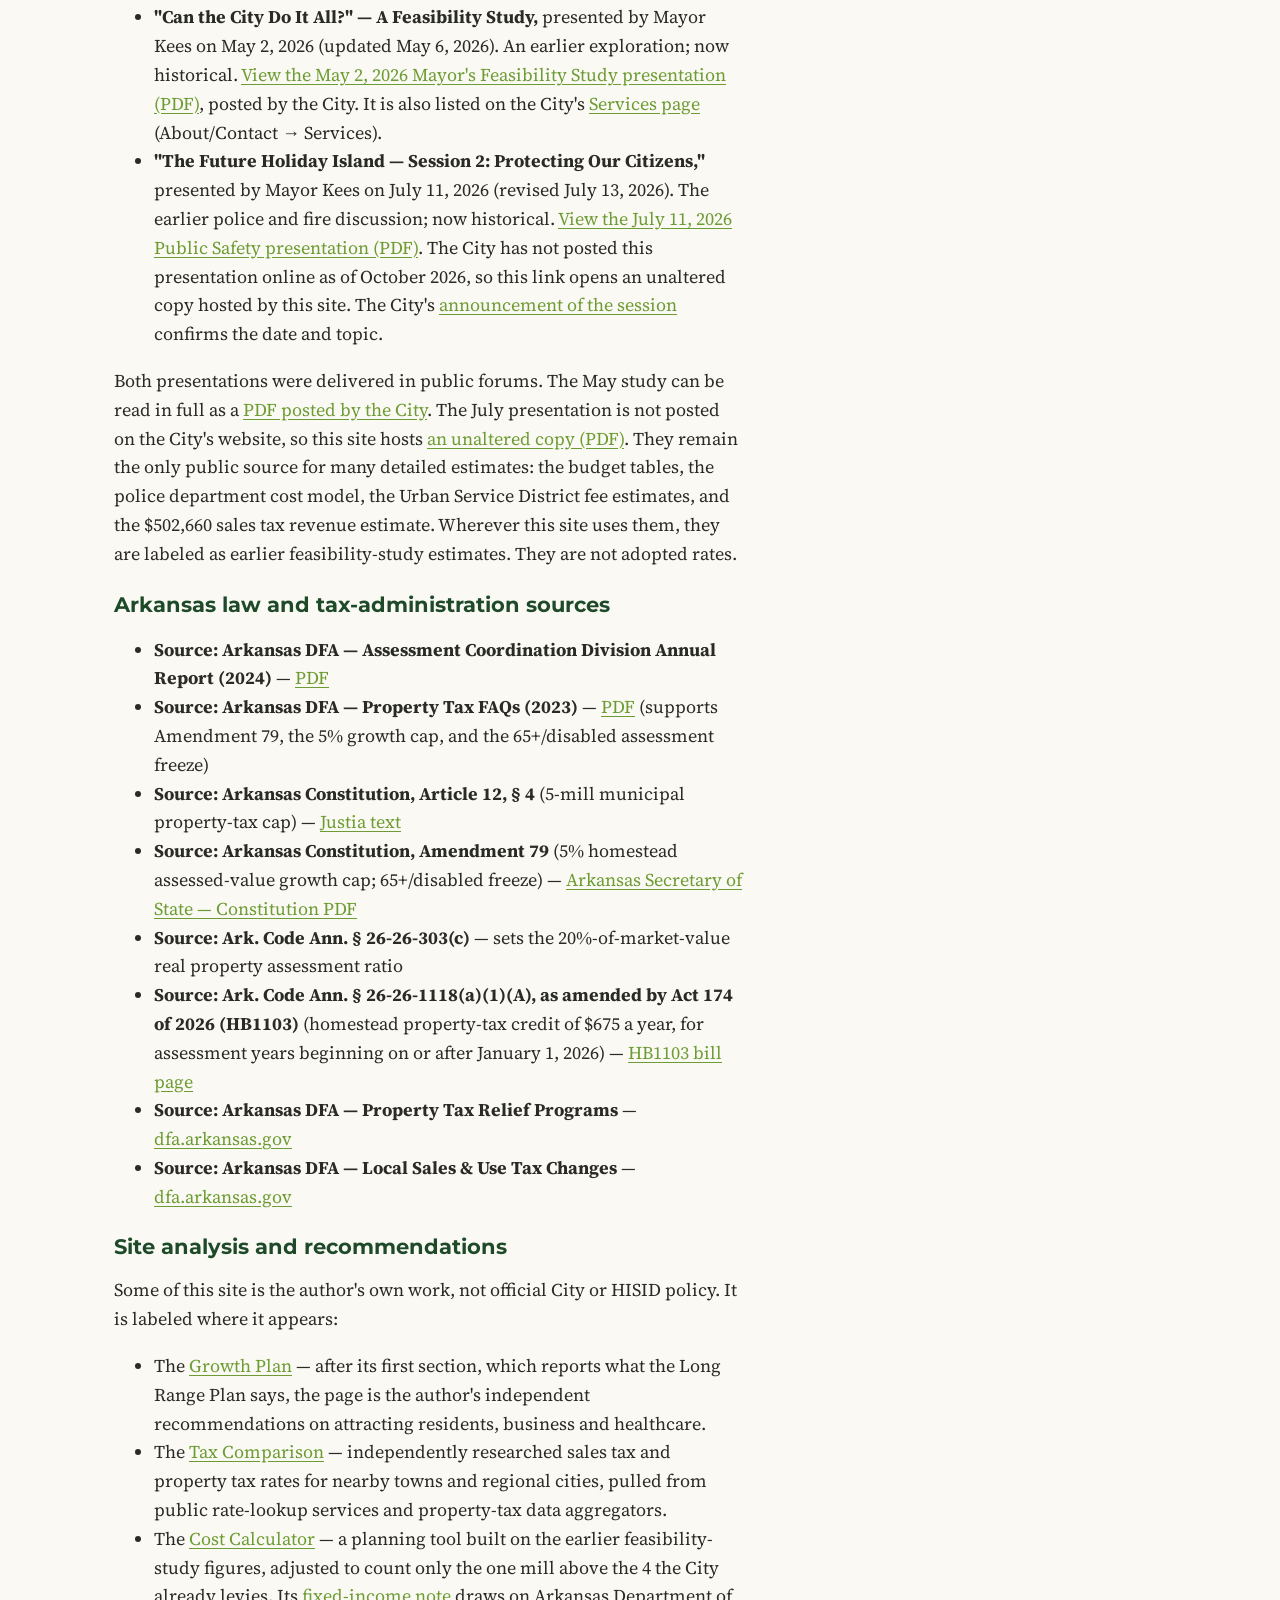
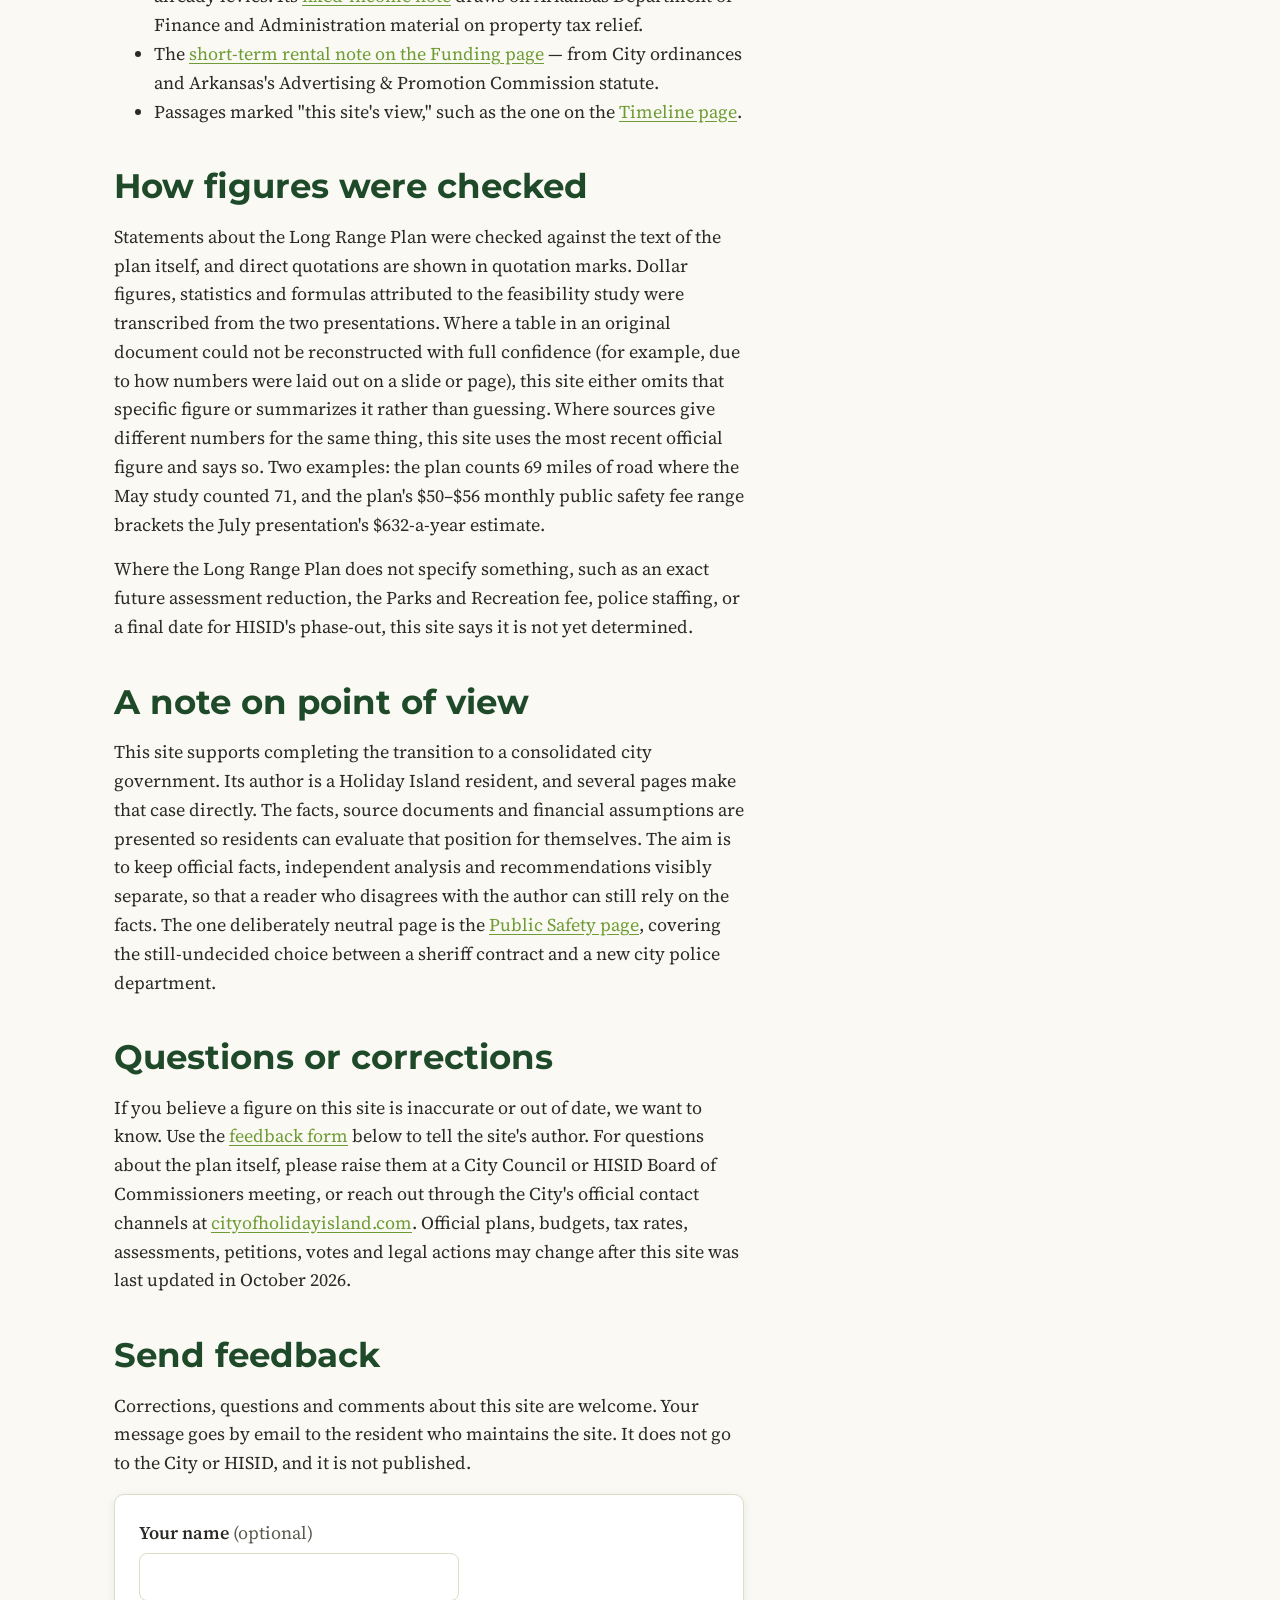
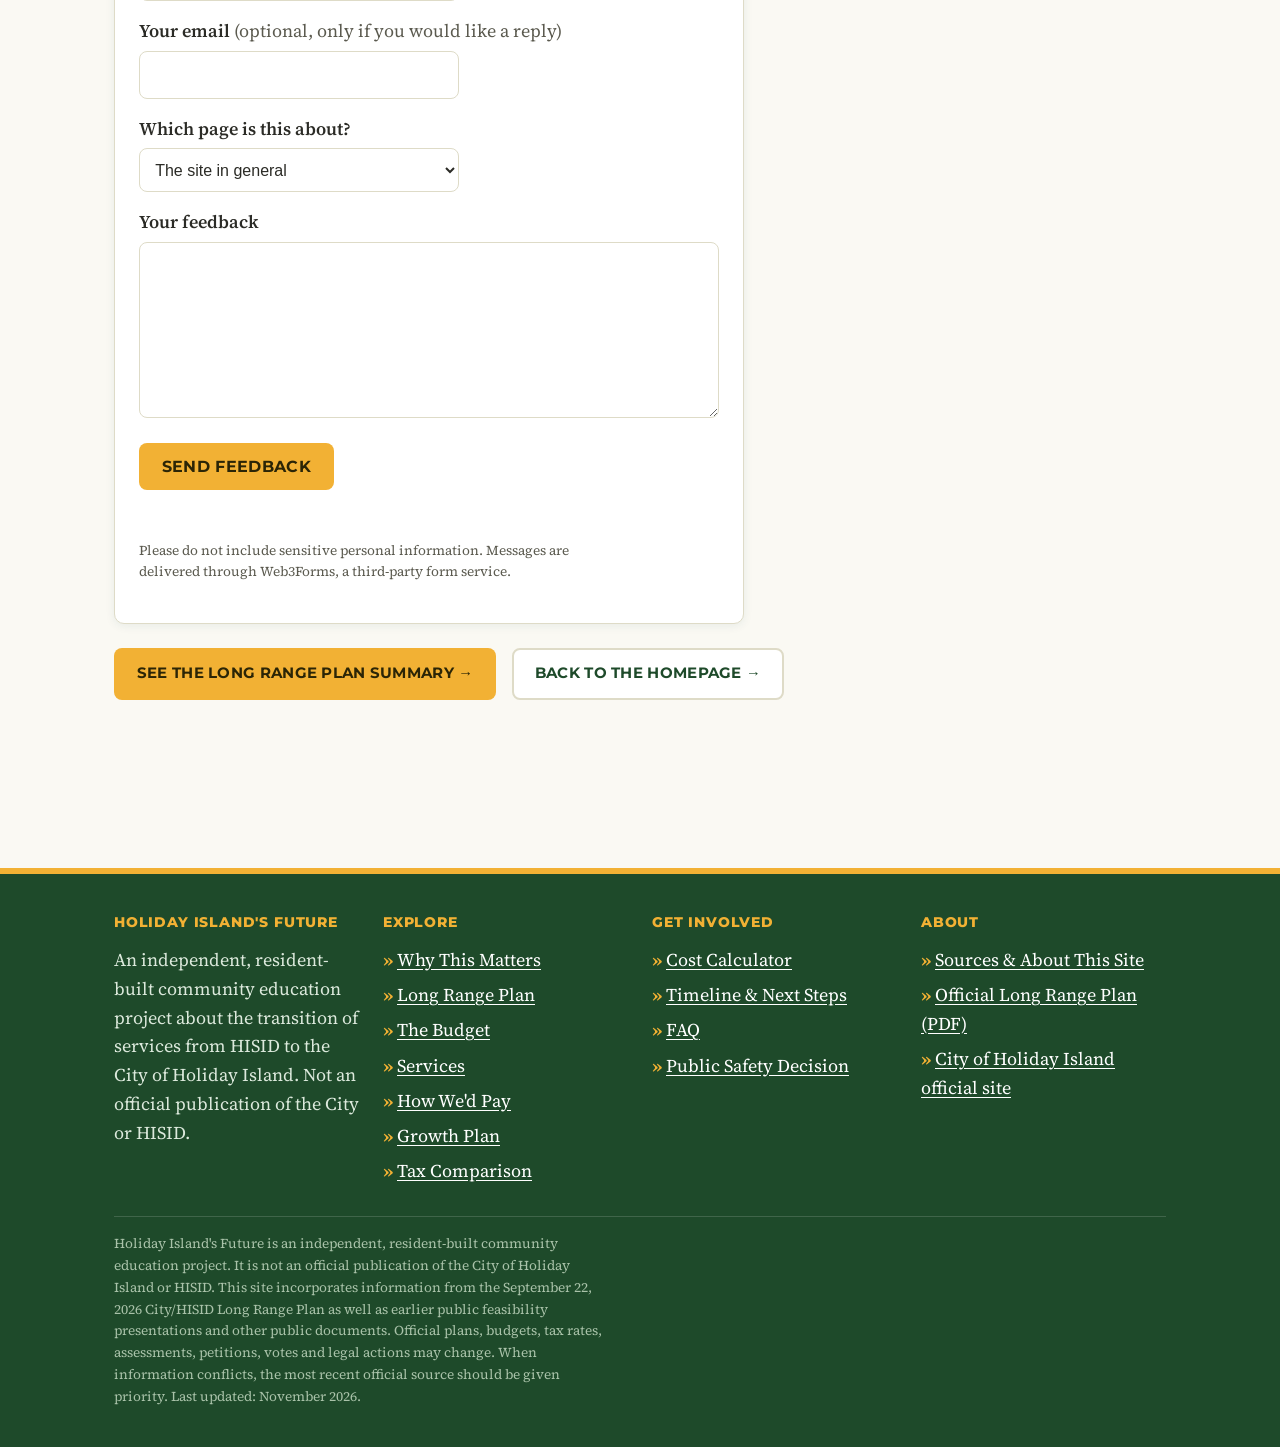
==== commit 2caa1153: "Remove the November 3 sales-tax vote and dependencies on the tax The 2.5% City sales tax did not pas" ====
--- a/about-this-site.html
+++ b/about-this-site.html
@@ -36,6 +36,7 @@
     </nav>
   </div>
 </header>
+<script src="assets/js/mobile.js"></script>
 <noscript><div class="noscript-note">JavaScript is off in your browser. Every page here still works — only the interactive Cost Calculator needs JavaScript to compute your results.</div></noscript>
 
 <main id="main">
@@ -55,7 +56,7 @@
       <ul>
         <li><strong>City of Holiday Island &amp; Holiday Island Suburban Improvement District, Long Range Plan,</strong> dated September 22, 2026 (Resolution 2026-015, 8 pages). Endorsed by the Holiday Island City Council and the HISID Board of Commissioners. <a href="https://drive.google.com/file/d/1ul3-1l40UpRCqN19zxTP7dAHxp4odrPl/view" target="_blank" rel="noopener">Read the official plan</a>, linked from the "View Long Range Plan" button on the <a href="https://www.cityofholidayisland.com" target="_blank" rel="noopener">City's homepage</a>. Summarized on this site's <a href="long-range-plan.html">Long Range Plan page</a>.</li>
       </ul>
-      <p>The plan is the source for the five phases and their target years, the road transition, the administrative cost figures, the $54.25 sewer-loan reduction, the $50–$56 monthly public safety fee estimate, and what the November 3 sales tax vote decides.</p>
+      <p>The plan is the source for the five phases and their target years, the road transition, the administrative cost figures, the $54.25 sewer-loan reduction, the $50–$56 monthly public safety fee estimate, and what the plan ties to the 2.5% sales tax.</p>
 
       <h3>Official City sources</h3>
       <ul>
@@ -86,7 +87,7 @@
         <li>The <a href="tax-comparison.html">Tax Comparison</a> — independently researched sales tax and property tax rates for nearby towns and regional cities, pulled from public rate-lookup services and property-tax data aggregators.</li>
         <li>The <a href="calculator.html">Cost Calculator</a> — a planning tool built on the earlier feasibility-study figures, adjusted to count only the one mill above the 4 the City already levies. Its <a href="calculator.html#fixed-income">fixed-income note</a> draws on Arkansas Department of Finance and Administration material on property tax relief.</li>
         <li>The <a href="funding.html">short-term rental note on the Funding page</a> — from City ordinances and Arkansas's Advertising &amp; Promotion Commission statute.</li>
-        <li>Passages marked "this site's view," such as the one on the <a href="timeline.html#vote">Timeline page</a>.</li>
+        <li>Passages marked "this site's view," such as the one on the <a href="timeline.html#sales-tax">Timeline page</a>.</li>
       </ul>
 
       <h2>How figures were checked</h2>
@@ -188,7 +189,7 @@
       </div>
     </div>
     <div class="footer-bottom">
-      <p>Holiday Island's Future is an independent, resident-built community education project. It is not an official publication of the City of Holiday Island or HISID. This site incorporates information from the September 22, 2026 City/HISID Long Range Plan as well as earlier public feasibility presentations and other public documents. Official plans, budgets, tax rates, assessments, petitions, votes and legal actions may change. When information conflicts, the most recent official source should be given priority. Last updated: October 2026.</p>
+      <p>Holiday Island's Future is an independent, resident-built community education project. It is not an official publication of the City of Holiday Island or HISID. This site incorporates information from the September 22, 2026 City/HISID Long Range Plan as well as earlier public feasibility presentations and other public documents. Official plans, budgets, tax rates, assessments, petitions, votes and legal actions may change. When information conflicts, the most recent official source should be given priority. Last updated: November 2026.</p>
     </div>
   </div>
 </footer>
--- a/assets/css/components.css
+++ b/assets/css/components.css
@@ -856,3 +856,148 @@
 .calc-total.is-positive { color: var(--color-warn); }
 .calc-total.is-negative { color: var(--color-good); }
 
+
+/* ==========================================================
+   Phones and tablets
+   Everything below is scoped to small screens. Nothing here
+   applies at 901px and wider, so the desktop layout is untouched.
+   ========================================================== */
+
+/* ---------- Menu button (added by assets/js/mobile.js) ---------- */
+.nav-toggle { display: none; }
+
+@media (max-width: 900px) {
+  .js .site-header .container { row-gap: 0; }
+  .js .site-brand { flex: 1 1 0; min-width: 0; }
+
+  .js .nav-toggle {
+    display: inline-flex;
+    align-items: center;
+    gap: 0.55rem;
+    min-height: 44px;
+    padding: 0.5rem 0.85rem;
+    background: var(--color-surface);
+    color: var(--color-primary-dark);
+    border: 2px solid var(--color-primary);
+    border-radius: 8px;
+    font-family: var(--font-heading);
+    font-weight: 700;
+    font-size: 0.82rem;
+    letter-spacing: 0.03em;
+    text-transform: uppercase;
+    cursor: pointer;
+  }
+  .js .nav-toggle[aria-expanded="true"] { background: var(--color-surface-alt); }
+  .nav-toggle-icon,
+  .nav-toggle-icon::before,
+  .nav-toggle-icon::after {
+    display: block;
+    width: 18px;
+    height: 2px;
+    background: currentColor;
+    border-radius: 1px;
+  }
+  .nav-toggle-icon { position: relative; }
+  .nav-toggle-icon::before,
+  .nav-toggle-icon::after { content: ""; position: absolute; left: 0; }
+  .nav-toggle-icon::before { top: -6px; }
+  .nav-toggle-icon::after { top: 6px; }
+  .nav-toggle[aria-expanded="true"] .nav-toggle-icon { background: transparent; }
+  .nav-toggle[aria-expanded="true"] .nav-toggle-icon::before { top: 0; transform: rotate(45deg); }
+  .nav-toggle[aria-expanded="true"] .nav-toggle-icon::after { top: 0; transform: rotate(-45deg); }
+
+  /* The menu opens in the page flow, so it pushes content down instead of covering it. */
+  .js .site-nav { display: none; flex-basis: 100%; }
+  .js .site-nav.is-open { display: block; }
+  .js .site-nav ul {
+    flex-direction: column;
+    flex-wrap: nowrap;
+    margin-top: var(--space-2);
+    border-top: 1px solid var(--color-border);
+  }
+  .js .site-nav li { border-bottom: 1px solid var(--color-border); }
+  .js .site-nav a {
+    padding: 0.6rem 0.75rem;
+    font-size: 0.9rem;
+    min-height: 48px;
+    border-radius: 0;
+  }
+}
+
+/* ---------- Wide tables: "swipe sideways" hint ---------- */
+.table-wrap.is-scrollable::before {
+  content: "Swipe sideways to see the whole table \2192";
+  display: block;
+  position: sticky;
+  left: 0;
+  padding-bottom: 0.4rem;
+  font-family: var(--font-heading);
+  font-size: 0.72rem;
+  font-weight: 700;
+  letter-spacing: 0.03em;
+  text-transform: uppercase;
+  color: var(--color-text-muted);
+}
+.table-wrap.is-scrollable {
+  -webkit-mask-image: linear-gradient(to right, #000 calc(100% - 28px), transparent);
+  mask-image: linear-gradient(to right, #000 calc(100% - 28px), transparent);
+}
+.table-wrap.is-scrollable.is-scrolled-end { -webkit-mask-image: none; mask-image: none; }
+
+@media (max-width: 767px) {
+  /* ---------- Page gutters and type ---------- */
+  .container { padding: 0 var(--space-2); }
+  h1, h2, h3, h4 { overflow-wrap: break-word; }
+  .lede, .hero .lede { font-size: 1.1rem; }
+  .hero { padding-top: var(--space-4); }
+
+  /* ---------- Tables ---------- */
+  /* Tables of up to three columns fit a phone, so they no longer need the
+     480px floor that forced them to scroll. Wider tables keep it and scroll. */
+  table:not(:has(tr > :nth-child(4))) { min-width: 0; }
+  table:not(:has(tr > :nth-child(4))) :is(th, td):not(.num) { -webkit-hyphens: auto; hyphens: auto; }
+  th, td { padding: 0.6rem 0.6rem; }
+  table { font-size: 0.95rem; }
+
+  /* ---------- Boxes: give the text more room ---------- */
+  .card, .callout, .callout--neutral, .bar-chart { padding: var(--space-2); }
+  .disclaimer, .help-details { padding-left: var(--space-2); padding-right: var(--space-2); }
+  .help-details { padding-top: 0; padding-bottom: 0; }
+  .scenic-band, .vote-band { padding: var(--space-3) var(--space-2); }
+  .phase-list .phase-card, .assess-flow > li, .compare-tile { padding-left: var(--space-2); padding-right: var(--space-2); }
+  .phase-list > li, .timeline-year { padding-left: var(--space-2); }
+  .help-details summary::before { flex-shrink: 0; margin-right: 0.4rem; }
+  .badge { white-space: normal; border-radius: 12px; }
+
+  /* ---------- Calculator and forms ---------- */
+  .calc { padding: var(--space-2); }
+  .calc input[type="number"],
+  .calc select,
+  .feedback-form input[type="text"],
+  .feedback-form input[type="email"] { max-width: none; }
+  .radio-row { flex-direction: column; gap: var(--space-1); }
+  .calc .radio-option { display: flex; margin-bottom: 0; }
+  .radio-option input { flex-shrink: 0; }
+  .calc-total { font-size: 1.7rem; overflow-wrap: break-word; }
+
+  /* ---------- Footer ---------- */
+  .site-footer .footer-grid { grid-template-columns: 1fr 1fr; gap: var(--space-2) var(--space-3); }
+  .site-footer .footer-grid > div:first-child { grid-column: 1 / -1; }
+  .site-footer li { display: flex; gap: 0.35rem; margin-bottom: 0; padding: 0.4rem 0; }
+}
+
+@media (max-width: 480px) {
+  .site-brand { font-size: 1.1rem; }
+  .js .site-header .container { column-gap: var(--space-1); }
+  .site-brand .tag { font-size: 0.62rem; }
+  .hero-actions .btn { width: 100%; justify-content: center; text-align: center; }
+  .stat-grid { grid-template-columns: 1fr 1fr; gap: var(--space-1); }
+  .stat-tile { padding: var(--space-2) var(--space-1); }
+  .stat-tile .value { font-size: 1.5rem; }
+}
+
+@media (max-width: 480px) {
+  /* Three-column tables: slightly tighter so they fit a phone without scrolling. */
+  table:has(tr > :nth-child(3)):not(:has(tr > :nth-child(4))) { font-size: 0.9rem; }
+  table:has(tr > :nth-child(3)):not(:has(tr > :nth-child(4))) :is(th, td) { padding: 0.55rem 0.4rem; }
+}
